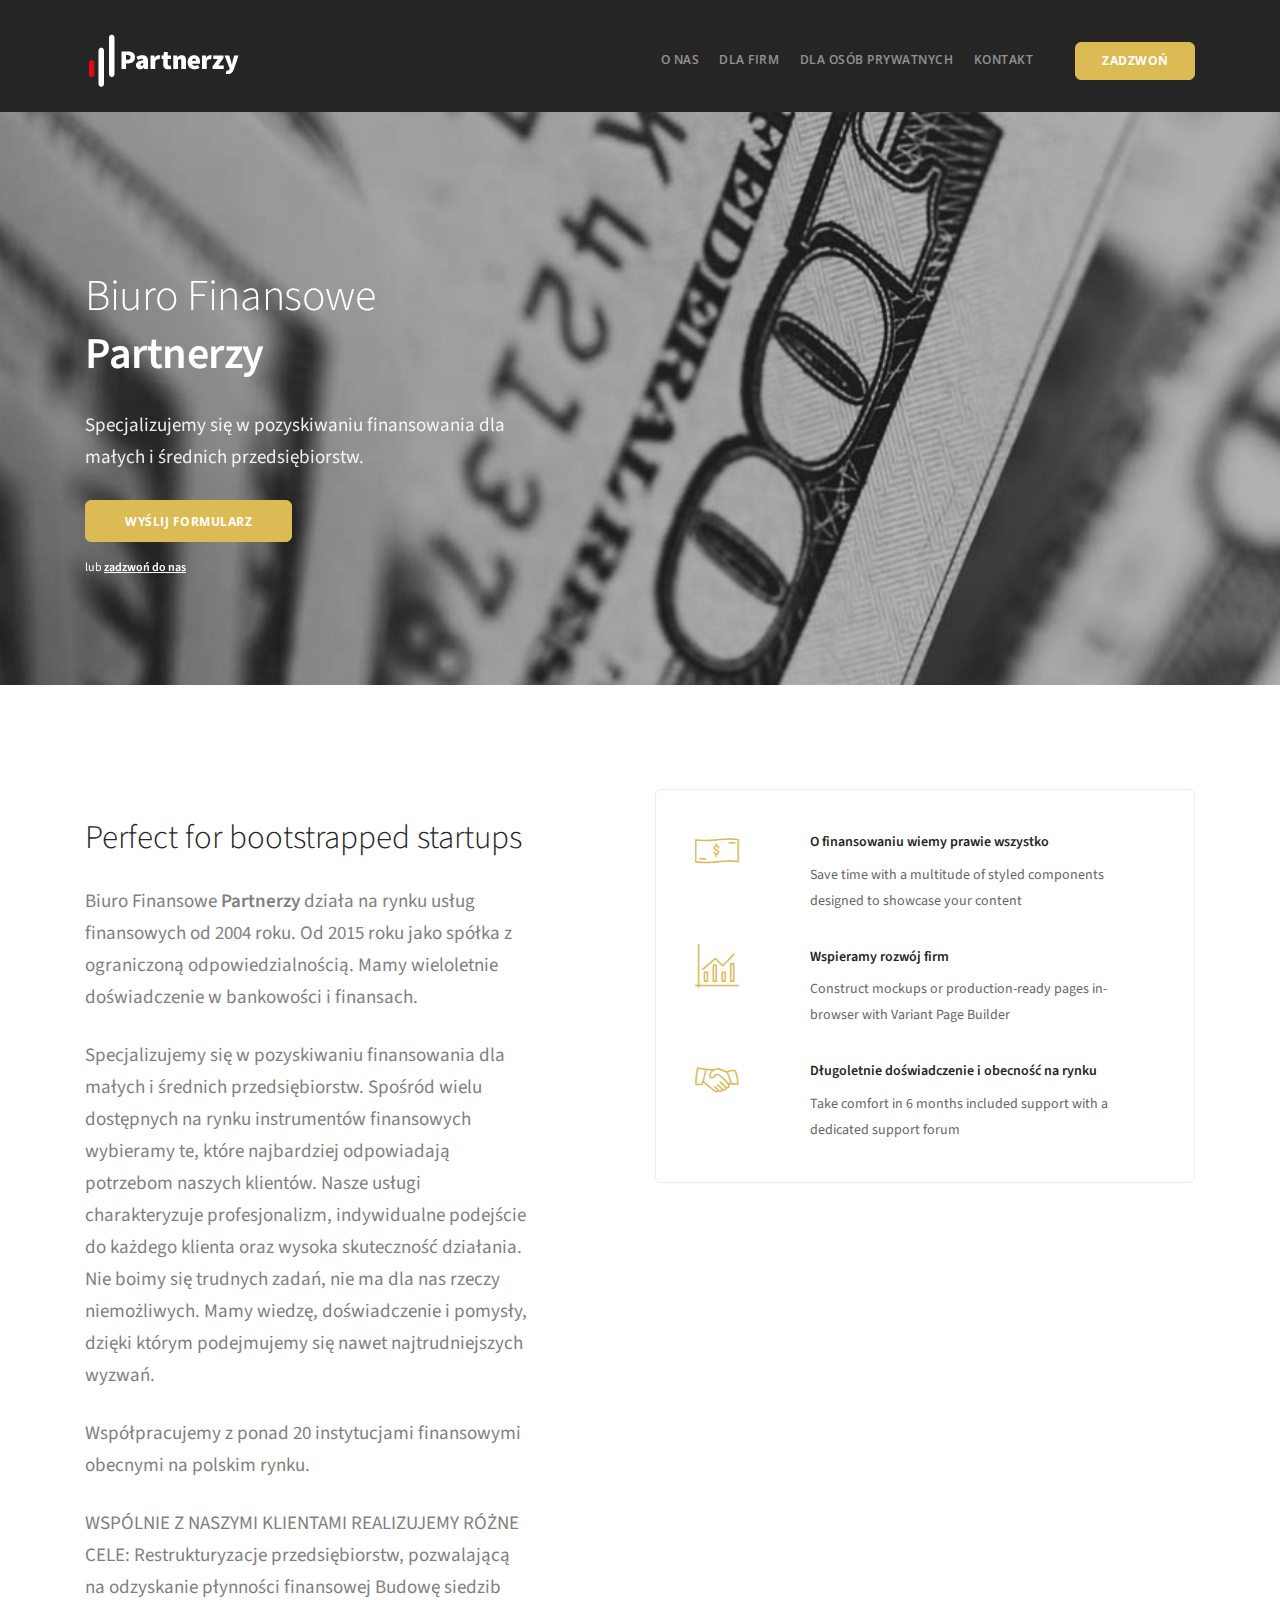
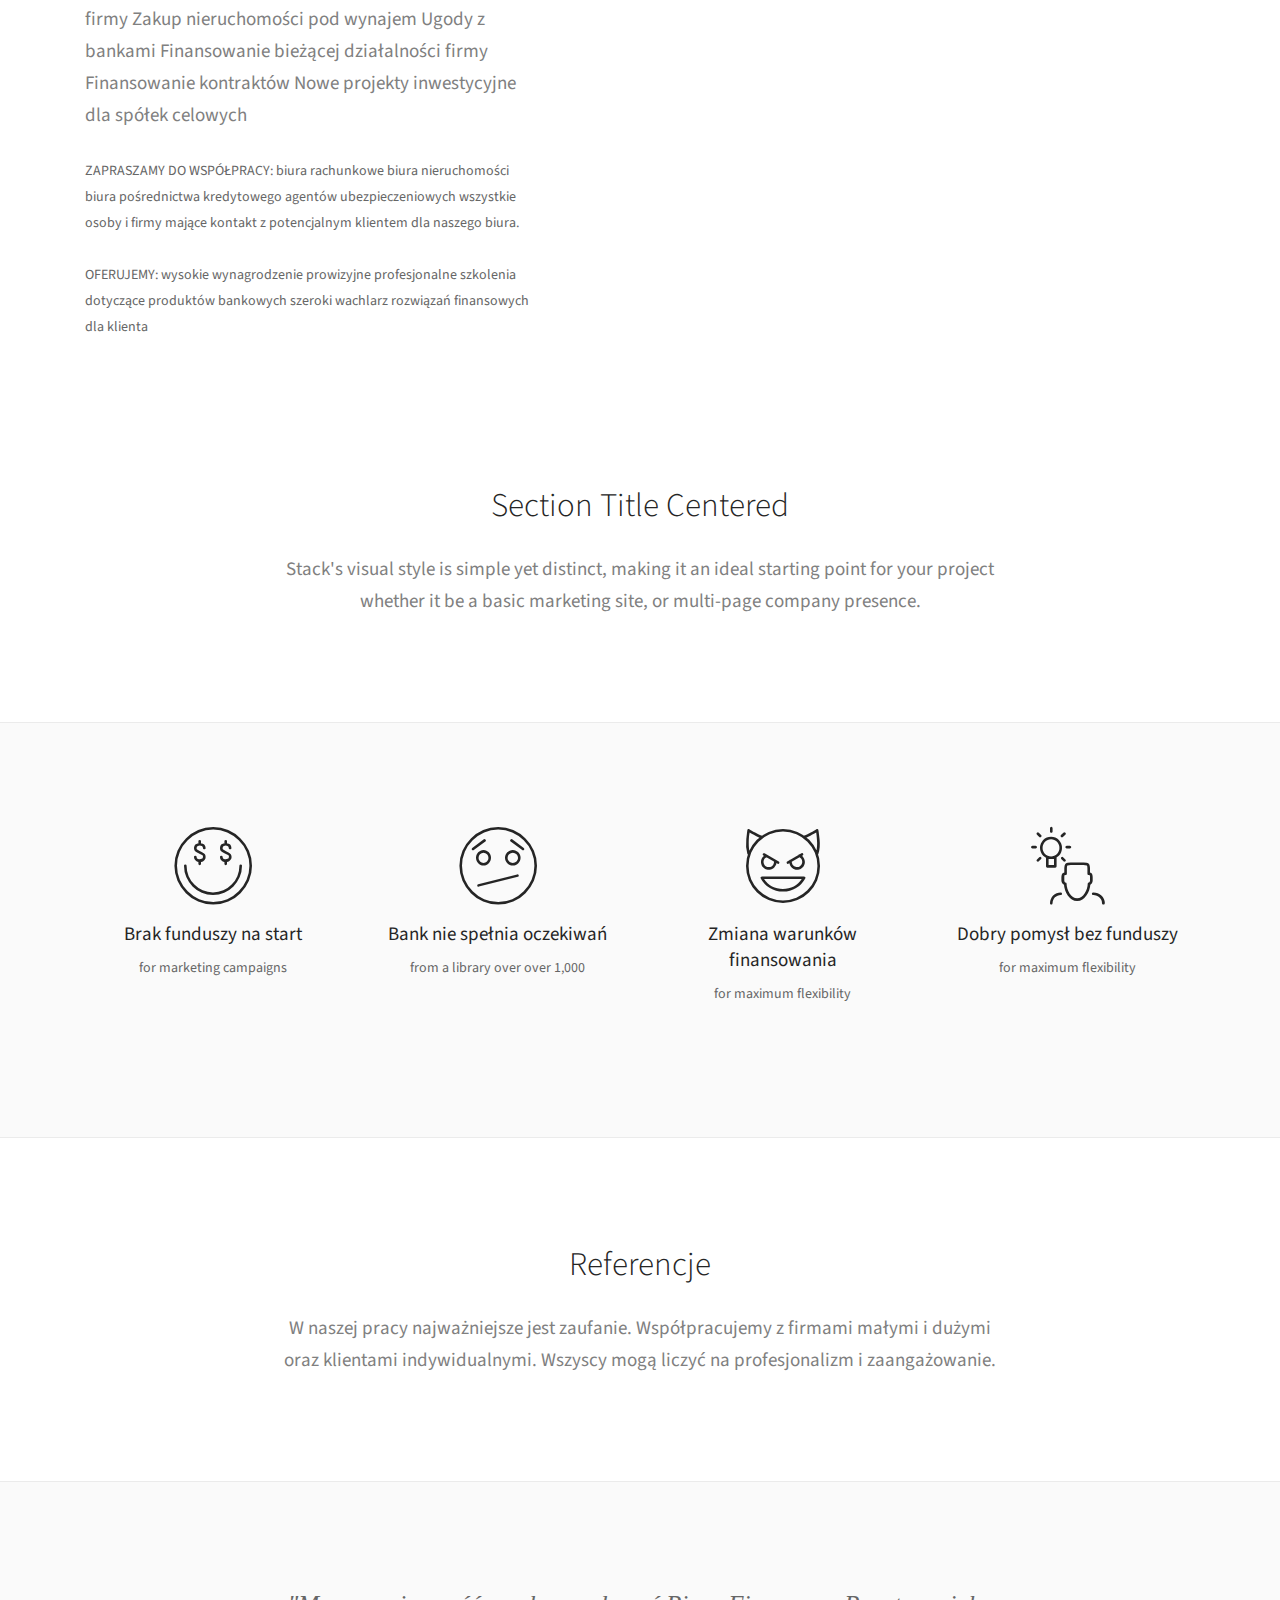
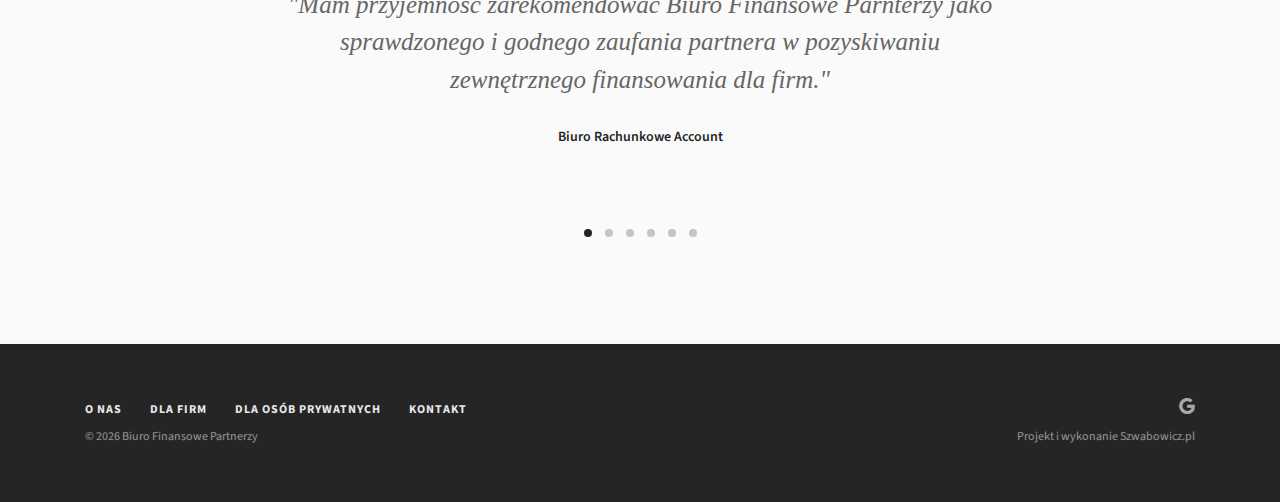
==== index.html @ 6d11ef96 "Update index.html" ====
<!doctype html>
<html lang="pl">

<head>
    <meta charset="utf-8">
    <title>Title</title>
    <meta name="description" content="Desc" />
    <meta name="keywords" content="finansowanie">
    <meta name="viewport" content="width=device-width, initial-scale=1.0">
    <link href="css/stack-interface.css" rel="stylesheet" type="text/css" media="all">
    <link href="css/socicon.css" rel="stylesheet" type="text/css" media="all" />
    <link href="css/iconsmind.css" rel="stylesheet" type="text/css" media="all" />
    <link href="css/bootstrap.css" rel="stylesheet" type="text/css" media="all" />
    <link href="css/lightbox.min.css" rel="stylesheet" type="text/css" media="all" />
    <link href="css/flickity.css" rel="stylesheet" type="text/css" media="all" />
    <link href="css/theme-yeller.css" rel="stylesheet" type="text/css" media="all" />
    <link href="css/custom.css" rel="stylesheet" type="text/css" media="all" />
    <link href="https://fonts.googleapis.com/css?family=Open+Sans:200,300,400,400i,500,600,700" rel="stylesheet">
    <link href="https://fonts.googleapis.com/css?family=Source+Sans+Pro:200,300,400,400i,600,700" rel="stylesheet" type="text/css">
    <link href="css/font-sourcesanspro.css" rel="stylesheet" type="text/css">
</head>

<body data-smooth-scroll-offset="77">
    <div class="nav-container">
        <div class="via-1542814964236" via="via-1542814964236" vio="biuropartnerzy">
            <div class="bar bar--sm visible-xs">
                <div class="container">
                    <div class="row">
                        <div class="col-3 col-md-2">
                            <a href="index.html"> <img class="logo logo-dark" alt="logo" src="img/biuro-partnerzy.png">
                                <img class="logo logo-light" alt="logo" src="img/biuro-partnerzy.png"> </a>
                        </div>
                        <div class="col-9 col-md-10 text-right">
                            <a href="#" class="hamburger-toggle" data-toggle-class="#menu1;hidden-xs hidden-sm"> <i
                                    class="icon icon--sm stack-interface stack-menu"></i> </a>
                        </div>
                    </div>
                </div>
            </div>
            <nav id="menu1" class="bar bar-1 hidden-xs bg--dark">
                <div class="container">
                    <div class="row">
                        <div class="col-lg-1 col-md-2 hidden-xs">
                            <div class="bar__module">
                                <a href="index.html"> <img class="logo logo-dark" alt="logo" src="img/biuro-partnerzy.png">
                                    <img class="logo logo-light" alt="logo" src="img/biuro-partnerzy.png"> </a>
                            </div>
                        </div>
                        <div class="col-lg-11 col-md-12 text-right text-left-xs text-left-sm extra-margin">
                            <div class="bar__module">
                                <ul class="menu-horizontal text-left">
                                    <li> <a href="index.html">O nas</a> </li>
                                    <li> <a href="dla-firm.html">Dla firm</a> </li>
                                    <li> <a href="dla-osob-prywatnych.html">Dla osób prywatnych</a> </li>
                                    <li> <a href="kontakt.html">Kontakt</a> </li>
                                </ul>
                            </div>
                            <div class="bar__module">

                                <a class="btn btn--sm btn--primary type--uppercase" href="tel:+48607351430"> <span
                                        class="btn__text">
                                        Zadzwoń</span> </a>
                            </div>
                        </div>
                    </div>
                </div>
            </nav>
        </div>
    </div>
    <div class="main-container">
        <section class="imagebg parallax" data-overlay="3">
            <div class="background-image-holder"> <img alt="background" src="img/money-background.jpg"> </div>
            <div class="container">
                <div class="row justify-content-between">
                    <div class="col-lg-5 col-md-7">
                        <div class="mt--2">
                            <h1> Biuro Finansowe <b>Partnerzy</b></h1>
                            <p class="lead">Specjalizujemy się w pozyskiwaniu finansowania dla małych i średnich
                                przedsiębiorstw.</p>
                            <a class="btn btn--primary type--uppercase" href="kontakt.html"> <span class="btn__text">Wyślij
                                    formularz</span> </a> <span class="block type--fine-print">lub&nbsp;<a href="kontakt.html">zadzwoń
                                    do nas</a></span>
                        </div>
                    </div>
                </div>
            </div>
        </section>
        <section class="switchable feature-large switchable--switch">
            <div class="container">
                <div class="row justify-content-between">
                    <div class="col-md-6 col-lg-5">
                        <div class="switchable__text">
                            <h2>Perfect for bootstrapped startups</h2>
                            <p class="lead"> Biuro Finansowe <b>Partnerzy</b> działa na rynku usług finansowych od 2004
                                roku. Od 2015 roku jako spółka z ograniczoną odpowiedzialnością. Mamy wieloletnie
                                doświadczenie w bankowości i finansach.</p>
                            <p class="lead">Specjalizujemy się w pozyskiwaniu
                                finansowania dla małych i średnich przedsiębiorstw. Spośród wielu dostępnych na rynku
                                instrumentów finansowych wybieramy te, które najbardziej odpowiadają potrzebom naszych
                                klientów. Nasze usługi charakteryzuje profesjonalizm, indywidualne podejście do każdego
                                klienta oraz wysoka skuteczność działania. Nie boimy się trudnych zadań, nie ma dla nas
                                rzeczy niemożliwych. Mamy wiedzę, doświadczenie i pomysły, dzięki którym podejmujemy
                                się nawet najtrudniejszych wyzwań.</p>
                            <p class="lead">Współpracujemy z ponad 20 instytucjami
                                finansowymi obecnymi na polskim rynku.</p>
                            <p class="lead">
                                WSPÓLNIE Z NASZYMI KLIENTAMI REALIZUJEMY RÓŻNE CELE:
                                Restrukturyzacje przedsiębiorstw, pozwalającą na odzyskanie płynności finansowej
                                Budowę siedzib firmy
                                Zakup nieruchomości pod wynajem
                                Ugody z bankami
                                Finansowanie bieżącej działalności firmy
                                Finansowanie kontraktów
                                Nowe projekty inwestycyjne dla spółek celowych</p>
                            <p>
                                ZAPRASZAMY DO WSPÓŁPRACY:
                                biura rachunkowe
                                biura nieruchomości
                                biura pośrednictwa kredytowego
                                agentów ubezpieczeniowych
                                wszystkie osoby i firmy mające kontakt z potencjalnym klientem dla naszego biura.</p>
                            <p>OFERUJEMY:
                                wysokie wynagrodzenie prowizyjne
                                profesjonalne szkolenia dotyczące produktów bankowych
                                szeroki wachlarz rozwiązań finansowych dla klienta</p>
                        </div>
                    </div>
                    <div class="col-md-6">
                        <div class="boxed boxed--lg boxed--border">
                            <div class="feature feature-2"> <i class="icon color--primary icon-Dollar"></i>
                                <div class="feature__body">
                                    <h5>O finansowaniu wiemy prawie wszystko</h5>
                                    <p> Save time with a multitude of styled components designed to showcase your
                                        content </p>
                                </div>
                            </div>
                            <div class="feature feature-2"> <i class="icon color--primary icon-Bar-Chart"></i>
                                <div class="feature__body">
                                    <h5>Wspieramy rozwój firm</h5>
                                    <p> Construct mockups or production-ready pages in-browser with Variant Page
                                        Builder </p>
                                </div>
                            </div>
                            <div class="feature feature-2"> <i class="icon color--primary icon-Handshake"></i>
                                <div class="feature__body">
                                    <h5>Długoletnie doświadczenie i obecność na rynku</h5>
                                    <p> Take comfort in 6 months included support with a dedicated support forum </p>
                                </div>
                            </div>
                        </div>
                    </div>
                </div>
            </div>
        </section>
        <section class="text-center">
            <div class="container">
                <div class="row">
                    <div class="col-md-10 col-lg-8">
                        <h2>Section Title Centered</h2>
                        <p class="lead"> Stack's visual style is simple yet distinct, making it an ideal starting point
                            for your project whether it be a basic marketing site, or multi-page company presence. </p>
                    </div>
                </div>
            </div>
        </section>
        <section class="text-center bg--secondary">
            <div class="container">
                <div class="row">
                    <div class="col-md-6 col-lg-3">
                        <div class="text-block"> <i class="icon color--dark icon-Money-Smiley icon--lg"></i>
                            <h4>Brak funduszy na start</h4>
                            <p> for marketing campaigns </p>
                        </div>
                    </div>
                    <div class="col-md-6 col-lg-3">
                        <div class="text-block"> <i class="icon color--dark icon-Confused icon--lg"></i>
                            <h4>Bank nie spełnia oczekiwań</h4>
                            <p> from a library over over 1,000 </p>
                        </div>
                    </div>
                    <div class="col-md-6 col-lg-3">
                        <div class="text-block"> <i class="icon color--dark icon-Evil icon--lg"></i>
                            <h4>Zmiana warunków finansowania</h4>
                            <p> for maximum flexibility </p>
                        </div>
                    </div>
                    <div class="col-md-6 col-lg-3">
                        <div class="text-block"> <i class="icon color--dark icon-Idea-3 icon--lg"></i>
                            <h4>Dobry pomysł bez funduszy</h4>
                            <p> for maximum flexibility </p>
                        </div>
                    </div>
                </div>
            </div>
        </section>
        <section class="text-center">
            <div class="container">
                <div class="row">
                    <div class="col-md-10 col-lg-8">
                        <h2>Referencje</h2>
                        <p class="lead">W naszej pracy najważniejsze jest zaufanie. Współpracujemy z firmami małymi i
                            dużymi oraz klientami indywidualnymi. Wszyscy mogą liczyć na profesjonalizm i
                            zaangażowanie.</p>
                    </div>
                </div>
            </div>
        </section>
        <section class="text-center bg--secondary">
            <div class="container">
                <div class="row">
                    <div class="col-lg-8 col-md-10">
                        <div class="slider" data-paging="true">
                            <ul class="slides">
                                <li>
                                    <div class="testimonial">
                                        <blockquote>"Mam przyjemność zarekomendować Biuro Finansowe Parnterzy jako
                                            sprawdzonego i godnego zaufania partnera w pozyskiwaniu zewnętrznego
                                            finansowania dla firm."</blockquote>
                                        <h5>Biuro Rachunkowe Account</h5>
                                    </div>
                                </li>
                                <li>
                                    <div class="testimonial">
                                        <blockquote>"Biuro Finansowe Partnerzy (...) jest firmą solidną i kompetentną,
                                            wywiązującą się z zawartych umów i zawsze służącą pomocą." </blockquote>
                                        <h5>Restauracje i Catering Sp. z o.o.</h5>
                                    </div>
                                </li>
                                <li>
                                    <div class="testimonial">
                                        <blockquote>"Oświadczamy, że Biuro Finansowe Partnerzy (...) pomagało w
                                            pozyskiwaniu finansowania na bieżącą działalność naszej firmy. Ze zleconego
                                            zadania wywiązało się się szybko i fachowo." </blockquote>
                                        <h5>Spillo Textylia</h5>
                                    </div>
                                </li>
                                <li>
                                    <div class="testimonial">
                                        <blockquote>"Biuro Finansowe Partnerzy dało poznać się, jako solidny i
                                            wiarygodny partner, rzetelnie wykonało swoją pracę, co spowodowało, że
                                            efekt finalny został osiągnięty." </blockquote>
                                        <h5>Konstal Sp. z o.o.</h5>
                                    </div>
                                </li>
                                <li>
                                    <div class="testimonial">
                                        <blockquote>"Rekomendujemy firmę Biuro Finansowe Partnerzy jako solidnego
                                            partnera w zakresie pozyskiwania zewnętrznego finansowania.
                                            Nasza dotychczasowa współpraca zaowocowała przyznaniem nam kredytu na
                                            zadowalających warunkach." </blockquote>
                                        <h5>Sprint, Firma Handlowo-Usługowo-Produkcyjna</h5>
                                    </div>
                                </li>
                                <li>
                                    <div class="testimonial">
                                        <blockquote>"Doświadczenie, a także wysoki poziom umiejętności reprezentowany
                                            przez pracowników firmy pozwala polecić nam Biuro Finansowe Partnerzy jako
                                            profesjonalnego doradcę finansowego." </blockquote>
                                        <h5>United Chicken Sp. z o.o.</h5>
                                    </div>
                                </li>
                            </ul>
                        </div>
                    </div>
                </div>
            </div>
        </section>
        <footer class="text-center-xs space--xs bg--dark">
            <div class="container">
                <div class="row">
                    <div class="col-sm-7">
                        <ul class="list-inline">
                            <li> <a href="index.html"><span class="h6 type--uppercase">
                                        <p>O nas</p>
                                    </span></a> </li>
                            <li> <a href="dla-firm.html"><span class="h6 type--uppercase">
                                        <p>Dla firm</p>
                                    </span></a> </li>
                            <li> <a href="dla-osob-prywatnych.html"><span class="h6 type--uppercase">
                                        <p>Dla osób prywatnych</p>
                                    </span></a> </li>
                            <li> <a href="kontakt.html"><span class="h6 type--uppercase">
                                        <p>Kontakt</p>
                                    </span></a> </li>
                        </ul>
                    </div>
                    <div class="col-sm-5 text-right text-center-xs">
                        <ul class="social-list list-inline list--hover">
                            <li><a href="https://www.google.com/maps?ll=52.416098,16.905223&z=14&t=m&hl=pl-PL&gl=PL&mapclient=embed&cid=15684104716636731645"
                                    target="_blank"><i class="socicon socicon-google icon icon--xs"></i></a></li>
                        </ul>
                    </div>
                </div>
                <div class="row">
                    <div class="col-sm-7"> <span class="type--fine-print">© <span class="update-year">2018</span>&nbsp;Biuro
                            Finansowe Partnerzy</span> </div>
                    <div class="col-sm-5 text-right text-center-xs"> <a class="type--fine-print" href="http://www.szwabowicz.pl#">Projekt
                            i
                            wykonanie Szwabowicz.pl</a> </div>
                </div>
            </div>
        </footer>
    </div>
    <script src="js/jquery-3.1.1.min.js"></script>
    <script src="js/flickity.min.js"></script>
    <script src="js/parallax.js"></script>
    <!--<script src="js/isotope.min.js"></script>-->
    <!--<script src="js/lightbox.min.js"></script>-->
    <script src="js/smooth-scroll.min.js"></script>
    <script src="js/scripts.js"></script>

</body>

</html>
---- css/stack-interface.css ----
@font-face {
  font-family: 'stack-interface';
  src: url('../fonts/stack-interface.eot?33839631');
  src: url('../fonts/stack-interface.eot?33839631#iefix') format('embedded-opentype'),
       url('../fonts/stack-interface.woff2?33839631') format('woff2'),
       url('../fonts/stack-interface.woff?33839631') format('woff'),
       url('../fonts/stack-interface.ttf?33839631') format('truetype'),
       url('../fonts/stack-interface.svg?33839631#stack-interface') format('svg');
  font-weight: normal;
  font-style: normal;
}
/* Chrome hack: SVG is rendered more smooth in Windozze. 100% magic, uncomment if you need it. */
/* Note, that will break hinting! In other OS-es font will be not as sharp as it could be */
/*
@media screen and (-webkit-min-device-pixel-ratio:0) {
  @font-face {
    font-family: 'stack-interface';
    src: url('../font/stack-interface.svg?34857618#stack-interface') format('svg');
  }
}
*/
 
 [class^="stack-"]:before, [class*=" stack-"]:before {
  font-family: "stack-interface";
  font-style: normal;
  font-weight: normal;
  speak: none;
 
  display: inline-block;
  text-decoration: inherit;
  width: 1em;
  margin-right: .2em;
  text-align: center;
  /* opacity: .8; */
 
  /* For safety - reset parent styles, that can break glyph codes*/
  font-variant: normal;
  text-transform: none;
 
  /* fix buttons height, for twitter bootstrap */
  line-height: 1em;
 
  /* Animation center compensation - margins should be symmetric */
  /* remove if not needed */
  margin-left: .2em;
 
  /* you can be more comfortable with increased icons size */
  /* font-size: 120%; */
 
  /* Font smoothing. That was taken from TWBS */
  -webkit-font-smoothing: antialiased;
  -moz-osx-font-smoothing: grayscale;
 
  /* Uncomment for 3D effect */
  /* text-shadow: 1px 1px 1px rgba(127, 127, 127, 0.3); */
}
 
.stack-down-open-big:before { content: '\e800'; } /* '' */
.stack-left-open-big:before { content: '\e801'; } /* '' */
.stack-right-open-big:before { content: '\e802'; } /* '' */
.stack-up-open-big:before { content: '\e803'; } /* '' */
.stack-basket:before { content: '\e804'; } /* '' */
.stack-search:before { content: '\e805'; } /* '' */
.stack-down-dir:before { content: '\e806'; } /* '' */
.stack-left-dir:before { content: '\e807'; } /* '' */
.stack-right-dir:before { content: '\e808'; } /* '' */
.stack-up-dir:before { content: '\e809'; } /* '' */
.stack-down-open:before { content: '\e80a'; } /* '' */
.stack-left-open:before { content: '\e80b'; } /* '' */
.stack-right-open:before { content: '\e80c'; } /* '' */
.stack-up-open:before { content: '\e80d'; } /* '' */
.stack-menu:before { content: '\e80e'; } /* '' */
.stack-users:before { content: '\e80f'; } /* '' */
.stack-publish:before { content: '\e810'; } /* '' */
.stack-trash:before { content: '\e811'; } /* '' */
.stack-bell:before { content: '\e812'; } /* '' */
.stack-cog:before { content: '\e813'; } /* '' */
.stack-plus-circled:before { content: '\e814'; } /* '' */
.stack-dot-3:before { content: '\e815'; } /* '' */
---- css/socicon.css ----
@font-face {
  font-family: 'Socicon';
  src:  url('../fonts/socicon.eot?a93r5t');
  src:  url('../fonts/socicon.eot?a93r5t#iefix') format('embedded-opentype'),
    url('../fonts/socicon.ttf?a93r5t') format('truetype'),
    url('../fonts/socicon.woff?a93r5t') format('woff'),
    url('../fonts/socicon.svg?a93r5t#Socicon') format('svg');
  font-weight: normal;
  font-style: normal;
}

[class^="socicon-"], [class*=" socicon-"] {
  /* use !important to prevent issues with browser extensions that change fonts */
  font-family: 'Socicon' !important;
  speak: none;
  font-style: normal;
  font-weight: normal;
  font-variant: normal;
  text-transform: none;
  line-height: 1;

  /* Better Font Rendering =========== */
  -webkit-font-smoothing: antialiased;
  -moz-osx-font-smoothing: grayscale;
}

.socicon-gamewisp:before {
  content: "\e905";
}
.socicon-bloglovin:before {
  content: "\e904";
}
.socicon-tunein:before {
  content: "\e903";
}
.socicon-gamejolt:before {
  content: "\e901";
}
.socicon-trello:before {
  content: "\e902";
}
.socicon-spreadshirt:before {
  content: "\e900";
}
.socicon-500px:before {
  content: "\e000";
}
.socicon-8tracks:before {
  content: "\e001";
}
.socicon-airbnb:before {
  content: "\e002";
}
.socicon-alliance:before {
  content: "\e003";
}
.socicon-amazon:before {
  content: "\e004";
}
.socicon-amplement:before {
  content: "\e005";
}
.socicon-android:before {
  content: "\e006";
}
.socicon-angellist:before {
  content: "\e007";
}
.socicon-apple:before {
  content: "\e008";
}
.socicon-appnet:before {
  content: "\e009";
}
.socicon-baidu:before {
  content: "\e00a";
}
.socicon-bandcamp:before {
  content: "\e00b";
}
.socicon-battlenet:before {
  content: "\e00c";
}
.socicon-beam:before {
  content: "\e00d";
}
.socicon-bebee:before {
  content: "\e00e";
}
.socicon-bebo:before {
  content: "\e00f";
}
.socicon-behance:before {
  content: "\e010";
}
.socicon-blizzard:before {
  content: "\e011";
}
.socicon-blogger:before {
  content: "\e012";
}
.socicon-buffer:before {
  content: "\e013";
}
.socicon-chrome:before {
  content: "\e014";
}
.socicon-coderwall:before {
  content: "\e015";
}
.socicon-curse:before {
  content: "\e016";
}
.socicon-dailymotion:before {
  content: "\e017";
}
.socicon-deezer:before {
  content: "\e018";
}
.socicon-delicious:before {
  content: "\e019";
}
.socicon-deviantart:before {
  content: "\e01a";
}
.socicon-diablo:before {
  content: "\e01b";
}
.socicon-digg:before {
  content: "\e01c";
}
.socicon-discord:before {
  content: "\e01d";
}
.socicon-disqus:before {
  content: "\e01e";
}
.socicon-douban:before {
  content: "\e01f";
}
.socicon-draugiem:before {
  content: "\e020";
}
.socicon-dribbble:before {
  content: "\e021";
}
.socicon-drupal:before {
  content: "\e022";
}
.socicon-ebay:before {
  content: "\e023";
}
.socicon-ello:before {
  content: "\e024";
}
.socicon-endomodo:before {
  content: "\e025";
}
.socicon-envato:before {
  content: "\e026";
}
.socicon-etsy:before {
  content: "\e027";
}
.socicon-facebook:before {
  content: "\e028";
}
.socicon-feedburner:before {
  content: "\e029";
}
.socicon-filmweb:before {
  content: "\e02a";
}
.socicon-firefox:before {
  content: "\e02b";
}
.socicon-flattr:before {
  content: "\e02c";
}
.socicon-flickr:before {
  content: "\e02d";
}
.socicon-formulr:before {
  content: "\e02e";
}
.socicon-forrst:before {
  content: "\e02f";
}
.socicon-foursquare:before {
  content: "\e030";
}
.socicon-friendfeed:before {
  content: "\e031";
}
.socicon-github:before {
  content: "\e032";
}
.socicon-goodreads:before {
  content: "\e033";
}
.socicon-google:before {
  content: "\e034";
}
.socicon-googlescholar:before {
  content: "\e035";
}
.socicon-googlegroups:before {
  content: "\e036";
}
.socicon-googlephotos:before {
  content: "\e037";
}
.socicon-googleplus:before {
  content: "\e038";
}
.socicon-grooveshark:before {
  content: "\e039";
}
.socicon-hackerrank:before {
  content: "\e03a";
}
.socicon-hearthstone:before {
  content: "\e03b";
}
.socicon-hellocoton:before {
  content: "\e03c";
}
.socicon-heroes:before {
  content: "\e03d";
}
.socicon-hitbox:before {
  content: "\e03e";
}
.socicon-horde:before {
  content: "\e03f";
}
.socicon-houzz:before {
  content: "\e040";
}
.socicon-icq:before {
  content: "\e041";
}
.socicon-identica:before {
  content: "\e042";
}
.socicon-imdb:before {
  content: "\e043";
}
.socicon-instagram:before {
  content: "\e044";
}
.socicon-issuu:before {
  content: "\e045";
}
.socicon-istock:before {
  content: "\e046";
}
.socicon-itunes:before {
  content: "\e047";
}
.socicon-keybase:before {
  content: "\e048";
}
.socicon-lanyrd:before {
  content: "\e049";
}
.socicon-lastfm:before {
  content: "\e04a";
}
.socicon-line:before {
  content: "\e04b";
}
.socicon-linkedin:before {
  content: "\e04c";
}
.socicon-livejournal:before {
  content: "\e04d";
}
.socicon-lyft:before {
  content: "\e04e";
}
.socicon-macos:before {
  content: "\e04f";
}
.socicon-mail:before {
  content: "\e050";
}
.socicon-medium:before {
  content: "\e051";
}
.socicon-meetup:before {
  content: "\e052";
}
.socicon-mixcloud:before {
  content: "\e053";
}
.socicon-modelmayhem:before {
  content: "\e054";
}
.socicon-mumble:before {
  content: "\e055";
}
.socicon-myspace:before {
  content: "\e056";
}
.socicon-newsvine:before {
  content: "\e057";
}
.socicon-nintendo:before {
  content: "\e058";
}
.socicon-npm:before {
  content: "\e059";
}
.socicon-odnoklassniki:before {
  content: "\e05a";
}
.socicon-openid:before {
  content: "\e05b";
}
.socicon-opera:before {
  content: "\e05c";
}
.socicon-outlook:before {
  content: "\e05d";
}
.socicon-overwatch:before {
  content: "\e05e";
}
.socicon-patreon:before {
  content: "\e05f";
}
.socicon-paypal:before {
  content: "\e060";
}
.socicon-periscope:before {
  content: "\e061";
}
.socicon-persona:before {
  content: "\e062";
}
.socicon-pinterest:before {
  content: "\e063";
}
.socicon-play:before {
  content: "\e064";
}
.socicon-player:before {
  content: "\e065";
}
.socicon-playstation:before {
  content: "\e066";
}
.socicon-pocket:before {
  content: "\e067";
}
.socicon-qq:before {
  content: "\e068";
}
.socicon-quora:before {
  content: "\e069";
}
.socicon-raidcall:before {
  content: "\e06a";
}
.socicon-ravelry:before {
  content: "\e06b";
}
.socicon-reddit:before {
  content: "\e06c";
}
.socicon-renren:before {
  content: "\e06d";
}
.socicon-researchgate:before {
  content: "\e06e";
}
.socicon-residentadvisor:before {
  content: "\e06f";
}
.socicon-reverbnation:before {
  content: "\e070";
}
.socicon-rss:before {
  content: "\e071";
}
.socicon-sharethis:before {
  content: "\e072";
}
.socicon-skype:before {
  content: "\e073";
}
.socicon-slideshare:before {
  content: "\e074";
}
.socicon-smugmug:before {
  content: "\e075";
}
.socicon-snapchat:before {
  content: "\e076";
}
.socicon-songkick:before {
  content: "\e077";
}
.socicon-soundcloud:before {
  content: "\e078";
}
.socicon-spotify:before {
  content: "\e079";
}
.socicon-stackexchange:before {
  content: "\e07a";
}
.socicon-stackoverflow:before {
  content: "\e07b";
}
.socicon-starcraft:before {
  content: "\e07c";
}
.socicon-stayfriends:before {
  content: "\e07d";
}
.socicon-steam:before {
  content: "\e07e";
}
.socicon-storehouse:before {
  content: "\e07f";
}
.socicon-strava:before {
  content: "\e080";
}
.socicon-streamjar:before {
  content: "\e081";
}
.socicon-stumbleupon:before {
  content: "\e082";
}
.socicon-swarm:before {
  content: "\e083";
}
.socicon-teamspeak:before {
  content: "\e084";
}
.socicon-teamviewer:before {
  content: "\e085";
}
.socicon-technorati:before {
  content: "\e086";
}
.socicon-telegram:before {
  content: "\e087";
}
.socicon-tripadvisor:before {
  content: "\e088";
}
.socicon-tripit:before {
  content: "\e089";
}
.socicon-triplej:before {
  content: "\e08a";
}
.socicon-tumblr:before {
  content: "\e08b";
}
.socicon-twitch:before {
  content: "\e08c";
}
.socicon-twitter:before {
  content: "\e08d";
}
.socicon-uber:before {
  content: "\e08e";
}
.socicon-ventrilo:before {
  content: "\e08f";
}
.socicon-viadeo:before {
  content: "\e090";
}
.socicon-viber:before {
  content: "\e091";
}
.socicon-viewbug:before {
  content: "\e092";
}
.socicon-vimeo:before {
  content: "\e093";
}
.socicon-vine:before {
  content: "\e094";
}
.socicon-vkontakte:before {
  content: "\e095";
}
.socicon-warcraft:before {
  content: "\e096";
}
.socicon-wechat:before {
  content: "\e097";
}
.socicon-weibo:before {
  content: "\e098";
}
.socicon-whatsapp:before {
  content: "\e099";
}
.socicon-wikipedia:before {
  content: "\e09a";
}
.socicon-windows:before {
  content: "\e09b";
}
.socicon-wordpress:before {
  content: "\e09c";
}
.socicon-wykop:before {
  content: "\e09d";
}
.socicon-xbox:before {
  content: "\e09e";
}
.socicon-xing:before {
  content: "\e09f";
}
.socicon-yahoo:before {
  content: "\e0a0";
}
.socicon-yammer:before {
  content: "\e0a1";
}
.socicon-yandex:before {
  content: "\e0a2";
}
.socicon-yelp:before {
  content: "\e0a3";
}
.socicon-younow:before {
  content: "\e0a4";
}
.socicon-youtube:before {
  content: "\e0a5";
}
.socicon-zapier:before {
  content: "\e0a6";
}
.socicon-zerply:before {
  content: "\e0a7";
}
.socicon-zomato:before {
  content: "\e0a8";
}
.socicon-zynga:before {
  content: "\e0a9";
}
---- css/iconsmind.css ----
@font-face {
	font-family: 'iconsmind';
	src:url('../fonts/iconsmind.eot?#iefix-rdmvgc') format('embedded-opentype');
	src:url('../fonts/iconsmind.woff') format('woff'),
		url('../fonts/iconsmind.ttf') format('truetype');
	font-weight: normal;
	font-style: normal;
}

[class^="icon-"], [class*=" icon-"] {
	font-family: 'iconsmind';
	speak: none;
	font-style: normal;
	font-weight: normal;
	font-variant: normal;
	text-transform: none;
	line-height: 1;
	/* Better Font Rendering =========== */
	-webkit-font-smoothing: antialiased;
	-moz-osx-font-smoothing: grayscale;
}

.icon-A-Z:before {
	content: "\e600";
}
.icon-Aa:before {
	content: "\e601";
}
.icon-Add-Bag:before {
	content: "\e602";
}
.icon-Add-Basket:before {
	content: "\e603";
}
.icon-Add-Cart:before {
	content: "\e604";
}
.icon-Add-File:before {
	content: "\e605";
}
.icon-Add-SpaceAfterParagraph:before {
	content: "\e606";
}
.icon-Add-SpaceBeforeParagraph:before {
	content: "\e607";
}
.icon-Add-User:before {
	content: "\e608";
}
.icon-Add-UserStar:before {
	content: "\e609";
}
.icon-Add-Window:before {
	content: "\e60a";
}
.icon-Add:before {
	content: "\e60b";
}
.icon-Address-Book:before {
	content: "\e60c";
}
.icon-Address-Book2:before {
	content: "\e60d";
}
.icon-Administrator:before {
	content: "\e60e";
}
.icon-Aerobics-2:before {
	content: "\e60f";
}
.icon-Aerobics-3:before {
	content: "\e610";
}
.icon-Aerobics:before {
	content: "\e611";
}
.icon-Affiliate:before {
	content: "\e612";
}
.icon-Aim:before {
	content: "\e613";
}
.icon-Air-Balloon:before {
	content: "\e614";
}
.icon-Airbrush:before {
	content: "\e615";
}
.icon-Airship:before {
	content: "\e616";
}
.icon-Alarm-Clock:before {
	content: "\e617";
}
.icon-Alarm-Clock2:before {
	content: "\e618";
}
.icon-Alarm:before {
	content: "\e619";
}
.icon-Alien-2:before {
	content: "\e61a";
}
.icon-Alien:before {
	content: "\e61b";
}
.icon-Aligator:before {
	content: "\e61c";
}
.icon-Align-Center:before {
	content: "\e61d";
}
.icon-Align-JustifyAll:before {
	content: "\e61e";
}
.icon-Align-JustifyCenter:before {
	content: "\e61f";
}
.icon-Align-JustifyLeft:before {
	content: "\e620";
}
.icon-Align-JustifyRight:before {
	content: "\e621";
}
.icon-Align-Left:before {
	content: "\e622";
}
.icon-Align-Right:before {
	content: "\e623";
}
.icon-Alpha:before {
	content: "\e624";
}
.icon-Ambulance:before {
	content: "\e625";
}
.icon-AMX:before {
	content: "\e626";
}
.icon-Anchor-2:before {
	content: "\e627";
}
.icon-Anchor:before {
	content: "\e628";
}
.icon-Android-Store:before {
	content: "\e629";
}
.icon-Android:before {
	content: "\e62a";
}
.icon-Angel-Smiley:before {
	content: "\e62b";
}
.icon-Angel:before {
	content: "\e62c";
}
.icon-Angry:before {
	content: "\e62d";
}
.icon-Apple-Bite:before {
	content: "\e62e";
}
.icon-Apple-Store:before {
	content: "\e62f";
}
.icon-Apple:before {
	content: "\e630";
}
.icon-Approved-Window:before {
	content: "\e631";
}
.icon-Aquarius-2:before {
	content: "\e632";
}
.icon-Aquarius:before {
	content: "\e633";
}
.icon-Archery-2:before {
	content: "\e634";
}
.icon-Archery:before {
	content: "\e635";
}
.icon-Argentina:before {
	content: "\e636";
}
.icon-Aries-2:before {
	content: "\e637";
}
.icon-Aries:before {
	content: "\e638";
}
.icon-Army-Key:before {
	content: "\e639";
}
.icon-Arrow-Around:before {
	content: "\e63a";
}
.icon-Arrow-Back3:before {
	content: "\e63b";
}
.icon-Arrow-Back:before {
	content: "\e63c";
}
.icon-Arrow-Back2:before {
	content: "\e63d";
}
.icon-Arrow-Barrier:before {
	content: "\e63e";
}
.icon-Arrow-Circle:before {
	content: "\e63f";
}
.icon-Arrow-Cross:before {
	content: "\e640";
}
.icon-Arrow-Down:before {
	content: "\e641";
}
.icon-Arrow-Down2:before {
	content: "\e642";
}
.icon-Arrow-Down3:before {
	content: "\e643";
}
.icon-Arrow-DowninCircle:before {
	content: "\e644";
}
.icon-Arrow-Fork:before {
	content: "\e645";
}
.icon-Arrow-Forward:before {
	content: "\e646";
}
.icon-Arrow-Forward2:before {
	content: "\e647";
}
.icon-Arrow-From:before {
	content: "\e648";
}
.icon-Arrow-Inside:before {
	content: "\e649";
}
.icon-Arrow-Inside45:before {
	content: "\e64a";
}
.icon-Arrow-InsideGap:before {
	content: "\e64b";
}
.icon-Arrow-InsideGap45:before {
	content: "\e64c";
}
.icon-Arrow-Into:before {
	content: "\e64d";
}
.icon-Arrow-Join:before {
	content: "\e64e";
}
.icon-Arrow-Junction:before {
	content: "\e64f";
}
.icon-Arrow-Left:before {
	content: "\e650";
}
.icon-Arrow-Left2:before {
	content: "\e651";
}
.icon-Arrow-LeftinCircle:before {
	content: "\e652";
}
.icon-Arrow-Loop:before {
	content: "\e653";
}
.icon-Arrow-Merge:before {
	content: "\e654";
}
.icon-Arrow-Mix:before {
	content: "\e655";
}
.icon-Arrow-Next:before {
	content: "\e656";
}
.icon-Arrow-OutLeft:before {
	content: "\e657";
}
.icon-Arrow-OutRight:before {
	content: "\e658";
}
.icon-Arrow-Outside:before {
	content: "\e659";
}
.icon-Arrow-Outside45:before {
	content: "\e65a";
}
.icon-Arrow-OutsideGap:before {
	content: "\e65b";
}
.icon-Arrow-OutsideGap45:before {
	content: "\e65c";
}
.icon-Arrow-Over:before {
	content: "\e65d";
}
.icon-Arrow-Refresh:before {
	content: "\e65e";
}
.icon-Arrow-Refresh2:before {
	content: "\e65f";
}
.icon-Arrow-Right:before {
	content: "\e660";
}
.icon-Arrow-Right2:before {
	content: "\e661";
}
.icon-Arrow-RightinCircle:before {
	content: "\e662";
}
.icon-Arrow-Shuffle:before {
	content: "\e663";
}
.icon-Arrow-Squiggly:before {
	content: "\e664";
}
.icon-Arrow-Through:before {
	content: "\e665";
}
.icon-Arrow-To:before {
	content: "\e666";
}
.icon-Arrow-TurnLeft:before {
	content: "\e667";
}
.icon-Arrow-TurnRight:before {
	content: "\e668";
}
.icon-Arrow-Up:before {
	content: "\e669";
}
.icon-Arrow-Up2:before {
	content: "\e66a";
}
.icon-Arrow-Up3:before {
	content: "\e66b";
}
.icon-Arrow-UpinCircle:before {
	content: "\e66c";
}
.icon-Arrow-XLeft:before {
	content: "\e66d";
}
.icon-Arrow-XRight:before {
	content: "\e66e";
}
.icon-Ask:before {
	content: "\e66f";
}
.icon-Assistant:before {
	content: "\e670";
}
.icon-Astronaut:before {
	content: "\e671";
}
.icon-At-Sign:before {
	content: "\e672";
}
.icon-ATM:before {
	content: "\e673";
}
.icon-Atom:before {
	content: "\e674";
}
.icon-Audio:before {
	content: "\e675";
}
.icon-Auto-Flash:before {
	content: "\e676";
}
.icon-Autumn:before {
	content: "\e677";
}
.icon-Baby-Clothes:before {
	content: "\e678";
}
.icon-Baby-Clothes2:before {
	content: "\e679";
}
.icon-Baby-Cry:before {
	content: "\e67a";
}
.icon-Baby:before {
	content: "\e67b";
}
.icon-Back2:before {
	content: "\e67c";
}
.icon-Back-Media:before {
	content: "\e67d";
}
.icon-Back-Music:before {
	content: "\e67e";
}
.icon-Back:before {
	content: "\e67f";
}
.icon-Background:before {
	content: "\e680";
}
.icon-Bacteria:before {
	content: "\e681";
}
.icon-Bag-Coins:before {
	content: "\e682";
}
.icon-Bag-Items:before {
	content: "\e683";
}
.icon-Bag-Quantity:before {
	content: "\e684";
}
.icon-Bag:before {
	content: "\e685";
}
.icon-Bakelite:before {
	content: "\e686";
}
.icon-Ballet-Shoes:before {
	content: "\e687";
}
.icon-Balloon:before {
	content: "\e688";
}
.icon-Banana:before {
	content: "\e689";
}
.icon-Band-Aid:before {
	content: "\e68a";
}
.icon-Bank:before {
	content: "\e68b";
}
.icon-Bar-Chart:before {
	content: "\e68c";
}
.icon-Bar-Chart2:before {
	content: "\e68d";
}
.icon-Bar-Chart3:before {
	content: "\e68e";
}
.icon-Bar-Chart4:before {
	content: "\e68f";
}
.icon-Bar-Chart5:before {
	content: "\e690";
}
.icon-Bar-Code:before {
	content: "\e691";
}
.icon-Barricade-2:before {
	content: "\e692";
}
.icon-Barricade:before {
	content: "\e693";
}
.icon-Baseball:before {
	content: "\e694";
}
.icon-Basket-Ball:before {
	content: "\e695";
}
.icon-Basket-Coins:before {
	content: "\e696";
}
.icon-Basket-Items:before {
	content: "\e697";
}
.icon-Basket-Quantity:before {
	content: "\e698";
}
.icon-Bat-2:before {
	content: "\e699";
}
.icon-Bat:before {
	content: "\e69a";
}
.icon-Bathrobe:before {
	content: "\e69b";
}
.icon-Batman-Mask:before {
	content: "\e69c";
}
.icon-Battery-0:before {
	content: "\e69d";
}
.icon-Battery-25:before {
	content: "\e69e";
}
.icon-Battery-50:before {
	content: "\e69f";
}
.icon-Battery-75:before {
	content: "\e6a0";
}
.icon-Battery-100:before {
	content: "\e6a1";
}
.icon-Battery-Charge:before {
	content: "\e6a2";
}
.icon-Bear:before {
	content: "\e6a3";
}
.icon-Beard-2:before {
	content: "\e6a4";
}
.icon-Beard-3:before {
	content: "\e6a5";
}
.icon-Beard:before {
	content: "\e6a6";
}
.icon-Bebo:before {
	content: "\e6a7";
}
.icon-Bee:before {
	content: "\e6a8";
}
.icon-Beer-Glass:before {
	content: "\e6a9";
}
.icon-Beer:before {
	content: "\e6aa";
}
.icon-Bell-2:before {
	content: "\e6ab";
}
.icon-Bell:before {
	content: "\e6ac";
}
.icon-Belt-2:before {
	content: "\e6ad";
}
.icon-Belt-3:before {
	content: "\e6ae";
}
.icon-Belt:before {
	content: "\e6af";
}
.icon-Berlin-Tower:before {
	content: "\e6b0";
}
.icon-Beta:before {
	content: "\e6b1";
}
.icon-Betvibes:before {
	content: "\e6b2";
}
.icon-Bicycle-2:before {
	content: "\e6b3";
}
.icon-Bicycle-3:before {
	content: "\e6b4";
}
.icon-Bicycle:before {
	content: "\e6b5";
}
.icon-Big-Bang:before {
	content: "\e6b6";
}
.icon-Big-Data:before {
	content: "\e6b7";
}
.icon-Bike-Helmet:before {
	content: "\e6b8";
}
.icon-Bikini:before {
	content: "\e6b9";
}
.icon-Bilk-Bottle2:before {
	content: "\e6ba";
}
.icon-Billing:before {
	content: "\e6bb";
}
.icon-Bing:before {
	content: "\e6bc";
}
.icon-Binocular:before {
	content: "\e6bd";
}
.icon-Bio-Hazard:before {
	content: "\e6be";
}
.icon-Biotech:before {
	content: "\e6bf";
}
.icon-Bird-DeliveringLetter:before {
	content: "\e6c0";
}
.icon-Bird:before {
	content: "\e6c1";
}
.icon-Birthday-Cake:before {
	content: "\e6c2";
}
.icon-Bisexual:before {
	content: "\e6c3";
}
.icon-Bishop:before {
	content: "\e6c4";
}
.icon-Bitcoin:before {
	content: "\e6c5";
}
.icon-Black-Cat:before {
	content: "\e6c6";
}
.icon-Blackboard:before {
	content: "\e6c7";
}
.icon-Blinklist:before {
	content: "\e6c8";
}
.icon-Block-Cloud:before {
	content: "\e6c9";
}
.icon-Block-Window:before {
	content: "\e6ca";
}
.icon-Blogger:before {
	content: "\e6cb";
}
.icon-Blood:before {
	content: "\e6cc";
}
.icon-Blouse:before {
	content: "\e6cd";
}
.icon-Blueprint:before {
	content: "\e6ce";
}
.icon-Board:before {
	content: "\e6cf";
}
.icon-Bodybuilding:before {
	content: "\e6d0";
}
.icon-Bold-Text:before {
	content: "\e6d1";
}
.icon-Bone:before {
	content: "\e6d2";
}
.icon-Bones:before {
	content: "\e6d3";
}
.icon-Book:before {
	content: "\e6d4";
}
.icon-Bookmark:before {
	content: "\e6d5";
}
.icon-Books-2:before {
	content: "\e6d6";
}
.icon-Books:before {
	content: "\e6d7";
}
.icon-Boom:before {
	content: "\e6d8";
}
.icon-Boot-2:before {
	content: "\e6d9";
}
.icon-Boot:before {
	content: "\e6da";
}
.icon-Bottom-ToTop:before {
	content: "\e6db";
}
.icon-Bow-2:before {
	content: "\e6dc";
}
.icon-Bow-3:before {
	content: "\e6dd";
}
.icon-Bow-4:before {
	content: "\e6de";
}
.icon-Bow-5:before {
	content: "\e6df";
}
.icon-Bow-6:before {
	content: "\e6e0";
}
.icon-Bow:before {
	content: "\e6e1";
}
.icon-Bowling-2:before {
	content: "\e6e2";
}
.icon-Bowling:before {
	content: "\e6e3";
}
.icon-Box2:before {
	content: "\e6e4";
}
.icon-Box-Close:before {
	content: "\e6e5";
}
.icon-Box-Full:before {
	content: "\e6e6";
}
.icon-Box-Open:before {
	content: "\e6e7";
}
.icon-Box-withFolders:before {
	content: "\e6e8";
}
.icon-Box:before {
	content: "\e6e9";
}
.icon-Boy:before {
	content: "\e6ea";
}
.icon-Bra:before {
	content: "\e6eb";
}
.icon-Brain-2:before {
	content: "\e6ec";
}
.icon-Brain-3:before {
	content: "\e6ed";
}
.icon-Brain:before {
	content: "\e6ee";
}
.icon-Brazil:before {
	content: "\e6ef";
}
.icon-Bread-2:before {
	content: "\e6f0";
}
.icon-Bread:before {
	content: "\e6f1";
}
.icon-Bridge:before {
	content: "\e6f2";
}
.icon-Brightkite:before {
	content: "\e6f3";
}
.icon-Broke-Link2:before {
	content: "\e6f4";
}
.icon-Broken-Link:before {
	content: "\e6f5";
}
.icon-Broom:before {
	content: "\e6f6";
}
.icon-Brush:before {
	content: "\e6f7";
}
.icon-Bucket:before {
	content: "\e6f8";
}
.icon-Bug:before {
	content: "\e6f9";
}
.icon-Building:before {
	content: "\e6fa";
}
.icon-Bulleted-List:before {
	content: "\e6fb";
}
.icon-Bus-2:before {
	content: "\e6fc";
}
.icon-Bus:before {
	content: "\e6fd";
}
.icon-Business-Man:before {
	content: "\e6fe";
}
.icon-Business-ManWoman:before {
	content: "\e6ff";
}
.icon-Business-Mens:before {
	content: "\e700";
}
.icon-Business-Woman:before {
	content: "\e701";
}
.icon-Butterfly:before {
	content: "\e702";
}
.icon-Button:before {
	content: "\e703";
}
.icon-Cable-Car:before {
	content: "\e704";
}
.icon-Cake:before {
	content: "\e705";
}
.icon-Calculator-2:before {
	content: "\e706";
}
.icon-Calculator-3:before {
	content: "\e707";
}
.icon-Calculator:before {
	content: "\e708";
}
.icon-Calendar-2:before {
	content: "\e709";
}
.icon-Calendar-3:before {
	content: "\e70a";
}
.icon-Calendar-4:before {
	content: "\e70b";
}
.icon-Calendar-Clock:before {
	content: "\e70c";
}
.icon-Calendar:before {
	content: "\e70d";
}
.icon-Camel:before {
	content: "\e70e";
}
.icon-Camera-2:before {
	content: "\e70f";
}
.icon-Camera-3:before {
	content: "\e710";
}
.icon-Camera-4:before {
	content: "\e711";
}
.icon-Camera-5:before {
	content: "\e712";
}
.icon-Camera-Back:before {
	content: "\e713";
}
.icon-Camera:before {
	content: "\e714";
}
.icon-Can-2:before {
	content: "\e715";
}
.icon-Can:before {
	content: "\e716";
}
.icon-Canada:before {
	content: "\e717";
}
.icon-Cancer-2:before {
	content: "\e718";
}
.icon-Cancer-3:before {
	content: "\e719";
}
.icon-Cancer:before {
	content: "\e71a";
}
.icon-Candle:before {
	content: "\e71b";
}
.icon-Candy-Cane:before {
	content: "\e71c";
}
.icon-Candy:before {
	content: "\e71d";
}
.icon-Cannon:before {
	content: "\e71e";
}
.icon-Cap-2:before {
	content: "\e71f";
}
.icon-Cap-3:before {
	content: "\e720";
}
.icon-Cap-Smiley:before {
	content: "\e721";
}
.icon-Cap:before {
	content: "\e722";
}
.icon-Capricorn-2:before {
	content: "\e723";
}
.icon-Capricorn:before {
	content: "\e724";
}
.icon-Car-2:before {
	content: "\e725";
}
.icon-Car-3:before {
	content: "\e726";
}
.icon-Car-Coins:before {
	content: "\e727";
}
.icon-Car-Items:before {
	content: "\e728";
}
.icon-Car-Wheel:before {
	content: "\e729";
}
.icon-Car:before {
	content: "\e72a";
}
.icon-Cardigan:before {
	content: "\e72b";
}
.icon-Cardiovascular:before {
	content: "\e72c";
}
.icon-Cart-Quantity:before {
	content: "\e72d";
}
.icon-Casette-Tape:before {
	content: "\e72e";
}
.icon-Cash-Register:before {
	content: "\e72f";
}
.icon-Cash-register2:before {
	content: "\e730";
}
.icon-Castle:before {
	content: "\e731";
}
.icon-Cat:before {
	content: "\e732";
}
.icon-Cathedral:before {
	content: "\e733";
}
.icon-Cauldron:before {
	content: "\e734";
}
.icon-CD-2:before {
	content: "\e735";
}
.icon-CD-Cover:before {
	content: "\e736";
}
.icon-CD:before {
	content: "\e737";
}
.icon-Cello:before {
	content: "\e738";
}
.icon-Celsius:before {
	content: "\e739";
}
.icon-Chacked-Flag:before {
	content: "\e73a";
}
.icon-Chair:before {
	content: "\e73b";
}
.icon-Charger:before {
	content: "\e73c";
}
.icon-Check-2:before {
	content: "\e73d";
}
.icon-Check:before {
	content: "\e73e";
}
.icon-Checked-User:before {
	content: "\e73f";
}
.icon-Checkmate:before {
	content: "\e740";
}
.icon-Checkout-Bag:before {
	content: "\e741";
}
.icon-Checkout-Basket:before {
	content: "\e742";
}
.icon-Checkout:before {
	content: "\e743";
}
.icon-Cheese:before {
	content: "\e744";
}
.icon-Cheetah:before {
	content: "\e745";
}
.icon-Chef-Hat:before {
	content: "\e746";
}
.icon-Chef-Hat2:before {
	content: "\e747";
}
.icon-Chef:before {
	content: "\e748";
}
.icon-Chemical-2:before {
	content: "\e749";
}
.icon-Chemical-3:before {
	content: "\e74a";
}
.icon-Chemical-4:before {
	content: "\e74b";
}
.icon-Chemical-5:before {
	content: "\e74c";
}
.icon-Chemical:before {
	content: "\e74d";
}
.icon-Chess-Board:before {
	content: "\e74e";
}
.icon-Chess:before {
	content: "\e74f";
}
.icon-Chicken:before {
	content: "\e750";
}
.icon-Chile:before {
	content: "\e751";
}
.icon-Chimney:before {
	content: "\e752";
}
.icon-China:before {
	content: "\e753";
}
.icon-Chinese-Temple:before {
	content: "\e754";
}
.icon-Chip:before {
	content: "\e755";
}
.icon-Chopsticks-2:before {
	content: "\e756";
}
.icon-Chopsticks:before {
	content: "\e757";
}
.icon-Christmas-Ball:before {
	content: "\e758";
}
.icon-Christmas-Bell:before {
	content: "\e759";
}
.icon-Christmas-Candle:before {
	content: "\e75a";
}
.icon-Christmas-Hat:before {
	content: "\e75b";
}
.icon-Christmas-Sleigh:before {
	content: "\e75c";
}
.icon-Christmas-Snowman:before {
	content: "\e75d";
}
.icon-Christmas-Sock:before {
	content: "\e75e";
}
.icon-Christmas-Tree:before {
	content: "\e75f";
}
.icon-Christmas:before {
	content: "\e760";
}
.icon-Chrome:before {
	content: "\e761";
}
.icon-Chrysler-Building:before {
	content: "\e762";
}
.icon-Cinema:before {
	content: "\e763";
}
.icon-Circular-Point:before {
	content: "\e764";
}
.icon-City-Hall:before {
	content: "\e765";
}
.icon-Clamp:before {
	content: "\e766";
}
.icon-Clapperboard-Close:before {
	content: "\e767";
}
.icon-Clapperboard-Open:before {
	content: "\e768";
}
.icon-Claps:before {
	content: "\e769";
}
.icon-Clef:before {
	content: "\e76a";
}
.icon-Clinic:before {
	content: "\e76b";
}
.icon-Clock-2:before {
	content: "\e76c";
}
.icon-Clock-3:before {
	content: "\e76d";
}
.icon-Clock-4:before {
	content: "\e76e";
}
.icon-Clock-Back:before {
	content: "\e76f";
}
.icon-Clock-Forward:before {
	content: "\e770";
}
.icon-Clock:before {
	content: "\e771";
}
.icon-Close-Window:before {
	content: "\e772";
}
.icon-Close:before {
	content: "\e773";
}
.icon-Clothing-Store:before {
	content: "\e774";
}
.icon-Cloud--:before {
	content: "\e775";
}
.icon-Cloud-:before {
	content: "\e776";
}
.icon-Cloud-Camera:before {
	content: "\e777";
}
.icon-Cloud-Computer:before {
	content: "\e778";
}
.icon-Cloud-Email:before {
	content: "\e779";
}
.icon-Cloud-Hail:before {
	content: "\e77a";
}
.icon-Cloud-Laptop:before {
	content: "\e77b";
}
.icon-Cloud-Lock:before {
	content: "\e77c";
}
.icon-Cloud-Moon:before {
	content: "\e77d";
}
.icon-Cloud-Music:before {
	content: "\e77e";
}
.icon-Cloud-Picture:before {
	content: "\e77f";
}
.icon-Cloud-Rain:before {
	content: "\e780";
}
.icon-Cloud-Remove:before {
	content: "\e781";
}
.icon-Cloud-Secure:before {
	content: "\e782";
}
.icon-Cloud-Settings:before {
	content: "\e783";
}
.icon-Cloud-Smartphone:before {
	content: "\e784";
}
.icon-Cloud-Snow:before {
	content: "\e785";
}
.icon-Cloud-Sun:before {
	content: "\e786";
}
.icon-Cloud-Tablet:before {
	content: "\e787";
}
.icon-Cloud-Video:before {
	content: "\e788";
}
.icon-Cloud-Weather:before {
	content: "\e789";
}
.icon-Cloud:before {
	content: "\e78a";
}
.icon-Clouds-Weather:before {
	content: "\e78b";
}
.icon-Clouds:before {
	content: "\e78c";
}
.icon-Clown:before {
	content: "\e78d";
}
.icon-CMYK:before {
	content: "\e78e";
}
.icon-Coat:before {
	content: "\e78f";
}
.icon-Cocktail:before {
	content: "\e790";
}
.icon-Coconut:before {
	content: "\e791";
}
.icon-Code-Window:before {
	content: "\e792";
}
.icon-Coding:before {
	content: "\e793";
}
.icon-Coffee-2:before {
	content: "\e794";
}
.icon-Coffee-Bean:before {
	content: "\e795";
}
.icon-Coffee-Machine:before {
	content: "\e796";
}
.icon-Coffee-toGo:before {
	content: "\e797";
}
.icon-Coffee:before {
	content: "\e798";
}
.icon-Coffin:before {
	content: "\e799";
}
.icon-Coin:before {
	content: "\e79a";
}
.icon-Coins-2:before {
	content: "\e79b";
}
.icon-Coins-3:before {
	content: "\e79c";
}
.icon-Coins:before {
	content: "\e79d";
}
.icon-Colombia:before {
	content: "\e79e";
}
.icon-Colosseum:before {
	content: "\e79f";
}
.icon-Column-2:before {
	content: "\e7a0";
}
.icon-Column-3:before {
	content: "\e7a1";
}
.icon-Column:before {
	content: "\e7a2";
}
.icon-Comb-2:before {
	content: "\e7a3";
}
.icon-Comb:before {
	content: "\e7a4";
}
.icon-Communication-Tower:before {
	content: "\e7a5";
}
.icon-Communication-Tower2:before {
	content: "\e7a6";
}
.icon-Compass-2:before {
	content: "\e7a7";
}
.icon-Compass-3:before {
	content: "\e7a8";
}
.icon-Compass-4:before {
	content: "\e7a9";
}
.icon-Compass-Rose:before {
	content: "\e7aa";
}
.icon-Compass:before {
	content: "\e7ab";
}
.icon-Computer-2:before {
	content: "\e7ac";
}
.icon-Computer-3:before {
	content: "\e7ad";
}
.icon-Computer-Secure:before {
	content: "\e7ae";
}
.icon-Computer:before {
	content: "\e7af";
}
.icon-Conference:before {
	content: "\e7b0";
}
.icon-Confused:before {
	content: "\e7b1";
}
.icon-Conservation:before {
	content: "\e7b2";
}
.icon-Consulting:before {
	content: "\e7b3";
}
.icon-Contrast:before {
	content: "\e7b4";
}
.icon-Control-2:before {
	content: "\e7b5";
}
.icon-Control:before {
	content: "\e7b6";
}
.icon-Cookie-Man:before {
	content: "\e7b7";
}
.icon-Cookies:before {
	content: "\e7b8";
}
.icon-Cool-Guy:before {
	content: "\e7b9";
}
.icon-Cool:before {
	content: "\e7ba";
}
.icon-Copyright:before {
	content: "\e7bb";
}
.icon-Costume:before {
	content: "\e7bc";
}
.icon-Couple-Sign:before {
	content: "\e7bd";
}
.icon-Cow:before {
	content: "\e7be";
}
.icon-CPU:before {
	content: "\e7bf";
}
.icon-Crane:before {
	content: "\e7c0";
}
.icon-Cranium:before {
	content: "\e7c1";
}
.icon-Credit-Card:before {
	content: "\e7c2";
}
.icon-Credit-Card2:before {
	content: "\e7c3";
}
.icon-Credit-Card3:before {
	content: "\e7c4";
}
.icon-Cricket:before {
	content: "\e7c5";
}
.icon-Criminal:before {
	content: "\e7c6";
}
.icon-Croissant:before {
	content: "\e7c7";
}
.icon-Crop-2:before {
	content: "\e7c8";
}
.icon-Crop-3:before {
	content: "\e7c9";
}
.icon-Crown-2:before {
	content: "\e7ca";
}
.icon-Crown:before {
	content: "\e7cb";
}
.icon-Crying:before {
	content: "\e7cc";
}
.icon-Cube-Molecule:before {
	content: "\e7cd";
}
.icon-Cube-Molecule2:before {
	content: "\e7ce";
}
.icon-Cupcake:before {
	content: "\e7cf";
}
.icon-Cursor-Click:before {
	content: "\e7d0";
}
.icon-Cursor-Click2:before {
	content: "\e7d1";
}
.icon-Cursor-Move:before {
	content: "\e7d2";
}
.icon-Cursor-Move2:before {
	content: "\e7d3";
}
.icon-Cursor-Select:before {
	content: "\e7d4";
}
.icon-Cursor:before {
	content: "\e7d5";
}
.icon-D-Eyeglasses:before {
	content: "\e7d6";
}
.icon-D-Eyeglasses2:before {
	content: "\e7d7";
}
.icon-Dam:before {
	content: "\e7d8";
}
.icon-Danemark:before {
	content: "\e7d9";
}
.icon-Danger-2:before {
	content: "\e7da";
}
.icon-Danger:before {
	content: "\e7db";
}
.icon-Dashboard:before {
	content: "\e7dc";
}
.icon-Data-Backup:before {
	content: "\e7dd";
}
.icon-Data-Block:before {
	content: "\e7de";
}
.icon-Data-Center:before {
	content: "\e7df";
}
.icon-Data-Clock:before {
	content: "\e7e0";
}
.icon-Data-Cloud:before {
	content: "\e7e1";
}
.icon-Data-Compress:before {
	content: "\e7e2";
}
.icon-Data-Copy:before {
	content: "\e7e3";
}
.icon-Data-Download:before {
	content: "\e7e4";
}
.icon-Data-Financial:before {
	content: "\e7e5";
}
.icon-Data-Key:before {
	content: "\e7e6";
}
.icon-Data-Lock:before {
	content: "\e7e7";
}
.icon-Data-Network:before {
	content: "\e7e8";
}
.icon-Data-Password:before {
	content: "\e7e9";
}
.icon-Data-Power:before {
	content: "\e7ea";
}
.icon-Data-Refresh:before {
	content: "\e7eb";
}
.icon-Data-Save:before {
	content: "\e7ec";
}
.icon-Data-Search:before {
	content: "\e7ed";
}
.icon-Data-Security:before {
	content: "\e7ee";
}
.icon-Data-Settings:before {
	content: "\e7ef";
}
.icon-Data-Sharing:before {
	content: "\e7f0";
}
.icon-Data-Shield:before {
	content: "\e7f1";
}
.icon-Data-Signal:before {
	content: "\e7f2";
}
.icon-Data-Storage:before {
	content: "\e7f3";
}
.icon-Data-Stream:before {
	content: "\e7f4";
}
.icon-Data-Transfer:before {
	content: "\e7f5";
}
.icon-Data-Unlock:before {
	content: "\e7f6";
}
.icon-Data-Upload:before {
	content: "\e7f7";
}
.icon-Data-Yes:before {
	content: "\e7f8";
}
.icon-Data:before {
	content: "\e7f9";
}
.icon-David-Star:before {
	content: "\e7fa";
}
.icon-Daylight:before {
	content: "\e7fb";
}
.icon-Death:before {
	content: "\e7fc";
}
.icon-Debian:before {
	content: "\e7fd";
}
.icon-Dec:before {
	content: "\e7fe";
}
.icon-Decrase-Inedit:before {
	content: "\e7ff";
}
.icon-Deer-2:before {
	content: "\e800";
}
.icon-Deer:before {
	content: "\e801";
}
.icon-Delete-File:before {
	content: "\e802";
}
.icon-Delete-Window:before {
	content: "\e803";
}
.icon-Delicious:before {
	content: "\e804";
}
.icon-Depression:before {
	content: "\e805";
}
.icon-Deviantart:before {
	content: "\e806";
}
.icon-Device-SyncwithCloud:before {
	content: "\e807";
}
.icon-Diamond:before {
	content: "\e808";
}
.icon-Dice-2:before {
	content: "\e809";
}
.icon-Dice:before {
	content: "\e80a";
}
.icon-Digg:before {
	content: "\e80b";
}
.icon-Digital-Drawing:before {
	content: "\e80c";
}
.icon-Diigo:before {
	content: "\e80d";
}
.icon-Dinosaur:before {
	content: "\e80e";
}
.icon-Diploma-2:before {
	content: "\e80f";
}
.icon-Diploma:before {
	content: "\e810";
}
.icon-Direction-East:before {
	content: "\e811";
}
.icon-Direction-North:before {
	content: "\e812";
}
.icon-Direction-South:before {
	content: "\e813";
}
.icon-Direction-West:before {
	content: "\e814";
}
.icon-Director:before {
	content: "\e815";
}
.icon-Disk:before {
	content: "\e816";
}
.icon-Dj:before {
	content: "\e817";
}
.icon-DNA-2:before {
	content: "\e818";
}
.icon-DNA-Helix:before {
	content: "\e819";
}
.icon-DNA:before {
	content: "\e81a";
}
.icon-Doctor:before {
	content: "\e81b";
}
.icon-Dog:before {
	content: "\e81c";
}
.icon-Dollar-Sign:before {
	content: "\e81d";
}
.icon-Dollar-Sign2:before {
	content: "\e81e";
}
.icon-Dollar:before {
	content: "\e81f";
}
.icon-Dolphin:before {
	content: "\e820";
}
.icon-Domino:before {
	content: "\e821";
}
.icon-Door-Hanger:before {
	content: "\e822";
}
.icon-Door:before {
	content: "\e823";
}
.icon-Doplr:before {
	content: "\e824";
}
.icon-Double-Circle:before {
	content: "\e825";
}
.icon-Double-Tap:before {
	content: "\e826";
}
.icon-Doughnut:before {
	content: "\e827";
}
.icon-Dove:before {
	content: "\e828";
}
.icon-Down-2:before {
	content: "\e829";
}
.icon-Down-3:before {
	content: "\e82a";
}
.icon-Down-4:before {
	content: "\e82b";
}
.icon-Down:before {
	content: "\e82c";
}
.icon-Download-2:before {
	content: "\e82d";
}
.icon-Download-fromCloud:before {
	content: "\e82e";
}
.icon-Download-Window:before {
	content: "\e82f";
}
.icon-Download:before {
	content: "\e830";
}
.icon-Downward:before {
	content: "\e831";
}
.icon-Drag-Down:before {
	content: "\e832";
}
.icon-Drag-Left:before {
	content: "\e833";
}
.icon-Drag-Right:before {
	content: "\e834";
}
.icon-Drag-Up:before {
	content: "\e835";
}
.icon-Drag:before {
	content: "\e836";
}
.icon-Dress:before {
	content: "\e837";
}
.icon-Drill-2:before {
	content: "\e838";
}
.icon-Drill:before {
	content: "\e839";
}
.icon-Drop:before {
	content: "\e83a";
}
.icon-Dropbox:before {
	content: "\e83b";
}
.icon-Drum:before {
	content: "\e83c";
}
.icon-Dry:before {
	content: "\e83d";
}
.icon-Duck:before {
	content: "\e83e";
}
.icon-Dumbbell:before {
	content: "\e83f";
}
.icon-Duplicate-Layer:before {
	content: "\e840";
}
.icon-Duplicate-Window:before {
	content: "\e841";
}
.icon-DVD:before {
	content: "\e842";
}
.icon-Eagle:before {
	content: "\e843";
}
.icon-Ear:before {
	content: "\e844";
}
.icon-Earphones-2:before {
	content: "\e845";
}
.icon-Earphones:before {
	content: "\e846";
}
.icon-Eci-Icon:before {
	content: "\e847";
}
.icon-Edit-Map:before {
	content: "\e848";
}
.icon-Edit:before {
	content: "\e849";
}
.icon-Eggs:before {
	content: "\e84a";
}
.icon-Egypt:before {
	content: "\e84b";
}
.icon-Eifel-Tower:before {
	content: "\e84c";
}
.icon-eject-2:before {
	content: "\e84d";
}
.icon-Eject:before {
	content: "\e84e";
}
.icon-El-Castillo:before {
	content: "\e84f";
}
.icon-Elbow:before {
	content: "\e850";
}
.icon-Electric-Guitar:before {
	content: "\e851";
}
.icon-Electricity:before {
	content: "\e852";
}
.icon-Elephant:before {
	content: "\e853";
}
.icon-Email:before {
	content: "\e854";
}
.icon-Embassy:before {
	content: "\e855";
}
.icon-Empire-StateBuilding:before {
	content: "\e856";
}
.icon-Empty-Box:before {
	content: "\e857";
}
.icon-End2:before {
	content: "\e858";
}
.icon-End-2:before {
	content: "\e859";
}
.icon-End:before {
	content: "\e85a";
}
.icon-Endways:before {
	content: "\e85b";
}
.icon-Engineering:before {
	content: "\e85c";
}
.icon-Envelope-2:before {
	content: "\e85d";
}
.icon-Envelope:before {
	content: "\e85e";
}
.icon-Environmental-2:before {
	content: "\e85f";
}
.icon-Environmental-3:before {
	content: "\e860";
}
.icon-Environmental:before {
	content: "\e861";
}
.icon-Equalizer:before {
	content: "\e862";
}
.icon-Eraser-2:before {
	content: "\e863";
}
.icon-Eraser-3:before {
	content: "\e864";
}
.icon-Eraser:before {
	content: "\e865";
}
.icon-Error-404Window:before {
	content: "\e866";
}
.icon-Euro-Sign:before {
	content: "\e867";
}
.icon-Euro-Sign2:before {
	content: "\e868";
}
.icon-Euro:before {
	content: "\e869";
}
.icon-Evernote:before {
	content: "\e86a";
}
.icon-Evil:before {
	content: "\e86b";
}
.icon-Explode:before {
	content: "\e86c";
}
.icon-Eye-2:before {
	content: "\e86d";
}
.icon-Eye-Blind:before {
	content: "\e86e";
}
.icon-Eye-Invisible:before {
	content: "\e86f";
}
.icon-Eye-Scan:before {
	content: "\e870";
}
.icon-Eye-Visible:before {
	content: "\e871";
}
.icon-Eye:before {
	content: "\e872";
}
.icon-Eyebrow-2:before {
	content: "\e873";
}
.icon-Eyebrow-3:before {
	content: "\e874";
}
.icon-Eyebrow:before {
	content: "\e875";
}
.icon-Eyeglasses-Smiley:before {
	content: "\e876";
}
.icon-Eyeglasses-Smiley2:before {
	content: "\e877";
}
.icon-Face-Style:before {
	content: "\e878";
}
.icon-Face-Style2:before {
	content: "\e879";
}
.icon-Face-Style3:before {
	content: "\e87a";
}
.icon-Face-Style4:before {
	content: "\e87b";
}
.icon-Face-Style5:before {
	content: "\e87c";
}
.icon-Face-Style6:before {
	content: "\e87d";
}
.icon-Facebook-2:before {
	content: "\e87e";
}
.icon-Facebook:before {
	content: "\e87f";
}
.icon-Factory-2:before {
	content: "\e880";
}
.icon-Factory:before {
	content: "\e881";
}
.icon-Fahrenheit:before {
	content: "\e882";
}
.icon-Family-Sign:before {
	content: "\e883";
}
.icon-Fan:before {
	content: "\e884";
}
.icon-Farmer:before {
	content: "\e885";
}
.icon-Fashion:before {
	content: "\e886";
}
.icon-Favorite-Window:before {
	content: "\e887";
}
.icon-Fax:before {
	content: "\e888";
}
.icon-Feather:before {
	content: "\e889";
}
.icon-Feedburner:before {
	content: "\e88a";
}
.icon-Female-2:before {
	content: "\e88b";
}
.icon-Female-Sign:before {
	content: "\e88c";
}
.icon-Female:before {
	content: "\e88d";
}
.icon-File-Block:before {
	content: "\e88e";
}
.icon-File-Bookmark:before {
	content: "\e88f";
}
.icon-File-Chart:before {
	content: "\e890";
}
.icon-File-Clipboard:before {
	content: "\e891";
}
.icon-File-ClipboardFileText:before {
	content: "\e892";
}
.icon-File-ClipboardTextImage:before {
	content: "\e893";
}
.icon-File-Cloud:before {
	content: "\e894";
}
.icon-File-Copy:before {
	content: "\e895";
}
.icon-File-Copy2:before {
	content: "\e896";
}
.icon-File-CSV:before {
	content: "\e897";
}
.icon-File-Download:before {
	content: "\e898";
}
.icon-File-Edit:before {
	content: "\e899";
}
.icon-File-Excel:before {
	content: "\e89a";
}
.icon-File-Favorite:before {
	content: "\e89b";
}
.icon-File-Fire:before {
	content: "\e89c";
}
.icon-File-Graph:before {
	content: "\e89d";
}
.icon-File-Hide:before {
	content: "\e89e";
}
.icon-File-Horizontal:before {
	content: "\e89f";
}
.icon-File-HorizontalText:before {
	content: "\e8a0";
}
.icon-File-HTML:before {
	content: "\e8a1";
}
.icon-File-JPG:before {
	content: "\e8a2";
}
.icon-File-Link:before {
	content: "\e8a3";
}
.icon-File-Loading:before {
	content: "\e8a4";
}
.icon-File-Lock:before {
	content: "\e8a5";
}
.icon-File-Love:before {
	content: "\e8a6";
}
.icon-File-Music:before {
	content: "\e8a7";
}
.icon-File-Network:before {
	content: "\e8a8";
}
.icon-File-Pictures:before {
	content: "\e8a9";
}
.icon-File-Pie:before {
	content: "\e8aa";
}
.icon-File-Presentation:before {
	content: "\e8ab";
}
.icon-File-Refresh:before {
	content: "\e8ac";
}
.icon-File-Search:before {
	content: "\e8ad";
}
.icon-File-Settings:before {
	content: "\e8ae";
}
.icon-File-Share:before {
	content: "\e8af";
}
.icon-File-TextImage:before {
	content: "\e8b0";
}
.icon-File-Trash:before {
	content: "\e8b1";
}
.icon-File-TXT:before {
	content: "\e8b2";
}
.icon-File-Upload:before {
	content: "\e8b3";
}
.icon-File-Video:before {
	content: "\e8b4";
}
.icon-File-Word:before {
	content: "\e8b5";
}
.icon-File-Zip:before {
	content: "\e8b6";
}
.icon-File:before {
	content: "\e8b7";
}
.icon-Files:before {
	content: "\e8b8";
}
.icon-Film-Board:before {
	content: "\e8b9";
}
.icon-Film-Cartridge:before {
	content: "\e8ba";
}
.icon-Film-Strip:before {
	content: "\e8bb";
}
.icon-Film-Video:before {
	content: "\e8bc";
}
.icon-Film:before {
	content: "\e8bd";
}
.icon-Filter-2:before {
	content: "\e8be";
}
.icon-Filter:before {
	content: "\e8bf";
}
.icon-Financial:before {
	content: "\e8c0";
}
.icon-Find-User:before {
	content: "\e8c1";
}
.icon-Finger-DragFourSides:before {
	content: "\e8c2";
}
.icon-Finger-DragTwoSides:before {
	content: "\e8c3";
}
.icon-Finger-Print:before {
	content: "\e8c4";
}
.icon-Finger:before {
	content: "\e8c5";
}
.icon-Fingerprint-2:before {
	content: "\e8c6";
}
.icon-Fingerprint:before {
	content: "\e8c7";
}
.icon-Fire-Flame:before {
	content: "\e8c8";
}
.icon-Fire-Flame2:before {
	content: "\e8c9";
}
.icon-Fire-Hydrant:before {
	content: "\e8ca";
}
.icon-Fire-Staion:before {
	content: "\e8cb";
}
.icon-Firefox:before {
	content: "\e8cc";
}
.icon-Firewall:before {
	content: "\e8cd";
}
.icon-First-Aid:before {
	content: "\e8ce";
}
.icon-First:before {
	content: "\e8cf";
}
.icon-Fish-Food:before {
	content: "\e8d0";
}
.icon-Fish:before {
	content: "\e8d1";
}
.icon-Fit-To:before {
	content: "\e8d2";
}
.icon-Fit-To2:before {
	content: "\e8d3";
}
.icon-Five-Fingers:before {
	content: "\e8d4";
}
.icon-Five-FingersDrag:before {
	content: "\e8d5";
}
.icon-Five-FingersDrag2:before {
	content: "\e8d6";
}
.icon-Five-FingersTouch:before {
	content: "\e8d7";
}
.icon-Flag-2:before {
	content: "\e8d8";
}
.icon-Flag-3:before {
	content: "\e8d9";
}
.icon-Flag-4:before {
	content: "\e8da";
}
.icon-Flag-5:before {
	content: "\e8db";
}
.icon-Flag-6:before {
	content: "\e8dc";
}
.icon-Flag:before {
	content: "\e8dd";
}
.icon-Flamingo:before {
	content: "\e8de";
}
.icon-Flash-2:before {
	content: "\e8df";
}
.icon-Flash-Video:before {
	content: "\e8e0";
}
.icon-Flash:before {
	content: "\e8e1";
}
.icon-Flashlight:before {
	content: "\e8e2";
}
.icon-Flask-2:before {
	content: "\e8e3";
}
.icon-Flask:before {
	content: "\e8e4";
}
.icon-Flick:before {
	content: "\e8e5";
}
.icon-Flickr:before {
	content: "\e8e6";
}
.icon-Flowerpot:before {
	content: "\e8e7";
}
.icon-Fluorescent:before {
	content: "\e8e8";
}
.icon-Fog-Day:before {
	content: "\e8e9";
}
.icon-Fog-Night:before {
	content: "\e8ea";
}
.icon-Folder-Add:before {
	content: "\e8eb";
}
.icon-Folder-Archive:before {
	content: "\e8ec";
}
.icon-Folder-Binder:before {
	content: "\e8ed";
}
.icon-Folder-Binder2:before {
	content: "\e8ee";
}
.icon-Folder-Block:before {
	content: "\e8ef";
}
.icon-Folder-Bookmark:before {
	content: "\e8f0";
}
.icon-Folder-Close:before {
	content: "\e8f1";
}
.icon-Folder-Cloud:before {
	content: "\e8f2";
}
.icon-Folder-Delete:before {
	content: "\e8f3";
}
.icon-Folder-Download:before {
	content: "\e8f4";
}
.icon-Folder-Edit:before {
	content: "\e8f5";
}
.icon-Folder-Favorite:before {
	content: "\e8f6";
}
.icon-Folder-Fire:before {
	content: "\e8f7";
}
.icon-Folder-Hide:before {
	content: "\e8f8";
}
.icon-Folder-Link:before {
	content: "\e8f9";
}
.icon-Folder-Loading:before {
	content: "\e8fa";
}
.icon-Folder-Lock:before {
	content: "\e8fb";
}
.icon-Folder-Love:before {
	content: "\e8fc";
}
.icon-Folder-Music:before {
	content: "\e8fd";
}
.icon-Folder-Network:before {
	content: "\e8fe";
}
.icon-Folder-Open:before {
	content: "\e8ff";
}
.icon-Folder-Open2:before {
	content: "\e900";
}
.icon-Folder-Organizing:before {
	content: "\e901";
}
.icon-Folder-Pictures:before {
	content: "\e902";
}
.icon-Folder-Refresh:before {
	content: "\e903";
}
.icon-Folder-Remove-:before {
	content: "\e904";
}
.icon-Folder-Search:before {
	content: "\e905";
}
.icon-Folder-Settings:before {
	content: "\e906";
}
.icon-Folder-Share:before {
	content: "\e907";
}
.icon-Folder-Trash:before {
	content: "\e908";
}
.icon-Folder-Upload:before {
	content: "\e909";
}
.icon-Folder-Video:before {
	content: "\e90a";
}
.icon-Folder-WithDocument:before {
	content: "\e90b";
}
.icon-Folder-Zip:before {
	content: "\e90c";
}
.icon-Folder:before {
	content: "\e90d";
}
.icon-Folders:before {
	content: "\e90e";
}
.icon-Font-Color:before {
	content: "\e90f";
}
.icon-Font-Name:before {
	content: "\e910";
}
.icon-Font-Size:before {
	content: "\e911";
}
.icon-Font-Style:before {
	content: "\e912";
}
.icon-Font-StyleSubscript:before {
	content: "\e913";
}
.icon-Font-StyleSuperscript:before {
	content: "\e914";
}
.icon-Font-Window:before {
	content: "\e915";
}
.icon-Foot-2:before {
	content: "\e916";
}
.icon-Foot:before {
	content: "\e917";
}
.icon-Football-2:before {
	content: "\e918";
}
.icon-Football:before {
	content: "\e919";
}
.icon-Footprint-2:before {
	content: "\e91a";
}
.icon-Footprint-3:before {
	content: "\e91b";
}
.icon-Footprint:before {
	content: "\e91c";
}
.icon-Forest:before {
	content: "\e91d";
}
.icon-Fork:before {
	content: "\e91e";
}
.icon-Formspring:before {
	content: "\e91f";
}
.icon-Formula:before {
	content: "\e920";
}
.icon-Forsquare:before {
	content: "\e921";
}
.icon-Forward:before {
	content: "\e922";
}
.icon-Fountain-Pen:before {
	content: "\e923";
}
.icon-Four-Fingers:before {
	content: "\e924";
}
.icon-Four-FingersDrag:before {
	content: "\e925";
}
.icon-Four-FingersDrag2:before {
	content: "\e926";
}
.icon-Four-FingersTouch:before {
	content: "\e927";
}
.icon-Fox:before {
	content: "\e928";
}
.icon-Frankenstein:before {
	content: "\e929";
}
.icon-French-Fries:before {
	content: "\e92a";
}
.icon-Friendfeed:before {
	content: "\e92b";
}
.icon-Friendster:before {
	content: "\e92c";
}
.icon-Frog:before {
	content: "\e92d";
}
.icon-Fruits:before {
	content: "\e92e";
}
.icon-Fuel:before {
	content: "\e92f";
}
.icon-Full-Bag:before {
	content: "\e930";
}
.icon-Full-Basket:before {
	content: "\e931";
}
.icon-Full-Cart:before {
	content: "\e932";
}
.icon-Full-Moon:before {
	content: "\e933";
}
.icon-Full-Screen:before {
	content: "\e934";
}
.icon-Full-Screen2:before {
	content: "\e935";
}
.icon-Full-View:before {
	content: "\e936";
}
.icon-Full-View2:before {
	content: "\e937";
}
.icon-Full-ViewWindow:before {
	content: "\e938";
}
.icon-Function:before {
	content: "\e939";
}
.icon-Funky:before {
	content: "\e93a";
}
.icon-Funny-Bicycle:before {
	content: "\e93b";
}
.icon-Furl:before {
	content: "\e93c";
}
.icon-Gamepad-2:before {
	content: "\e93d";
}
.icon-Gamepad:before {
	content: "\e93e";
}
.icon-Gas-Pump:before {
	content: "\e93f";
}
.icon-Gaugage-2:before {
	content: "\e940";
}
.icon-Gaugage:before {
	content: "\e941";
}
.icon-Gay:before {
	content: "\e942";
}
.icon-Gear-2:before {
	content: "\e943";
}
.icon-Gear:before {
	content: "\e944";
}
.icon-Gears-2:before {
	content: "\e945";
}
.icon-Gears:before {
	content: "\e946";
}
.icon-Geek-2:before {
	content: "\e947";
}
.icon-Geek:before {
	content: "\e948";
}
.icon-Gemini-2:before {
	content: "\e949";
}
.icon-Gemini:before {
	content: "\e94a";
}
.icon-Genius:before {
	content: "\e94b";
}
.icon-Gentleman:before {
	content: "\e94c";
}
.icon-Geo--:before {
	content: "\e94d";
}
.icon-Geo-:before {
	content: "\e94e";
}
.icon-Geo-Close:before {
	content: "\e94f";
}
.icon-Geo-Love:before {
	content: "\e950";
}
.icon-Geo-Number:before {
	content: "\e951";
}
.icon-Geo-Star:before {
	content: "\e952";
}
.icon-Geo:before {
	content: "\e953";
}
.icon-Geo2--:before {
	content: "\e954";
}
.icon-Geo2-:before {
	content: "\e955";
}
.icon-Geo2-Close:before {
	content: "\e956";
}
.icon-Geo2-Love:before {
	content: "\e957";
}
.icon-Geo2-Number:before {
	content: "\e958";
}
.icon-Geo2-Star:before {
	content: "\e959";
}
.icon-Geo2:before {
	content: "\e95a";
}
.icon-Geo3--:before {
	content: "\e95b";
}
.icon-Geo3-:before {
	content: "\e95c";
}
.icon-Geo3-Close:before {
	content: "\e95d";
}
.icon-Geo3-Love:before {
	content: "\e95e";
}
.icon-Geo3-Number:before {
	content: "\e95f";
}
.icon-Geo3-Star:before {
	content: "\e960";
}
.icon-Geo3:before {
	content: "\e961";
}
.icon-Gey:before {
	content: "\e962";
}
.icon-Gift-Box:before {
	content: "\e963";
}
.icon-Giraffe:before {
	content: "\e964";
}
.icon-Girl:before {
	content: "\e965";
}
.icon-Glass-Water:before {
	content: "\e966";
}
.icon-Glasses-2:before {
	content: "\e967";
}
.icon-Glasses-3:before {
	content: "\e968";
}
.icon-Glasses:before {
	content: "\e969";
}
.icon-Global-Position:before {
	content: "\e96a";
}
.icon-Globe-2:before {
	content: "\e96b";
}
.icon-Globe:before {
	content: "\e96c";
}
.icon-Gloves:before {
	content: "\e96d";
}
.icon-Go-Bottom:before {
	content: "\e96e";
}
.icon-Go-Top:before {
	content: "\e96f";
}
.icon-Goggles:before {
	content: "\e970";
}
.icon-Golf-2:before {
	content: "\e971";
}
.icon-Golf:before {
	content: "\e972";
}
.icon-Google-Buzz:before {
	content: "\e973";
}
.icon-Google-Drive:before {
	content: "\e974";
}
.icon-Google-Play:before {
	content: "\e975";
}
.icon-Google-Plus:before {
	content: "\e976";
}
.icon-Google:before {
	content: "\e977";
}
.icon-Gopro:before {
	content: "\e978";
}
.icon-Gorilla:before {
	content: "\e979";
}
.icon-Gowalla:before {
	content: "\e97a";
}
.icon-Grave:before {
	content: "\e97b";
}
.icon-Graveyard:before {
	content: "\e97c";
}
.icon-Greece:before {
	content: "\e97d";
}
.icon-Green-Energy:before {
	content: "\e97e";
}
.icon-Green-House:before {
	content: "\e97f";
}
.icon-Guitar:before {
	content: "\e980";
}
.icon-Gun-2:before {
	content: "\e981";
}
.icon-Gun-3:before {
	content: "\e982";
}
.icon-Gun:before {
	content: "\e983";
}
.icon-Gymnastics:before {
	content: "\e984";
}
.icon-Hair-2:before {
	content: "\e985";
}
.icon-Hair-3:before {
	content: "\e986";
}
.icon-Hair-4:before {
	content: "\e987";
}
.icon-Hair:before {
	content: "\e988";
}
.icon-Half-Moon:before {
	content: "\e989";
}
.icon-Halloween-HalfMoon:before {
	content: "\e98a";
}
.icon-Halloween-Moon:before {
	content: "\e98b";
}
.icon-Hamburger:before {
	content: "\e98c";
}
.icon-Hammer:before {
	content: "\e98d";
}
.icon-Hand-Touch:before {
	content: "\e98e";
}
.icon-Hand-Touch2:before {
	content: "\e98f";
}
.icon-Hand-TouchSmartphone:before {
	content: "\e990";
}
.icon-Hand:before {
	content: "\e991";
}
.icon-Hands:before {
	content: "\e992";
}
.icon-Handshake:before {
	content: "\e993";
}
.icon-Hanger:before {
	content: "\e994";
}
.icon-Happy:before {
	content: "\e995";
}
.icon-Hat-2:before {
	content: "\e996";
}
.icon-Hat:before {
	content: "\e997";
}
.icon-Haunted-House:before {
	content: "\e998";
}
.icon-HD-Video:before {
	content: "\e999";
}
.icon-HD:before {
	content: "\e99a";
}
.icon-HDD:before {
	content: "\e99b";
}
.icon-Headphone:before {
	content: "\e99c";
}
.icon-Headphones:before {
	content: "\e99d";
}
.icon-Headset:before {
	content: "\e99e";
}
.icon-Heart-2:before {
	content: "\e99f";
}
.icon-Heart:before {
	content: "\e9a0";
}
.icon-Heels-2:before {
	content: "\e9a1";
}
.icon-Heels:before {
	content: "\e9a2";
}
.icon-Height-Window:before {
	content: "\e9a3";
}
.icon-Helicopter-2:before {
	content: "\e9a4";
}
.icon-Helicopter:before {
	content: "\e9a5";
}
.icon-Helix-2:before {
	content: "\e9a6";
}
.icon-Hello:before {
	content: "\e9a7";
}
.icon-Helmet-2:before {
	content: "\e9a8";
}
.icon-Helmet-3:before {
	content: "\e9a9";
}
.icon-Helmet:before {
	content: "\e9aa";
}
.icon-Hipo:before {
	content: "\e9ab";
}
.icon-Hipster-Glasses:before {
	content: "\e9ac";
}
.icon-Hipster-Glasses2:before {
	content: "\e9ad";
}
.icon-Hipster-Glasses3:before {
	content: "\e9ae";
}
.icon-Hipster-Headphones:before {
	content: "\e9af";
}
.icon-Hipster-Men:before {
	content: "\e9b0";
}
.icon-Hipster-Men2:before {
	content: "\e9b1";
}
.icon-Hipster-Men3:before {
	content: "\e9b2";
}
.icon-Hipster-Sunglasses:before {
	content: "\e9b3";
}
.icon-Hipster-Sunglasses2:before {
	content: "\e9b4";
}
.icon-Hipster-Sunglasses3:before {
	content: "\e9b5";
}
.icon-Hokey:before {
	content: "\e9b6";
}
.icon-Holly:before {
	content: "\e9b7";
}
.icon-Home-2:before {
	content: "\e9b8";
}
.icon-Home-3:before {
	content: "\e9b9";
}
.icon-Home-4:before {
	content: "\e9ba";
}
.icon-Home-5:before {
	content: "\e9bb";
}
.icon-Home-Window:before {
	content: "\e9bc";
}
.icon-Home:before {
	content: "\e9bd";
}
.icon-Homosexual:before {
	content: "\e9be";
}
.icon-Honey:before {
	content: "\e9bf";
}
.icon-Hong-Kong:before {
	content: "\e9c0";
}
.icon-Hoodie:before {
	content: "\e9c1";
}
.icon-Horror:before {
	content: "\e9c2";
}
.icon-Horse:before {
	content: "\e9c3";
}
.icon-Hospital-2:before {
	content: "\e9c4";
}
.icon-Hospital:before {
	content: "\e9c5";
}
.icon-Host:before {
	content: "\e9c6";
}
.icon-Hot-Dog:before {
	content: "\e9c7";
}
.icon-Hotel:before {
	content: "\e9c8";
}
.icon-Hour:before {
	content: "\e9c9";
}
.icon-Hub:before {
	content: "\e9ca";
}
.icon-Humor:before {
	content: "\e9cb";
}
.icon-Hurt:before {
	content: "\e9cc";
}
.icon-Ice-Cream:before {
	content: "\e9cd";
}
.icon-ICQ:before {
	content: "\e9ce";
}
.icon-ID-2:before {
	content: "\e9cf";
}
.icon-ID-3:before {
	content: "\e9d0";
}
.icon-ID-Card:before {
	content: "\e9d1";
}
.icon-Idea-2:before {
	content: "\e9d2";
}
.icon-Idea-3:before {
	content: "\e9d3";
}
.icon-Idea-4:before {
	content: "\e9d4";
}
.icon-Idea-5:before {
	content: "\e9d5";
}
.icon-Idea:before {
	content: "\e9d6";
}
.icon-Identification-Badge:before {
	content: "\e9d7";
}
.icon-ImDB:before {
	content: "\e9d8";
}
.icon-Inbox-Empty:before {
	content: "\e9d9";
}
.icon-Inbox-Forward:before {
	content: "\e9da";
}
.icon-Inbox-Full:before {
	content: "\e9db";
}
.icon-Inbox-Into:before {
	content: "\e9dc";
}
.icon-Inbox-Out:before {
	content: "\e9dd";
}
.icon-Inbox-Reply:before {
	content: "\e9de";
}
.icon-Inbox:before {
	content: "\e9df";
}
.icon-Increase-Inedit:before {
	content: "\e9e0";
}
.icon-Indent-FirstLine:before {
	content: "\e9e1";
}
.icon-Indent-LeftMargin:before {
	content: "\e9e2";
}
.icon-Indent-RightMargin:before {
	content: "\e9e3";
}
.icon-India:before {
	content: "\e9e4";
}
.icon-Info-Window:before {
	content: "\e9e5";
}
.icon-Information:before {
	content: "\e9e6";
}
.icon-Inifity:before {
	content: "\e9e7";
}
.icon-Instagram:before {
	content: "\e9e8";
}
.icon-Internet-2:before {
	content: "\e9e9";
}
.icon-Internet-Explorer:before {
	content: "\e9ea";
}
.icon-Internet-Smiley:before {
	content: "\e9eb";
}
.icon-Internet:before {
	content: "\e9ec";
}
.icon-iOS-Apple:before {
	content: "\e9ed";
}
.icon-Israel:before {
	content: "\e9ee";
}
.icon-Italic-Text:before {
	content: "\e9ef";
}
.icon-Jacket-2:before {
	content: "\e9f0";
}
.icon-Jacket:before {
	content: "\e9f1";
}
.icon-Jamaica:before {
	content: "\e9f2";
}
.icon-Japan:before {
	content: "\e9f3";
}
.icon-Japanese-Gate:before {
	content: "\e9f4";
}
.icon-Jeans:before {
	content: "\e9f5";
}
.icon-Jeep-2:before {
	content: "\e9f6";
}
.icon-Jeep:before {
	content: "\e9f7";
}
.icon-Jet:before {
	content: "\e9f8";
}
.icon-Joystick:before {
	content: "\e9f9";
}
.icon-Juice:before {
	content: "\e9fa";
}
.icon-Jump-Rope:before {
	content: "\e9fb";
}
.icon-Kangoroo:before {
	content: "\e9fc";
}
.icon-Kenya:before {
	content: "\e9fd";
}
.icon-Key-2:before {
	content: "\e9fe";
}
.icon-Key-3:before {
	content: "\e9ff";
}
.icon-Key-Lock:before {
	content: "\ea00";
}
.icon-Key:before {
	content: "\ea01";
}
.icon-Keyboard:before {
	content: "\ea02";
}
.icon-Keyboard3:before {
	content: "\ea03";
}
.icon-Keypad:before {
	content: "\ea04";
}
.icon-King-2:before {
	content: "\ea05";
}
.icon-King:before {
	content: "\ea06";
}
.icon-Kiss:before {
	content: "\ea07";
}
.icon-Knee:before {
	content: "\ea08";
}
.icon-Knife-2:before {
	content: "\ea09";
}
.icon-Knife:before {
	content: "\ea0a";
}
.icon-Knight:before {
	content: "\ea0b";
}
.icon-Koala:before {
	content: "\ea0c";
}
.icon-Korea:before {
	content: "\ea0d";
}
.icon-Lamp:before {
	content: "\ea0e";
}
.icon-Landscape-2:before {
	content: "\ea0f";
}
.icon-Landscape:before {
	content: "\ea10";
}
.icon-Lantern:before {
	content: "\ea11";
}
.icon-Laptop-2:before {
	content: "\ea12";
}
.icon-Laptop-3:before {
	content: "\ea13";
}
.icon-Laptop-Phone:before {
	content: "\ea14";
}
.icon-Laptop-Secure:before {
	content: "\ea15";
}
.icon-Laptop-Tablet:before {
	content: "\ea16";
}
.icon-Laptop:before {
	content: "\ea17";
}
.icon-Laser:before {
	content: "\ea18";
}
.icon-Last-FM:before {
	content: "\ea19";
}
.icon-Last:before {
	content: "\ea1a";
}
.icon-Laughing:before {
	content: "\ea1b";
}
.icon-Layer-1635:before {
	content: "\ea1c";
}
.icon-Layer-1646:before {
	content: "\ea1d";
}
.icon-Layer-Backward:before {
	content: "\ea1e";
}
.icon-Layer-Forward:before {
	content: "\ea1f";
}
.icon-Leafs-2:before {
	content: "\ea20";
}
.icon-Leafs:before {
	content: "\ea21";
}
.icon-Leaning-Tower:before {
	content: "\ea22";
}
.icon-Left--Right:before {
	content: "\ea23";
}
.icon-Left--Right3:before {
	content: "\ea24";
}
.icon-Left-2:before {
	content: "\ea25";
}
.icon-Left-3:before {
	content: "\ea26";
}
.icon-Left-4:before {
	content: "\ea27";
}
.icon-Left-ToRight:before {
	content: "\ea28";
}
.icon-Left:before {
	content: "\ea29";
}
.icon-Leg-2:before {
	content: "\ea2a";
}
.icon-Leg:before {
	content: "\ea2b";
}
.icon-Lego:before {
	content: "\ea2c";
}
.icon-Lemon:before {
	content: "\ea2d";
}
.icon-Len-2:before {
	content: "\ea2e";
}
.icon-Len-3:before {
	content: "\ea2f";
}
.icon-Len:before {
	content: "\ea30";
}
.icon-Leo-2:before {
	content: "\ea31";
}
.icon-Leo:before {
	content: "\ea32";
}
.icon-Leopard:before {
	content: "\ea33";
}
.icon-Lesbian:before {
	content: "\ea34";
}
.icon-Lesbians:before {
	content: "\ea35";
}
.icon-Letter-Close:before {
	content: "\ea36";
}
.icon-Letter-Open:before {
	content: "\ea37";
}
.icon-Letter-Sent:before {
	content: "\ea38";
}
.icon-Libra-2:before {
	content: "\ea39";
}
.icon-Libra:before {
	content: "\ea3a";
}
.icon-Library-2:before {
	content: "\ea3b";
}
.icon-Library:before {
	content: "\ea3c";
}
.icon-Life-Jacket:before {
	content: "\ea3d";
}
.icon-Life-Safer:before {
	content: "\ea3e";
}
.icon-Light-Bulb:before {
	content: "\ea3f";
}
.icon-Light-Bulb2:before {
	content: "\ea40";
}
.icon-Light-BulbLeaf:before {
	content: "\ea41";
}
.icon-Lighthouse:before {
	content: "\ea42";
}
.icon-Like-2:before {
	content: "\ea43";
}
.icon-Like:before {
	content: "\ea44";
}
.icon-Line-Chart:before {
	content: "\ea45";
}
.icon-Line-Chart2:before {
	content: "\ea46";
}
.icon-Line-Chart3:before {
	content: "\ea47";
}
.icon-Line-Chart4:before {
	content: "\ea48";
}
.icon-Line-Spacing:before {
	content: "\ea49";
}
.icon-Line-SpacingText:before {
	content: "\ea4a";
}
.icon-Link-2:before {
	content: "\ea4b";
}
.icon-Link:before {
	content: "\ea4c";
}
.icon-Linkedin-2:before {
	content: "\ea4d";
}
.icon-Linkedin:before {
	content: "\ea4e";
}
.icon-Linux:before {
	content: "\ea4f";
}
.icon-Lion:before {
	content: "\ea50";
}
.icon-Livejournal:before {
	content: "\ea51";
}
.icon-Loading-2:before {
	content: "\ea52";
}
.icon-Loading-3:before {
	content: "\ea53";
}
.icon-Loading-Window:before {
	content: "\ea54";
}
.icon-Loading:before {
	content: "\ea55";
}
.icon-Location-2:before {
	content: "\ea56";
}
.icon-Location:before {
	content: "\ea57";
}
.icon-Lock-2:before {
	content: "\ea58";
}
.icon-Lock-3:before {
	content: "\ea59";
}
.icon-Lock-User:before {
	content: "\ea5a";
}
.icon-Lock-Window:before {
	content: "\ea5b";
}
.icon-Lock:before {
	content: "\ea5c";
}
.icon-Lollipop-2:before {
	content: "\ea5d";
}
.icon-Lollipop-3:before {
	content: "\ea5e";
}
.icon-Lollipop:before {
	content: "\ea5f";
}
.icon-Loop:before {
	content: "\ea60";
}
.icon-Loud:before {
	content: "\ea61";
}
.icon-Loudspeaker:before {
	content: "\ea62";
}
.icon-Love-2:before {
	content: "\ea63";
}
.icon-Love-User:before {
	content: "\ea64";
}
.icon-Love-Window:before {
	content: "\ea65";
}
.icon-Love:before {
	content: "\ea66";
}
.icon-Lowercase-Text:before {
	content: "\ea67";
}
.icon-Luggafe-Front:before {
	content: "\ea68";
}
.icon-Luggage-2:before {
	content: "\ea69";
}
.icon-Macro:before {
	content: "\ea6a";
}
.icon-Magic-Wand:before {
	content: "\ea6b";
}
.icon-Magnet:before {
	content: "\ea6c";
}
.icon-Magnifi-Glass-:before {
	content: "\ea6d";
}
.icon-Magnifi-Glass:before {
	content: "\ea6e";
}
.icon-Magnifi-Glass2:before {
	content: "\ea6f";
}
.icon-Mail-2:before {
	content: "\ea70";
}
.icon-Mail-3:before {
	content: "\ea71";
}
.icon-Mail-Add:before {
	content: "\ea72";
}
.icon-Mail-Attachement:before {
	content: "\ea73";
}
.icon-Mail-Block:before {
	content: "\ea74";
}
.icon-Mail-Delete:before {
	content: "\ea75";
}
.icon-Mail-Favorite:before {
	content: "\ea76";
}
.icon-Mail-Forward:before {
	content: "\ea77";
}
.icon-Mail-Gallery:before {
	content: "\ea78";
}
.icon-Mail-Inbox:before {
	content: "\ea79";
}
.icon-Mail-Link:before {
	content: "\ea7a";
}
.icon-Mail-Lock:before {
	content: "\ea7b";
}
.icon-Mail-Love:before {
	content: "\ea7c";
}
.icon-Mail-Money:before {
	content: "\ea7d";
}
.icon-Mail-Open:before {
	content: "\ea7e";
}
.icon-Mail-Outbox:before {
	content: "\ea7f";
}
.icon-Mail-Password:before {
	content: "\ea80";
}
.icon-Mail-Photo:before {
	content: "\ea81";
}
.icon-Mail-Read:before {
	content: "\ea82";
}
.icon-Mail-Removex:before {
	content: "\ea83";
}
.icon-Mail-Reply:before {
	content: "\ea84";
}
.icon-Mail-ReplyAll:before {
	content: "\ea85";
}
.icon-Mail-Search:before {
	content: "\ea86";
}
.icon-Mail-Send:before {
	content: "\ea87";
}
.icon-Mail-Settings:before {
	content: "\ea88";
}
.icon-Mail-Unread:before {
	content: "\ea89";
}
.icon-Mail-Video:before {
	content: "\ea8a";
}
.icon-Mail-withAtSign:before {
	content: "\ea8b";
}
.icon-Mail-WithCursors:before {
	content: "\ea8c";
}
.icon-Mail:before {
	content: "\ea8d";
}
.icon-Mailbox-Empty:before {
	content: "\ea8e";
}
.icon-Mailbox-Full:before {
	content: "\ea8f";
}
.icon-Male-2:before {
	content: "\ea90";
}
.icon-Male-Sign:before {
	content: "\ea91";
}
.icon-Male:before {
	content: "\ea92";
}
.icon-MaleFemale:before {
	content: "\ea93";
}
.icon-Man-Sign:before {
	content: "\ea94";
}
.icon-Management:before {
	content: "\ea95";
}
.icon-Mans-Underwear:before {
	content: "\ea96";
}
.icon-Mans-Underwear2:before {
	content: "\ea97";
}
.icon-Map-Marker:before {
	content: "\ea98";
}
.icon-Map-Marker2:before {
	content: "\ea99";
}
.icon-Map-Marker3:before {
	content: "\ea9a";
}
.icon-Map:before {
	content: "\ea9b";
}
.icon-Map2:before {
	content: "\ea9c";
}
.icon-Marker-2:before {
	content: "\ea9d";
}
.icon-Marker-3:before {
	content: "\ea9e";
}
.icon-Marker:before {
	content: "\ea9f";
}
.icon-Martini-Glass:before {
	content: "\eaa0";
}
.icon-Mask:before {
	content: "\eaa1";
}
.icon-Master-Card:before {
	content: "\eaa2";
}
.icon-Maximize-Window:before {
	content: "\eaa3";
}
.icon-Maximize:before {
	content: "\eaa4";
}
.icon-Medal-2:before {
	content: "\eaa5";
}
.icon-Medal-3:before {
	content: "\eaa6";
}
.icon-Medal:before {
	content: "\eaa7";
}
.icon-Medical-Sign:before {
	content: "\eaa8";
}
.icon-Medicine-2:before {
	content: "\eaa9";
}
.icon-Medicine-3:before {
	content: "\eaaa";
}
.icon-Medicine:before {
	content: "\eaab";
}
.icon-Megaphone:before {
	content: "\eaac";
}
.icon-Memory-Card:before {
	content: "\eaad";
}
.icon-Memory-Card2:before {
	content: "\eaae";
}
.icon-Memory-Card3:before {
	content: "\eaaf";
}
.icon-Men:before {
	content: "\eab0";
}
.icon-Menorah:before {
	content: "\eab1";
}
.icon-Mens:before {
	content: "\eab2";
}
.icon-Metacafe:before {
	content: "\eab3";
}
.icon-Mexico:before {
	content: "\eab4";
}
.icon-Mic:before {
	content: "\eab5";
}
.icon-Microphone-2:before {
	content: "\eab6";
}
.icon-Microphone-3:before {
	content: "\eab7";
}
.icon-Microphone-4:before {
	content: "\eab8";
}
.icon-Microphone-5:before {
	content: "\eab9";
}
.icon-Microphone-6:before {
	content: "\eaba";
}
.icon-Microphone-7:before {
	content: "\eabb";
}
.icon-Microphone:before {
	content: "\eabc";
}
.icon-Microscope:before {
	content: "\eabd";
}
.icon-Milk-Bottle:before {
	content: "\eabe";
}
.icon-Mine:before {
	content: "\eabf";
}
.icon-Minimize-Maximize-Close-Window:before {
	content: "\eac0";
}
.icon-Minimize-Window:before {
	content: "\eac1";
}
.icon-Minimize:before {
	content: "\eac2";
}
.icon-Mirror:before {
	content: "\eac3";
}
.icon-Mixer:before {
	content: "\eac4";
}
.icon-Mixx:before {
	content: "\eac5";
}
.icon-Money-2:before {
	content: "\eac6";
}
.icon-Money-Bag:before {
	content: "\eac7";
}
.icon-Money-Smiley:before {
	content: "\eac8";
}
.icon-Money:before {
	content: "\eac9";
}
.icon-Monitor-2:before {
	content: "\eaca";
}
.icon-Monitor-3:before {
	content: "\eacb";
}
.icon-Monitor-4:before {
	content: "\eacc";
}
.icon-Monitor-5:before {
	content: "\eacd";
}
.icon-Monitor-Analytics:before {
	content: "\eace";
}
.icon-Monitor-Laptop:before {
	content: "\eacf";
}
.icon-Monitor-phone:before {
	content: "\ead0";
}
.icon-Monitor-Tablet:before {
	content: "\ead1";
}
.icon-Monitor-Vertical:before {
	content: "\ead2";
}
.icon-Monitor:before {
	content: "\ead3";
}
.icon-Monitoring:before {
	content: "\ead4";
}
.icon-Monkey:before {
	content: "\ead5";
}
.icon-Monster:before {
	content: "\ead6";
}
.icon-Morocco:before {
	content: "\ead7";
}
.icon-Motorcycle:before {
	content: "\ead8";
}
.icon-Mouse-2:before {
	content: "\ead9";
}
.icon-Mouse-3:before {
	content: "\eada";
}
.icon-Mouse-4:before {
	content: "\eadb";
}
.icon-Mouse-Pointer:before {
	content: "\eadc";
}
.icon-Mouse:before {
	content: "\eadd";
}
.icon-Moustache-Smiley:before {
	content: "\eade";
}
.icon-Movie-Ticket:before {
	content: "\eadf";
}
.icon-Movie:before {
	content: "\eae0";
}
.icon-Mp3-File:before {
	content: "\eae1";
}
.icon-Museum:before {
	content: "\eae2";
}
.icon-Mushroom:before {
	content: "\eae3";
}
.icon-Music-Note:before {
	content: "\eae4";
}
.icon-Music-Note2:before {
	content: "\eae5";
}
.icon-Music-Note3:before {
	content: "\eae6";
}
.icon-Music-Note4:before {
	content: "\eae7";
}
.icon-Music-Player:before {
	content: "\eae8";
}
.icon-Mustache-2:before {
	content: "\eae9";
}
.icon-Mustache-3:before {
	content: "\eaea";
}
.icon-Mustache-4:before {
	content: "\eaeb";
}
.icon-Mustache-5:before {
	content: "\eaec";
}
.icon-Mustache-6:before {
	content: "\eaed";
}
.icon-Mustache-7:before {
	content: "\eaee";
}
.icon-Mustache-8:before {
	content: "\eaef";
}
.icon-Mustache:before {
	content: "\eaf0";
}
.icon-Mute:before {
	content: "\eaf1";
}
.icon-Myspace:before {
	content: "\eaf2";
}
.icon-Navigat-Start:before {
	content: "\eaf3";
}
.icon-Navigate-End:before {
	content: "\eaf4";
}
.icon-Navigation-LeftWindow:before {
	content: "\eaf5";
}
.icon-Navigation-RightWindow:before {
	content: "\eaf6";
}
.icon-Nepal:before {
	content: "\eaf7";
}
.icon-Netscape:before {
	content: "\eaf8";
}
.icon-Network-Window:before {
	content: "\eaf9";
}
.icon-Network:before {
	content: "\eafa";
}
.icon-Neutron:before {
	content: "\eafb";
}
.icon-New-Mail:before {
	content: "\eafc";
}
.icon-New-Tab:before {
	content: "\eafd";
}
.icon-Newspaper-2:before {
	content: "\eafe";
}
.icon-Newspaper:before {
	content: "\eaff";
}
.icon-Newsvine:before {
	content: "\eb00";
}
.icon-Next2:before {
	content: "\eb01";
}
.icon-Next-3:before {
	content: "\eb02";
}
.icon-Next-Music:before {
	content: "\eb03";
}
.icon-Next:before {
	content: "\eb04";
}
.icon-No-Battery:before {
	content: "\eb05";
}
.icon-No-Drop:before {
	content: "\eb06";
}
.icon-No-Flash:before {
	content: "\eb07";
}
.icon-No-Smoking:before {
	content: "\eb08";
}
.icon-Noose:before {
	content: "\eb09";
}
.icon-Normal-Text:before {
	content: "\eb0a";
}
.icon-Note:before {
	content: "\eb0b";
}
.icon-Notepad-2:before {
	content: "\eb0c";
}
.icon-Notepad:before {
	content: "\eb0d";
}
.icon-Nuclear:before {
	content: "\eb0e";
}
.icon-Numbering-List:before {
	content: "\eb0f";
}
.icon-Nurse:before {
	content: "\eb10";
}
.icon-Office-Lamp:before {
	content: "\eb11";
}
.icon-Office:before {
	content: "\eb12";
}
.icon-Oil:before {
	content: "\eb13";
}
.icon-Old-Camera:before {
	content: "\eb14";
}
.icon-Old-Cassette:before {
	content: "\eb15";
}
.icon-Old-Clock:before {
	content: "\eb16";
}
.icon-Old-Radio:before {
	content: "\eb17";
}
.icon-Old-Sticky:before {
	content: "\eb18";
}
.icon-Old-Sticky2:before {
	content: "\eb19";
}
.icon-Old-Telephone:before {
	content: "\eb1a";
}
.icon-Old-TV:before {
	content: "\eb1b";
}
.icon-On-Air:before {
	content: "\eb1c";
}
.icon-On-Off-2:before {
	content: "\eb1d";
}
.icon-On-Off-3:before {
	content: "\eb1e";
}
.icon-On-off:before {
	content: "\eb1f";
}
.icon-One-Finger:before {
	content: "\eb20";
}
.icon-One-FingerTouch:before {
	content: "\eb21";
}
.icon-One-Window:before {
	content: "\eb22";
}
.icon-Open-Banana:before {
	content: "\eb23";
}
.icon-Open-Book:before {
	content: "\eb24";
}
.icon-Opera-House:before {
	content: "\eb25";
}
.icon-Opera:before {
	content: "\eb26";
}
.icon-Optimization:before {
	content: "\eb27";
}
.icon-Orientation-2:before {
	content: "\eb28";
}
.icon-Orientation-3:before {
	content: "\eb29";
}
.icon-Orientation:before {
	content: "\eb2a";
}
.icon-Orkut:before {
	content: "\eb2b";
}
.icon-Ornament:before {
	content: "\eb2c";
}
.icon-Over-Time:before {
	content: "\eb2d";
}
.icon-Over-Time2:before {
	content: "\eb2e";
}
.icon-Owl:before {
	content: "\eb2f";
}
.icon-Pac-Man:before {
	content: "\eb30";
}
.icon-Paint-Brush:before {
	content: "\eb31";
}
.icon-Paint-Bucket:before {
	content: "\eb32";
}
.icon-Paintbrush:before {
	content: "\eb33";
}
.icon-Palette:before {
	content: "\eb34";
}
.icon-Palm-Tree:before {
	content: "\eb35";
}
.icon-Panda:before {
	content: "\eb36";
}
.icon-Panorama:before {
	content: "\eb37";
}
.icon-Pantheon:before {
	content: "\eb38";
}
.icon-Pantone:before {
	content: "\eb39";
}
.icon-Pants:before {
	content: "\eb3a";
}
.icon-Paper-Plane:before {
	content: "\eb3b";
}
.icon-Paper:before {
	content: "\eb3c";
}
.icon-Parasailing:before {
	content: "\eb3d";
}
.icon-Parrot:before {
	content: "\eb3e";
}
.icon-Password-2shopping:before {
	content: "\eb3f";
}
.icon-Password-Field:before {
	content: "\eb40";
}
.icon-Password-shopping:before {
	content: "\eb41";
}
.icon-Password:before {
	content: "\eb42";
}
.icon-pause-2:before {
	content: "\eb43";
}
.icon-Pause:before {
	content: "\eb44";
}
.icon-Paw:before {
	content: "\eb45";
}
.icon-Pawn:before {
	content: "\eb46";
}
.icon-Paypal:before {
	content: "\eb47";
}
.icon-Pen-2:before {
	content: "\eb48";
}
.icon-Pen-3:before {
	content: "\eb49";
}
.icon-Pen-4:before {
	content: "\eb4a";
}
.icon-Pen-5:before {
	content: "\eb4b";
}
.icon-Pen-6:before {
	content: "\eb4c";
}
.icon-Pen:before {
	content: "\eb4d";
}
.icon-Pencil-Ruler:before {
	content: "\eb4e";
}
.icon-Pencil:before {
	content: "\eb4f";
}
.icon-Penguin:before {
	content: "\eb50";
}
.icon-Pentagon:before {
	content: "\eb51";
}
.icon-People-onCloud:before {
	content: "\eb52";
}
.icon-Pepper-withFire:before {
	content: "\eb53";
}
.icon-Pepper:before {
	content: "\eb54";
}
.icon-Petrol:before {
	content: "\eb55";
}
.icon-Petronas-Tower:before {
	content: "\eb56";
}
.icon-Philipines:before {
	content: "\eb57";
}
.icon-Phone-2:before {
	content: "\eb58";
}
.icon-Phone-3:before {
	content: "\eb59";
}
.icon-Phone-3G:before {
	content: "\eb5a";
}
.icon-Phone-4G:before {
	content: "\eb5b";
}
.icon-Phone-Simcard:before {
	content: "\eb5c";
}
.icon-Phone-SMS:before {
	content: "\eb5d";
}
.icon-Phone-Wifi:before {
	content: "\eb5e";
}
.icon-Phone:before {
	content: "\eb5f";
}
.icon-Photo-2:before {
	content: "\eb60";
}
.icon-Photo-3:before {
	content: "\eb61";
}
.icon-Photo-Album:before {
	content: "\eb62";
}
.icon-Photo-Album2:before {
	content: "\eb63";
}
.icon-Photo-Album3:before {
	content: "\eb64";
}
.icon-Photo:before {
	content: "\eb65";
}
.icon-Photos:before {
	content: "\eb66";
}
.icon-Physics:before {
	content: "\eb67";
}
.icon-Pi:before {
	content: "\eb68";
}
.icon-Piano:before {
	content: "\eb69";
}
.icon-Picasa:before {
	content: "\eb6a";
}
.icon-Pie-Chart:before {
	content: "\eb6b";
}
.icon-Pie-Chart2:before {
	content: "\eb6c";
}
.icon-Pie-Chart3:before {
	content: "\eb6d";
}
.icon-Pilates-2:before {
	content: "\eb6e";
}
.icon-Pilates-3:before {
	content: "\eb6f";
}
.icon-Pilates:before {
	content: "\eb70";
}
.icon-Pilot:before {
	content: "\eb71";
}
.icon-Pinch:before {
	content: "\eb72";
}
.icon-Ping-Pong:before {
	content: "\eb73";
}
.icon-Pinterest:before {
	content: "\eb74";
}
.icon-Pipe:before {
	content: "\eb75";
}
.icon-Pipette:before {
	content: "\eb76";
}
.icon-Piramids:before {
	content: "\eb77";
}
.icon-Pisces-2:before {
	content: "\eb78";
}
.icon-Pisces:before {
	content: "\eb79";
}
.icon-Pizza-Slice:before {
	content: "\eb7a";
}
.icon-Pizza:before {
	content: "\eb7b";
}
.icon-Plane-2:before {
	content: "\eb7c";
}
.icon-Plane:before {
	content: "\eb7d";
}
.icon-Plant:before {
	content: "\eb7e";
}
.icon-Plasmid:before {
	content: "\eb7f";
}
.icon-Plaster:before {
	content: "\eb80";
}
.icon-Plastic-CupPhone:before {
	content: "\eb81";
}
.icon-Plastic-CupPhone2:before {
	content: "\eb82";
}
.icon-Plate:before {
	content: "\eb83";
}
.icon-Plates:before {
	content: "\eb84";
}
.icon-Plaxo:before {
	content: "\eb85";
}
.icon-Play-Music:before {
	content: "\eb86";
}
.icon-Plug-In:before {
	content: "\eb87";
}
.icon-Plug-In2:before {
	content: "\eb88";
}
.icon-Plurk:before {
	content: "\eb89";
}
.icon-Pointer:before {
	content: "\eb8a";
}
.icon-Poland:before {
	content: "\eb8b";
}
.icon-Police-Man:before {
	content: "\eb8c";
}
.icon-Police-Station:before {
	content: "\eb8d";
}
.icon-Police-Woman:before {
	content: "\eb8e";
}
.icon-Police:before {
	content: "\eb8f";
}
.icon-Polo-Shirt:before {
	content: "\eb90";
}
.icon-Portrait:before {
	content: "\eb91";
}
.icon-Portugal:before {
	content: "\eb92";
}
.icon-Post-Mail:before {
	content: "\eb93";
}
.icon-Post-Mail2:before {
	content: "\eb94";
}
.icon-Post-Office:before {
	content: "\eb95";
}
.icon-Post-Sign:before {
	content: "\eb96";
}
.icon-Post-Sign2ways:before {
	content: "\eb97";
}
.icon-Posterous:before {
	content: "\eb98";
}
.icon-Pound-Sign:before {
	content: "\eb99";
}
.icon-Pound-Sign2:before {
	content: "\eb9a";
}
.icon-Pound:before {
	content: "\eb9b";
}
.icon-Power-2:before {
	content: "\eb9c";
}
.icon-Power-3:before {
	content: "\eb9d";
}
.icon-Power-Cable:before {
	content: "\eb9e";
}
.icon-Power-Station:before {
	content: "\eb9f";
}
.icon-Power:before {
	content: "\eba0";
}
.icon-Prater:before {
	content: "\eba1";
}
.icon-Present:before {
	content: "\eba2";
}
.icon-Presents:before {
	content: "\eba3";
}
.icon-Press:before {
	content: "\eba4";
}
.icon-Preview:before {
	content: "\eba5";
}
.icon-Previous:before {
	content: "\eba6";
}
.icon-Pricing:before {
	content: "\eba7";
}
.icon-Printer:before {
	content: "\eba8";
}
.icon-Professor:before {
	content: "\eba9";
}
.icon-Profile:before {
	content: "\ebaa";
}
.icon-Project:before {
	content: "\ebab";
}
.icon-Projector-2:before {
	content: "\ebac";
}
.icon-Projector:before {
	content: "\ebad";
}
.icon-Pulse:before {
	content: "\ebae";
}
.icon-Pumpkin:before {
	content: "\ebaf";
}
.icon-Punk:before {
	content: "\ebb0";
}
.icon-Punker:before {
	content: "\ebb1";
}
.icon-Puzzle:before {
	content: "\ebb2";
}
.icon-QIK:before {
	content: "\ebb3";
}
.icon-QR-Code:before {
	content: "\ebb4";
}
.icon-Queen-2:before {
	content: "\ebb5";
}
.icon-Queen:before {
	content: "\ebb6";
}
.icon-Quill-2:before {
	content: "\ebb7";
}
.icon-Quill-3:before {
	content: "\ebb8";
}
.icon-Quill:before {
	content: "\ebb9";
}
.icon-Quotes-2:before {
	content: "\ebba";
}
.icon-Quotes:before {
	content: "\ebbb";
}
.icon-Radio:before {
	content: "\ebbc";
}
.icon-Radioactive:before {
	content: "\ebbd";
}
.icon-Rafting:before {
	content: "\ebbe";
}
.icon-Rain-Drop:before {
	content: "\ebbf";
}
.icon-Rainbow-2:before {
	content: "\ebc0";
}
.icon-Rainbow:before {
	content: "\ebc1";
}
.icon-Ram:before {
	content: "\ebc2";
}
.icon-Razzor-Blade:before {
	content: "\ebc3";
}
.icon-Receipt-2:before {
	content: "\ebc4";
}
.icon-Receipt-3:before {
	content: "\ebc5";
}
.icon-Receipt-4:before {
	content: "\ebc6";
}
.icon-Receipt:before {
	content: "\ebc7";
}
.icon-Record2:before {
	content: "\ebc8";
}
.icon-Record-3:before {
	content: "\ebc9";
}
.icon-Record-Music:before {
	content: "\ebca";
}
.icon-Record:before {
	content: "\ebcb";
}
.icon-Recycling-2:before {
	content: "\ebcc";
}
.icon-Recycling:before {
	content: "\ebcd";
}
.icon-Reddit:before {
	content: "\ebce";
}
.icon-Redhat:before {
	content: "\ebcf";
}
.icon-Redirect:before {
	content: "\ebd0";
}
.icon-Redo:before {
	content: "\ebd1";
}
.icon-Reel:before {
	content: "\ebd2";
}
.icon-Refinery:before {
	content: "\ebd3";
}
.icon-Refresh-Window:before {
	content: "\ebd4";
}
.icon-Refresh:before {
	content: "\ebd5";
}
.icon-Reload-2:before {
	content: "\ebd6";
}
.icon-Reload-3:before {
	content: "\ebd7";
}
.icon-Reload:before {
	content: "\ebd8";
}
.icon-Remote-Controll:before {
	content: "\ebd9";
}
.icon-Remote-Controll2:before {
	content: "\ebda";
}
.icon-Remove-Bag:before {
	content: "\ebdb";
}
.icon-Remove-Basket:before {
	content: "\ebdc";
}
.icon-Remove-Cart:before {
	content: "\ebdd";
}
.icon-Remove-File:before {
	content: "\ebde";
}
.icon-Remove-User:before {
	content: "\ebdf";
}
.icon-Remove-Window:before {
	content: "\ebe0";
}
.icon-Remove:before {
	content: "\ebe1";
}
.icon-Rename:before {
	content: "\ebe2";
}
.icon-Repair:before {
	content: "\ebe3";
}
.icon-Repeat-2:before {
	content: "\ebe4";
}
.icon-Repeat-3:before {
	content: "\ebe5";
}
.icon-Repeat-4:before {
	content: "\ebe6";
}
.icon-Repeat-5:before {
	content: "\ebe7";
}
.icon-Repeat-6:before {
	content: "\ebe8";
}
.icon-Repeat-7:before {
	content: "\ebe9";
}
.icon-Repeat:before {
	content: "\ebea";
}
.icon-Reset:before {
	content: "\ebeb";
}
.icon-Resize:before {
	content: "\ebec";
}
.icon-Restore-Window:before {
	content: "\ebed";
}
.icon-Retouching:before {
	content: "\ebee";
}
.icon-Retro-Camera:before {
	content: "\ebef";
}
.icon-Retro:before {
	content: "\ebf0";
}
.icon-Retweet:before {
	content: "\ebf1";
}
.icon-Reverbnation:before {
	content: "\ebf2";
}
.icon-Rewind:before {
	content: "\ebf3";
}
.icon-RGB:before {
	content: "\ebf4";
}
.icon-Ribbon-2:before {
	content: "\ebf5";
}
.icon-Ribbon-3:before {
	content: "\ebf6";
}
.icon-Ribbon:before {
	content: "\ebf7";
}
.icon-Right-2:before {
	content: "\ebf8";
}
.icon-Right-3:before {
	content: "\ebf9";
}
.icon-Right-4:before {
	content: "\ebfa";
}
.icon-Right-ToLeft:before {
	content: "\ebfb";
}
.icon-Right:before {
	content: "\ebfc";
}
.icon-Road-2:before {
	content: "\ebfd";
}
.icon-Road-3:before {
	content: "\ebfe";
}
.icon-Road:before {
	content: "\ebff";
}
.icon-Robot-2:before {
	content: "\ec00";
}
.icon-Robot:before {
	content: "\ec01";
}
.icon-Rock-andRoll:before {
	content: "\ec02";
}
.icon-Rocket:before {
	content: "\ec03";
}
.icon-Roller:before {
	content: "\ec04";
}
.icon-Roof:before {
	content: "\ec05";
}
.icon-Rook:before {
	content: "\ec06";
}
.icon-Rotate-Gesture:before {
	content: "\ec07";
}
.icon-Rotate-Gesture2:before {
	content: "\ec08";
}
.icon-Rotate-Gesture3:before {
	content: "\ec09";
}
.icon-Rotation-390:before {
	content: "\ec0a";
}
.icon-Rotation:before {
	content: "\ec0b";
}
.icon-Router-2:before {
	content: "\ec0c";
}
.icon-Router:before {
	content: "\ec0d";
}
.icon-RSS:before {
	content: "\ec0e";
}
.icon-Ruler-2:before {
	content: "\ec0f";
}
.icon-Ruler:before {
	content: "\ec10";
}
.icon-Running-Shoes:before {
	content: "\ec11";
}
.icon-Running:before {
	content: "\ec12";
}
.icon-Safari:before {
	content: "\ec13";
}
.icon-Safe-Box:before {
	content: "\ec14";
}
.icon-Safe-Box2:before {
	content: "\ec15";
}
.icon-Safety-PinClose:before {
	content: "\ec16";
}
.icon-Safety-PinOpen:before {
	content: "\ec17";
}
.icon-Sagittarus-2:before {
	content: "\ec18";
}
.icon-Sagittarus:before {
	content: "\ec19";
}
.icon-Sailing-Ship:before {
	content: "\ec1a";
}
.icon-Sand-watch:before {
	content: "\ec1b";
}
.icon-Sand-watch2:before {
	content: "\ec1c";
}
.icon-Santa-Claus:before {
	content: "\ec1d";
}
.icon-Santa-Claus2:before {
	content: "\ec1e";
}
.icon-Santa-onSled:before {
	content: "\ec1f";
}
.icon-Satelite-2:before {
	content: "\ec20";
}
.icon-Satelite:before {
	content: "\ec21";
}
.icon-Save-Window:before {
	content: "\ec22";
}
.icon-Save:before {
	content: "\ec23";
}
.icon-Saw:before {
	content: "\ec24";
}
.icon-Saxophone:before {
	content: "\ec25";
}
.icon-Scale:before {
	content: "\ec26";
}
.icon-Scarf:before {
	content: "\ec27";
}
.icon-Scissor:before {
	content: "\ec28";
}
.icon-Scooter-Front:before {
	content: "\ec29";
}
.icon-Scooter:before {
	content: "\ec2a";
}
.icon-Scorpio-2:before {
	content: "\ec2b";
}
.icon-Scorpio:before {
	content: "\ec2c";
}
.icon-Scotland:before {
	content: "\ec2d";
}
.icon-Screwdriver:before {
	content: "\ec2e";
}
.icon-Scroll-Fast:before {
	content: "\ec2f";
}
.icon-Scroll:before {
	content: "\ec30";
}
.icon-Scroller-2:before {
	content: "\ec31";
}
.icon-Scroller:before {
	content: "\ec32";
}
.icon-Sea-Dog:before {
	content: "\ec33";
}
.icon-Search-onCloud:before {
	content: "\ec34";
}
.icon-Search-People:before {
	content: "\ec35";
}
.icon-secound:before {
	content: "\ec36";
}
.icon-secound2:before {
	content: "\ec37";
}
.icon-Security-Block:before {
	content: "\ec38";
}
.icon-Security-Bug:before {
	content: "\ec39";
}
.icon-Security-Camera:before {
	content: "\ec3a";
}
.icon-Security-Check:before {
	content: "\ec3b";
}
.icon-Security-Settings:before {
	content: "\ec3c";
}
.icon-Security-Smiley:before {
	content: "\ec3d";
}
.icon-Securiy-Remove:before {
	content: "\ec3e";
}
.icon-Seed:before {
	content: "\ec3f";
}
.icon-Selfie:before {
	content: "\ec40";
}
.icon-Serbia:before {
	content: "\ec41";
}
.icon-Server-2:before {
	content: "\ec42";
}
.icon-Server:before {
	content: "\ec43";
}
.icon-Servers:before {
	content: "\ec44";
}
.icon-Settings-Window:before {
	content: "\ec45";
}
.icon-Sewing-Machine:before {
	content: "\ec46";
}
.icon-Sexual:before {
	content: "\ec47";
}
.icon-Share-onCloud:before {
	content: "\ec48";
}
.icon-Share-Window:before {
	content: "\ec49";
}
.icon-Share:before {
	content: "\ec4a";
}
.icon-Sharethis:before {
	content: "\ec4b";
}
.icon-Shark:before {
	content: "\ec4c";
}
.icon-Sheep:before {
	content: "\ec4d";
}
.icon-Sheriff-Badge:before {
	content: "\ec4e";
}
.icon-Shield:before {
	content: "\ec4f";
}
.icon-Ship-2:before {
	content: "\ec50";
}
.icon-Ship:before {
	content: "\ec51";
}
.icon-Shirt:before {
	content: "\ec52";
}
.icon-Shoes-2:before {
	content: "\ec53";
}
.icon-Shoes-3:before {
	content: "\ec54";
}
.icon-Shoes:before {
	content: "\ec55";
}
.icon-Shop-2:before {
	content: "\ec56";
}
.icon-Shop-3:before {
	content: "\ec57";
}
.icon-Shop-4:before {
	content: "\ec58";
}
.icon-Shop:before {
	content: "\ec59";
}
.icon-Shopping-Bag:before {
	content: "\ec5a";
}
.icon-Shopping-Basket:before {
	content: "\ec5b";
}
.icon-Shopping-Cart:before {
	content: "\ec5c";
}
.icon-Short-Pants:before {
	content: "\ec5d";
}
.icon-Shoutwire:before {
	content: "\ec5e";
}
.icon-Shovel:before {
	content: "\ec5f";
}
.icon-Shuffle-2:before {
	content: "\ec60";
}
.icon-Shuffle-3:before {
	content: "\ec61";
}
.icon-Shuffle-4:before {
	content: "\ec62";
}
.icon-Shuffle:before {
	content: "\ec63";
}
.icon-Shutter:before {
	content: "\ec64";
}
.icon-Sidebar-Window:before {
	content: "\ec65";
}
.icon-Signal:before {
	content: "\ec66";
}
.icon-Singapore:before {
	content: "\ec67";
}
.icon-Skate-Shoes:before {
	content: "\ec68";
}
.icon-Skateboard-2:before {
	content: "\ec69";
}
.icon-Skateboard:before {
	content: "\ec6a";
}
.icon-Skeleton:before {
	content: "\ec6b";
}
.icon-Ski:before {
	content: "\ec6c";
}
.icon-Skirt:before {
	content: "\ec6d";
}
.icon-Skrill:before {
	content: "\ec6e";
}
.icon-Skull:before {
	content: "\ec6f";
}
.icon-Skydiving:before {
	content: "\ec70";
}
.icon-Skype:before {
	content: "\ec71";
}
.icon-Sled-withGifts:before {
	content: "\ec72";
}
.icon-Sled:before {
	content: "\ec73";
}
.icon-Sleeping:before {
	content: "\ec74";
}
.icon-Sleet:before {
	content: "\ec75";
}
.icon-Slippers:before {
	content: "\ec76";
}
.icon-Smart:before {
	content: "\ec77";
}
.icon-Smartphone-2:before {
	content: "\ec78";
}
.icon-Smartphone-3:before {
	content: "\ec79";
}
.icon-Smartphone-4:before {
	content: "\ec7a";
}
.icon-Smartphone-Secure:before {
	content: "\ec7b";
}
.icon-Smartphone:before {
	content: "\ec7c";
}
.icon-Smile:before {
	content: "\ec7d";
}
.icon-Smoking-Area:before {
	content: "\ec7e";
}
.icon-Smoking-Pipe:before {
	content: "\ec7f";
}
.icon-Snake:before {
	content: "\ec80";
}
.icon-Snorkel:before {
	content: "\ec81";
}
.icon-Snow-2:before {
	content: "\ec82";
}
.icon-Snow-Dome:before {
	content: "\ec83";
}
.icon-Snow-Storm:before {
	content: "\ec84";
}
.icon-Snow:before {
	content: "\ec85";
}
.icon-Snowflake-2:before {
	content: "\ec86";
}
.icon-Snowflake-3:before {
	content: "\ec87";
}
.icon-Snowflake-4:before {
	content: "\ec88";
}
.icon-Snowflake:before {
	content: "\ec89";
}
.icon-Snowman:before {
	content: "\ec8a";
}
.icon-Soccer-Ball:before {
	content: "\ec8b";
}
.icon-Soccer-Shoes:before {
	content: "\ec8c";
}
.icon-Socks:before {
	content: "\ec8d";
}
.icon-Solar:before {
	content: "\ec8e";
}
.icon-Sound-Wave:before {
	content: "\ec8f";
}
.icon-Sound:before {
	content: "\ec90";
}
.icon-Soundcloud:before {
	content: "\ec91";
}
.icon-Soup:before {
	content: "\ec92";
}
.icon-South-Africa:before {
	content: "\ec93";
}
.icon-Space-Needle:before {
	content: "\ec94";
}
.icon-Spain:before {
	content: "\ec95";
}
.icon-Spam-Mail:before {
	content: "\ec96";
}
.icon-Speach-Bubble:before {
	content: "\ec97";
}
.icon-Speach-Bubble2:before {
	content: "\ec98";
}
.icon-Speach-Bubble3:before {
	content: "\ec99";
}
.icon-Speach-Bubble4:before {
	content: "\ec9a";
}
.icon-Speach-Bubble5:before {
	content: "\ec9b";
}
.icon-Speach-Bubble6:before {
	content: "\ec9c";
}
.icon-Speach-Bubble7:before {
	content: "\ec9d";
}
.icon-Speach-Bubble8:before {
	content: "\ec9e";
}
.icon-Speach-Bubble9:before {
	content: "\ec9f";
}
.icon-Speach-Bubble10:before {
	content: "\eca0";
}
.icon-Speach-Bubble11:before {
	content: "\eca1";
}
.icon-Speach-Bubble12:before {
	content: "\eca2";
}
.icon-Speach-Bubble13:before {
	content: "\eca3";
}
.icon-Speach-BubbleAsking:before {
	content: "\eca4";
}
.icon-Speach-BubbleComic:before {
	content: "\eca5";
}
.icon-Speach-BubbleComic2:before {
	content: "\eca6";
}
.icon-Speach-BubbleComic3:before {
	content: "\eca7";
}
.icon-Speach-BubbleComic4:before {
	content: "\eca8";
}
.icon-Speach-BubbleDialog:before {
	content: "\eca9";
}
.icon-Speach-Bubbles:before {
	content: "\ecaa";
}
.icon-Speak-2:before {
	content: "\ecab";
}
.icon-Speak:before {
	content: "\ecac";
}
.icon-Speaker-2:before {
	content: "\ecad";
}
.icon-Speaker:before {
	content: "\ecae";
}
.icon-Spell-Check:before {
	content: "\ecaf";
}
.icon-Spell-CheckABC:before {
	content: "\ecb0";
}
.icon-Spermium:before {
	content: "\ecb1";
}
.icon-Spider:before {
	content: "\ecb2";
}
.icon-Spiderweb:before {
	content: "\ecb3";
}
.icon-Split-FourSquareWindow:before {
	content: "\ecb4";
}
.icon-Split-Horizontal:before {
	content: "\ecb5";
}
.icon-Split-Horizontal2Window:before {
	content: "\ecb6";
}
.icon-Split-Vertical:before {
	content: "\ecb7";
}
.icon-Split-Vertical2:before {
	content: "\ecb8";
}
.icon-Split-Window:before {
	content: "\ecb9";
}
.icon-Spoder:before {
	content: "\ecba";
}
.icon-Spoon:before {
	content: "\ecbb";
}
.icon-Sport-Mode:before {
	content: "\ecbc";
}
.icon-Sports-Clothings1:before {
	content: "\ecbd";
}
.icon-Sports-Clothings2:before {
	content: "\ecbe";
}
.icon-Sports-Shirt:before {
	content: "\ecbf";
}
.icon-Spot:before {
	content: "\ecc0";
}
.icon-Spray:before {
	content: "\ecc1";
}
.icon-Spread:before {
	content: "\ecc2";
}
.icon-Spring:before {
	content: "\ecc3";
}
.icon-Spurl:before {
	content: "\ecc4";
}
.icon-Spy:before {
	content: "\ecc5";
}
.icon-Squirrel:before {
	content: "\ecc6";
}
.icon-SSL:before {
	content: "\ecc7";
}
.icon-St-BasilsCathedral:before {
	content: "\ecc8";
}
.icon-St-PaulsCathedral:before {
	content: "\ecc9";
}
.icon-Stamp-2:before {
	content: "\ecca";
}
.icon-Stamp:before {
	content: "\eccb";
}
.icon-Stapler:before {
	content: "\eccc";
}
.icon-Star-Track:before {
	content: "\eccd";
}
.icon-Star:before {
	content: "\ecce";
}
.icon-Starfish:before {
	content: "\eccf";
}
.icon-Start2:before {
	content: "\ecd0";
}
.icon-Start-3:before {
	content: "\ecd1";
}
.icon-Start-ways:before {
	content: "\ecd2";
}
.icon-Start:before {
	content: "\ecd3";
}
.icon-Statistic:before {
	content: "\ecd4";
}
.icon-Stethoscope:before {
	content: "\ecd5";
}
.icon-stop--2:before {
	content: "\ecd6";
}
.icon-Stop-Music:before {
	content: "\ecd7";
}
.icon-Stop:before {
	content: "\ecd8";
}
.icon-Stopwatch-2:before {
	content: "\ecd9";
}
.icon-Stopwatch:before {
	content: "\ecda";
}
.icon-Storm:before {
	content: "\ecdb";
}
.icon-Street-View:before {
	content: "\ecdc";
}
.icon-Street-View2:before {
	content: "\ecdd";
}
.icon-Strikethrough-Text:before {
	content: "\ecde";
}
.icon-Stroller:before {
	content: "\ecdf";
}
.icon-Structure:before {
	content: "\ece0";
}
.icon-Student-Female:before {
	content: "\ece1";
}
.icon-Student-Hat:before {
	content: "\ece2";
}
.icon-Student-Hat2:before {
	content: "\ece3";
}
.icon-Student-Male:before {
	content: "\ece4";
}
.icon-Student-MaleFemale:before {
	content: "\ece5";
}
.icon-Students:before {
	content: "\ece6";
}
.icon-Studio-Flash:before {
	content: "\ece7";
}
.icon-Studio-Lightbox:before {
	content: "\ece8";
}
.icon-Stumbleupon:before {
	content: "\ece9";
}
.icon-Suit:before {
	content: "\ecea";
}
.icon-Suitcase:before {
	content: "\eceb";
}
.icon-Sum-2:before {
	content: "\ecec";
}
.icon-Sum:before {
	content: "\eced";
}
.icon-Summer:before {
	content: "\ecee";
}
.icon-Sun-CloudyRain:before {
	content: "\ecef";
}
.icon-Sun:before {
	content: "\ecf0";
}
.icon-Sunglasses-2:before {
	content: "\ecf1";
}
.icon-Sunglasses-3:before {
	content: "\ecf2";
}
.icon-Sunglasses-Smiley:before {
	content: "\ecf3";
}
.icon-Sunglasses-Smiley2:before {
	content: "\ecf4";
}
.icon-Sunglasses-W:before {
	content: "\ecf5";
}
.icon-Sunglasses-W2:before {
	content: "\ecf6";
}
.icon-Sunglasses-W3:before {
	content: "\ecf7";
}
.icon-Sunglasses:before {
	content: "\ecf8";
}
.icon-Sunrise:before {
	content: "\ecf9";
}
.icon-Sunset:before {
	content: "\ecfa";
}
.icon-Superman:before {
	content: "\ecfb";
}
.icon-Support:before {
	content: "\ecfc";
}
.icon-Surprise:before {
	content: "\ecfd";
}
.icon-Sushi:before {
	content: "\ecfe";
}
.icon-Sweden:before {
	content: "\ecff";
}
.icon-Swimming-Short:before {
	content: "\ed00";
}
.icon-Swimming:before {
	content: "\ed01";
}
.icon-Swimmwear:before {
	content: "\ed02";
}
.icon-Switch:before {
	content: "\ed03";
}
.icon-Switzerland:before {
	content: "\ed04";
}
.icon-Sync-Cloud:before {
	content: "\ed05";
}
.icon-Sync:before {
	content: "\ed06";
}
.icon-Synchronize-2:before {
	content: "\ed07";
}
.icon-Synchronize:before {
	content: "\ed08";
}
.icon-T-Shirt:before {
	content: "\ed09";
}
.icon-Tablet-2:before {
	content: "\ed0a";
}
.icon-Tablet-3:before {
	content: "\ed0b";
}
.icon-Tablet-Orientation:before {
	content: "\ed0c";
}
.icon-Tablet-Phone:before {
	content: "\ed0d";
}
.icon-Tablet-Secure:before {
	content: "\ed0e";
}
.icon-Tablet-Vertical:before {
	content: "\ed0f";
}
.icon-Tablet:before {
	content: "\ed10";
}
.icon-Tactic:before {
	content: "\ed11";
}
.icon-Tag-2:before {
	content: "\ed12";
}
.icon-Tag-3:before {
	content: "\ed13";
}
.icon-Tag-4:before {
	content: "\ed14";
}
.icon-Tag-5:before {
	content: "\ed15";
}
.icon-Tag:before {
	content: "\ed16";
}
.icon-Taj-Mahal:before {
	content: "\ed17";
}
.icon-Talk-Man:before {
	content: "\ed18";
}
.icon-Tap:before {
	content: "\ed19";
}
.icon-Target-Market:before {
	content: "\ed1a";
}
.icon-Target:before {
	content: "\ed1b";
}
.icon-Taurus-2:before {
	content: "\ed1c";
}
.icon-Taurus:before {
	content: "\ed1d";
}
.icon-Taxi-2:before {
	content: "\ed1e";
}
.icon-Taxi-Sign:before {
	content: "\ed1f";
}
.icon-Taxi:before {
	content: "\ed20";
}
.icon-Teacher:before {
	content: "\ed21";
}
.icon-Teapot:before {
	content: "\ed22";
}
.icon-Technorati:before {
	content: "\ed23";
}
.icon-Teddy-Bear:before {
	content: "\ed24";
}
.icon-Tee-Mug:before {
	content: "\ed25";
}
.icon-Telephone-2:before {
	content: "\ed26";
}
.icon-Telephone:before {
	content: "\ed27";
}
.icon-Telescope:before {
	content: "\ed28";
}
.icon-Temperature-2:before {
	content: "\ed29";
}
.icon-Temperature-3:before {
	content: "\ed2a";
}
.icon-Temperature:before {
	content: "\ed2b";
}
.icon-Temple:before {
	content: "\ed2c";
}
.icon-Tennis-Ball:before {
	content: "\ed2d";
}
.icon-Tennis:before {
	content: "\ed2e";
}
.icon-Tent:before {
	content: "\ed2f";
}
.icon-Test-Tube:before {
	content: "\ed30";
}
.icon-Test-Tube2:before {
	content: "\ed31";
}
.icon-Testimonal:before {
	content: "\ed32";
}
.icon-Text-Box:before {
	content: "\ed33";
}
.icon-Text-Effect:before {
	content: "\ed34";
}
.icon-Text-HighlightColor:before {
	content: "\ed35";
}
.icon-Text-Paragraph:before {
	content: "\ed36";
}
.icon-Thailand:before {
	content: "\ed37";
}
.icon-The-WhiteHouse:before {
	content: "\ed38";
}
.icon-This-SideUp:before {
	content: "\ed39";
}
.icon-Thread:before {
	content: "\ed3a";
}
.icon-Three-ArrowFork:before {
	content: "\ed3b";
}
.icon-Three-Fingers:before {
	content: "\ed3c";
}
.icon-Three-FingersDrag:before {
	content: "\ed3d";
}
.icon-Three-FingersDrag2:before {
	content: "\ed3e";
}
.icon-Three-FingersTouch:before {
	content: "\ed3f";
}
.icon-Thumb:before {
	content: "\ed40";
}
.icon-Thumbs-DownSmiley:before {
	content: "\ed41";
}
.icon-Thumbs-UpSmiley:before {
	content: "\ed42";
}
.icon-Thunder:before {
	content: "\ed43";
}
.icon-Thunderstorm:before {
	content: "\ed44";
}
.icon-Ticket:before {
	content: "\ed45";
}
.icon-Tie-2:before {
	content: "\ed46";
}
.icon-Tie-3:before {
	content: "\ed47";
}
.icon-Tie-4:before {
	content: "\ed48";
}
.icon-Tie:before {
	content: "\ed49";
}
.icon-Tiger:before {
	content: "\ed4a";
}
.icon-Time-Backup:before {
	content: "\ed4b";
}
.icon-Time-Bomb:before {
	content: "\ed4c";
}
.icon-Time-Clock:before {
	content: "\ed4d";
}
.icon-Time-Fire:before {
	content: "\ed4e";
}
.icon-Time-Machine:before {
	content: "\ed4f";
}
.icon-Time-Window:before {
	content: "\ed50";
}
.icon-Timer-2:before {
	content: "\ed51";
}
.icon-Timer:before {
	content: "\ed52";
}
.icon-To-Bottom:before {
	content: "\ed53";
}
.icon-To-Bottom2:before {
	content: "\ed54";
}
.icon-To-Left:before {
	content: "\ed55";
}
.icon-To-Right:before {
	content: "\ed56";
}
.icon-To-Top:before {
	content: "\ed57";
}
.icon-To-Top2:before {
	content: "\ed58";
}
.icon-Token-:before {
	content: "\ed59";
}
.icon-Tomato:before {
	content: "\ed5a";
}
.icon-Tongue:before {
	content: "\ed5b";
}
.icon-Tooth-2:before {
	content: "\ed5c";
}
.icon-Tooth:before {
	content: "\ed5d";
}
.icon-Top-ToBottom:before {
	content: "\ed5e";
}
.icon-Touch-Window:before {
	content: "\ed5f";
}
.icon-Tourch:before {
	content: "\ed60";
}
.icon-Tower-2:before {
	content: "\ed61";
}
.icon-Tower-Bridge:before {
	content: "\ed62";
}
.icon-Tower:before {
	content: "\ed63";
}
.icon-Trace:before {
	content: "\ed64";
}
.icon-Tractor:before {
	content: "\ed65";
}
.icon-traffic-Light:before {
	content: "\ed66";
}
.icon-Traffic-Light2:before {
	content: "\ed67";
}
.icon-Train-2:before {
	content: "\ed68";
}
.icon-Train:before {
	content: "\ed69";
}
.icon-Tram:before {
	content: "\ed6a";
}
.icon-Transform-2:before {
	content: "\ed6b";
}
.icon-Transform-3:before {
	content: "\ed6c";
}
.icon-Transform-4:before {
	content: "\ed6d";
}
.icon-Transform:before {
	content: "\ed6e";
}
.icon-Trash-withMen:before {
	content: "\ed6f";
}
.icon-Tree-2:before {
	content: "\ed70";
}
.icon-Tree-3:before {
	content: "\ed71";
}
.icon-Tree-4:before {
	content: "\ed72";
}
.icon-Tree-5:before {
	content: "\ed73";
}
.icon-Tree:before {
	content: "\ed74";
}
.icon-Trekking:before {
	content: "\ed75";
}
.icon-Triangle-ArrowDown:before {
	content: "\ed76";
}
.icon-Triangle-ArrowLeft:before {
	content: "\ed77";
}
.icon-Triangle-ArrowRight:before {
	content: "\ed78";
}
.icon-Triangle-ArrowUp:before {
	content: "\ed79";
}
.icon-Tripod-2:before {
	content: "\ed7a";
}
.icon-Tripod-andVideo:before {
	content: "\ed7b";
}
.icon-Tripod-withCamera:before {
	content: "\ed7c";
}
.icon-Tripod-withGopro:before {
	content: "\ed7d";
}
.icon-Trophy-2:before {
	content: "\ed7e";
}
.icon-Trophy:before {
	content: "\ed7f";
}
.icon-Truck:before {
	content: "\ed80";
}
.icon-Trumpet:before {
	content: "\ed81";
}
.icon-Tumblr:before {
	content: "\ed82";
}
.icon-Turkey:before {
	content: "\ed83";
}
.icon-Turn-Down:before {
	content: "\ed84";
}
.icon-Turn-Down2:before {
	content: "\ed85";
}
.icon-Turn-DownFromLeft:before {
	content: "\ed86";
}
.icon-Turn-DownFromRight:before {
	content: "\ed87";
}
.icon-Turn-Left:before {
	content: "\ed88";
}
.icon-Turn-Left3:before {
	content: "\ed89";
}
.icon-Turn-Right:before {
	content: "\ed8a";
}
.icon-Turn-Right3:before {
	content: "\ed8b";
}
.icon-Turn-Up:before {
	content: "\ed8c";
}
.icon-Turn-Up2:before {
	content: "\ed8d";
}
.icon-Turtle:before {
	content: "\ed8e";
}
.icon-Tuxedo:before {
	content: "\ed8f";
}
.icon-TV:before {
	content: "\ed90";
}
.icon-Twister:before {
	content: "\ed91";
}
.icon-Twitter-2:before {
	content: "\ed92";
}
.icon-Twitter:before {
	content: "\ed93";
}
.icon-Two-Fingers:before {
	content: "\ed94";
}
.icon-Two-FingersDrag:before {
	content: "\ed95";
}
.icon-Two-FingersDrag2:before {
	content: "\ed96";
}
.icon-Two-FingersScroll:before {
	content: "\ed97";
}
.icon-Two-FingersTouch:before {
	content: "\ed98";
}
.icon-Two-Windows:before {
	content: "\ed99";
}
.icon-Type-Pass:before {
	content: "\ed9a";
}
.icon-Ukraine:before {
	content: "\ed9b";
}
.icon-Umbrela:before {
	content: "\ed9c";
}
.icon-Umbrella-2:before {
	content: "\ed9d";
}
.icon-Umbrella-3:before {
	content: "\ed9e";
}
.icon-Under-LineText:before {
	content: "\ed9f";
}
.icon-Undo:before {
	content: "\eda0";
}
.icon-United-Kingdom:before {
	content: "\eda1";
}
.icon-United-States:before {
	content: "\eda2";
}
.icon-University-2:before {
	content: "\eda3";
}
.icon-University:before {
	content: "\eda4";
}
.icon-Unlike-2:before {
	content: "\eda5";
}
.icon-Unlike:before {
	content: "\eda6";
}
.icon-Unlock-2:before {
	content: "\eda7";
}
.icon-Unlock-3:before {
	content: "\eda8";
}
.icon-Unlock:before {
	content: "\eda9";
}
.icon-Up--Down:before {
	content: "\edaa";
}
.icon-Up--Down3:before {
	content: "\edab";
}
.icon-Up-2:before {
	content: "\edac";
}
.icon-Up-3:before {
	content: "\edad";
}
.icon-Up-4:before {
	content: "\edae";
}
.icon-Up:before {
	content: "\edaf";
}
.icon-Upgrade:before {
	content: "\edb0";
}
.icon-Upload-2:before {
	content: "\edb1";
}
.icon-Upload-toCloud:before {
	content: "\edb2";
}
.icon-Upload-Window:before {
	content: "\edb3";
}
.icon-Upload:before {
	content: "\edb4";
}
.icon-Uppercase-Text:before {
	content: "\edb5";
}
.icon-Upward:before {
	content: "\edb6";
}
.icon-URL-Window:before {
	content: "\edb7";
}
.icon-Usb-2:before {
	content: "\edb8";
}
.icon-Usb-Cable:before {
	content: "\edb9";
}
.icon-Usb:before {
	content: "\edba";
}
.icon-User:before {
	content: "\edbb";
}
.icon-Ustream:before {
	content: "\edbc";
}
.icon-Vase:before {
	content: "\edbd";
}
.icon-Vector-2:before {
	content: "\edbe";
}
.icon-Vector-3:before {
	content: "\edbf";
}
.icon-Vector-4:before {
	content: "\edc0";
}
.icon-Vector-5:before {
	content: "\edc1";
}
.icon-Vector:before {
	content: "\edc2";
}
.icon-Venn-Diagram:before {
	content: "\edc3";
}
.icon-Vest-2:before {
	content: "\edc4";
}
.icon-Vest:before {
	content: "\edc5";
}
.icon-Viddler:before {
	content: "\edc6";
}
.icon-Video-2:before {
	content: "\edc7";
}
.icon-Video-3:before {
	content: "\edc8";
}
.icon-Video-4:before {
	content: "\edc9";
}
.icon-Video-5:before {
	content: "\edca";
}
.icon-Video-6:before {
	content: "\edcb";
}
.icon-Video-GameController:before {
	content: "\edcc";
}
.icon-Video-Len:before {
	content: "\edcd";
}
.icon-Video-Len2:before {
	content: "\edce";
}
.icon-Video-Photographer:before {
	content: "\edcf";
}
.icon-Video-Tripod:before {
	content: "\edd0";
}
.icon-Video:before {
	content: "\edd1";
}
.icon-Vietnam:before {
	content: "\edd2";
}
.icon-View-Height:before {
	content: "\edd3";
}
.icon-View-Width:before {
	content: "\edd4";
}
.icon-Vimeo:before {
	content: "\edd5";
}
.icon-Virgo-2:before {
	content: "\edd6";
}
.icon-Virgo:before {
	content: "\edd7";
}
.icon-Virus-2:before {
	content: "\edd8";
}
.icon-Virus-3:before {
	content: "\edd9";
}
.icon-Virus:before {
	content: "\edda";
}
.icon-Visa:before {
	content: "\eddb";
}
.icon-Voice:before {
	content: "\eddc";
}
.icon-Voicemail:before {
	content: "\eddd";
}
.icon-Volleyball:before {
	content: "\edde";
}
.icon-Volume-Down:before {
	content: "\eddf";
}
.icon-Volume-Up:before {
	content: "\ede0";
}
.icon-VPN:before {
	content: "\ede1";
}
.icon-Wacom-Tablet:before {
	content: "\ede2";
}
.icon-Waiter:before {
	content: "\ede3";
}
.icon-Walkie-Talkie:before {
	content: "\ede4";
}
.icon-Wallet-2:before {
	content: "\ede5";
}
.icon-Wallet-3:before {
	content: "\ede6";
}
.icon-Wallet:before {
	content: "\ede7";
}
.icon-Warehouse:before {
	content: "\ede8";
}
.icon-Warning-Window:before {
	content: "\ede9";
}
.icon-Watch-2:before {
	content: "\edea";
}
.icon-Watch-3:before {
	content: "\edeb";
}
.icon-Watch:before {
	content: "\edec";
}
.icon-Wave-2:before {
	content: "\eded";
}
.icon-Wave:before {
	content: "\edee";
}
.icon-Webcam:before {
	content: "\edef";
}
.icon-weight-Lift:before {
	content: "\edf0";
}
.icon-Wheelbarrow:before {
	content: "\edf1";
}
.icon-Wheelchair:before {
	content: "\edf2";
}
.icon-Width-Window:before {
	content: "\edf3";
}
.icon-Wifi-2:before {
	content: "\edf4";
}
.icon-Wifi-Keyboard:before {
	content: "\edf5";
}
.icon-Wifi:before {
	content: "\edf6";
}
.icon-Wind-Turbine:before {
	content: "\edf7";
}
.icon-Windmill:before {
	content: "\edf8";
}
.icon-Window-2:before {
	content: "\edf9";
}
.icon-Window:before {
	content: "\edfa";
}
.icon-Windows-2:before {
	content: "\edfb";
}
.icon-Windows-Microsoft:before {
	content: "\edfc";
}
.icon-Windows:before {
	content: "\edfd";
}
.icon-Windsock:before {
	content: "\edfe";
}
.icon-Windy:before {
	content: "\edff";
}
.icon-Wine-Bottle:before {
	content: "\ee00";
}
.icon-Wine-Glass:before {
	content: "\ee01";
}
.icon-Wink:before {
	content: "\ee02";
}
.icon-Winter-2:before {
	content: "\ee03";
}
.icon-Winter:before {
	content: "\ee04";
}
.icon-Wireless:before {
	content: "\ee05";
}
.icon-Witch-Hat:before {
	content: "\ee06";
}
.icon-Witch:before {
	content: "\ee07";
}
.icon-Wizard:before {
	content: "\ee08";
}
.icon-Wolf:before {
	content: "\ee09";
}
.icon-Woman-Sign:before {
	content: "\ee0a";
}
.icon-WomanMan:before {
	content: "\ee0b";
}
.icon-Womans-Underwear:before {
	content: "\ee0c";
}
.icon-Womans-Underwear2:before {
	content: "\ee0d";
}
.icon-Women:before {
	content: "\ee0e";
}
.icon-Wonder-Woman:before {
	content: "\ee0f";
}
.icon-Wordpress:before {
	content: "\ee10";
}
.icon-Worker-Clothes:before {
	content: "\ee11";
}
.icon-Worker:before {
	content: "\ee12";
}
.icon-Wrap-Text:before {
	content: "\ee13";
}
.icon-Wreath:before {
	content: "\ee14";
}
.icon-Wrench:before {
	content: "\ee15";
}
.icon-X-Box:before {
	content: "\ee16";
}
.icon-X-ray:before {
	content: "\ee17";
}
.icon-Xanga:before {
	content: "\ee18";
}
.icon-Xing:before {
	content: "\ee19";
}
.icon-Yacht:before {
	content: "\ee1a";
}
.icon-Yahoo-Buzz:before {
	content: "\ee1b";
}
.icon-Yahoo:before {
	content: "\ee1c";
}
.icon-Yelp:before {
	content: "\ee1d";
}
.icon-Yes:before {
	content: "\ee1e";
}
.icon-Ying-Yang:before {
	content: "\ee1f";
}
.icon-Youtube:before {
	content: "\ee20";
}
.icon-Z-A:before {
	content: "\ee21";
}
.icon-Zebra:before {
	content: "\ee22";
}
.icon-Zombie:before {
	content: "\ee23";
}
.icon-Zoom-Gesture:before {
	content: "\ee24";
}
.icon-Zootool:before {
	content: "\ee25";
}
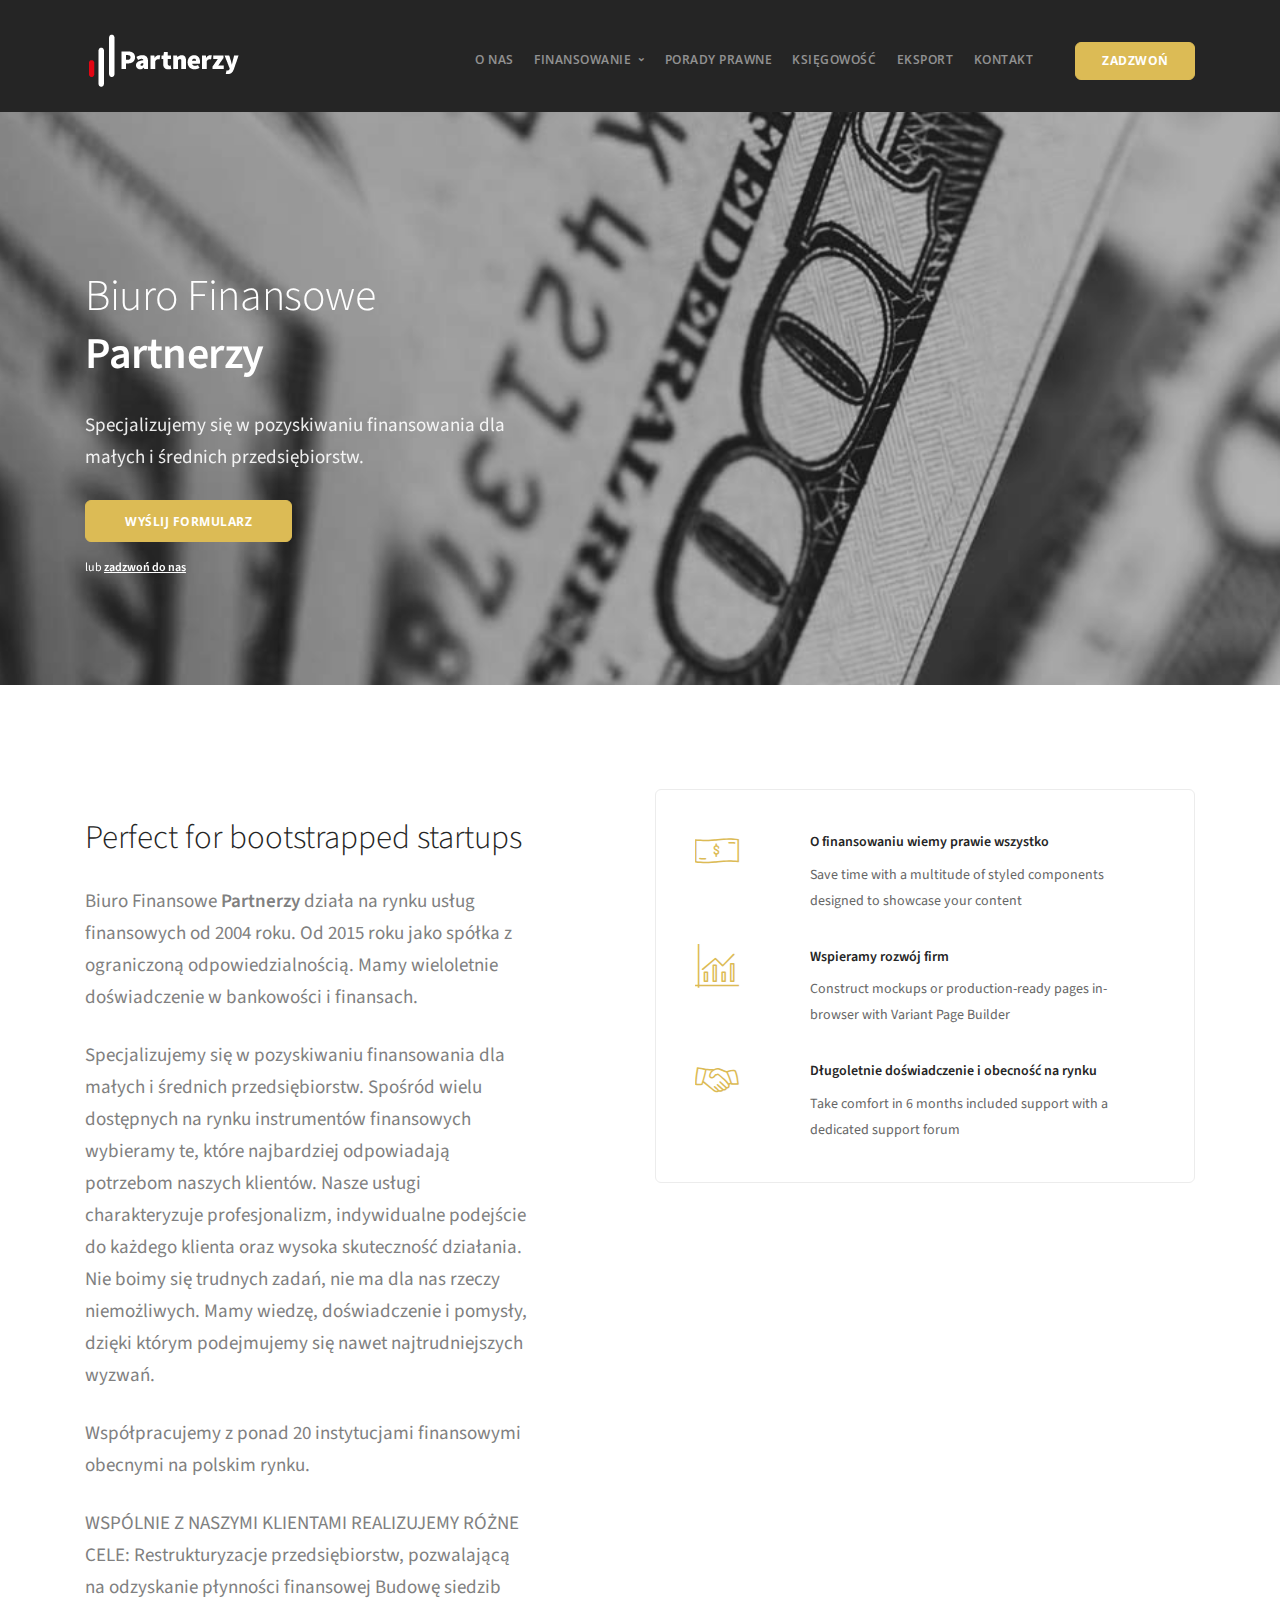
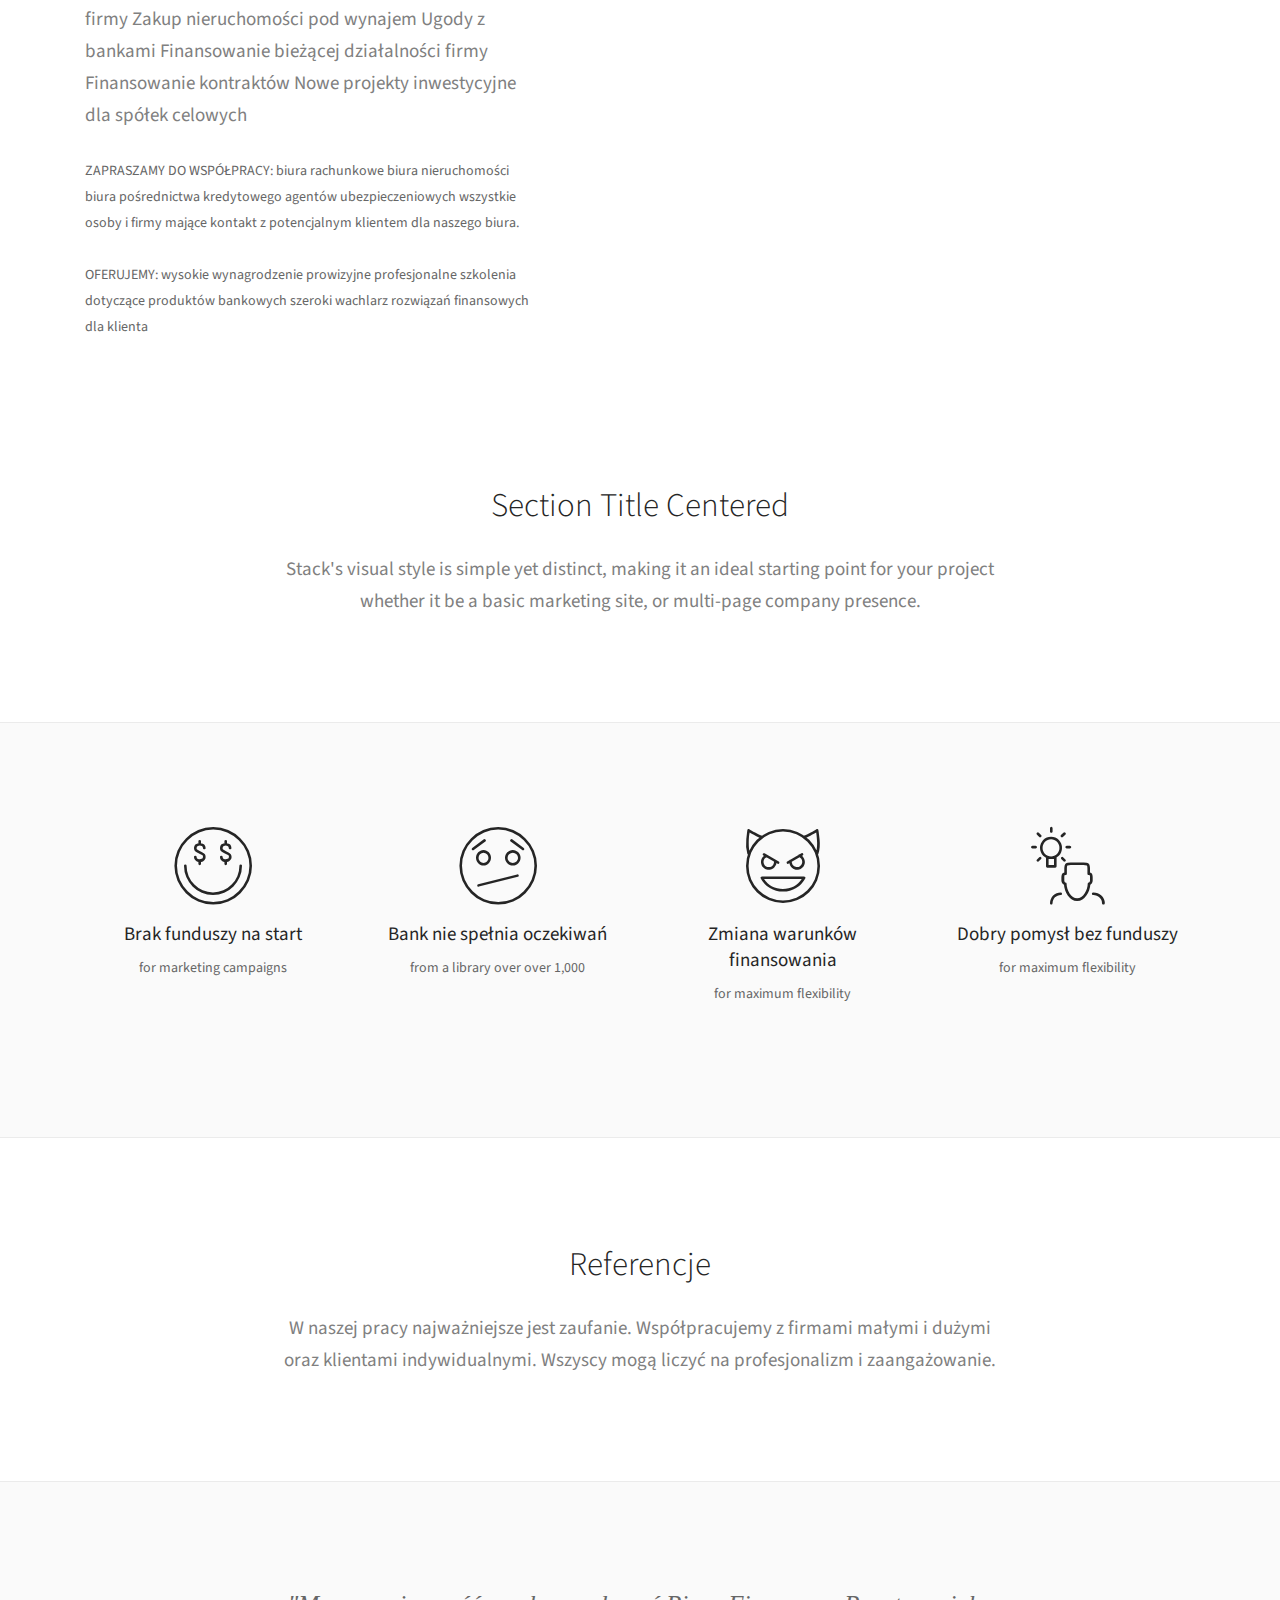
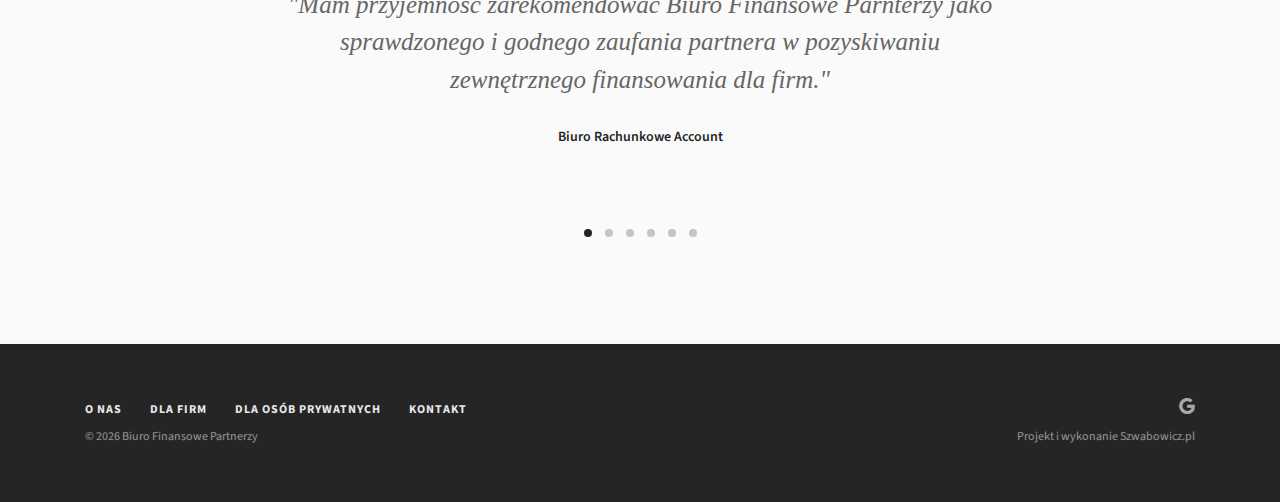
==== commit b28ef3ea: "update" ====
--- a/index.html
+++ b/index.html
@@ -50,13 +50,31 @@
                             <div class="bar__module">
                                 <ul class="menu-horizontal text-left">
                                     <li> <a href="index.html">O nas</a> </li>
-                                    <li> <a href="dla-firm.html">Dla firm</a> </li>
-                                    <li> <a href="dla-osob-prywatnych.html">Dla osób prywatnych</a> </li>
+                                    <li class="dropdown"> <span class="dropdown__trigger">
+                                            Finansowanie
+                                        </span>
+                                        <div class="dropdown__container">
+                                            <div class="container">
+                                                <div class="row">
+                                                    <div class="dropdown__content col-lg-2">
+                                                        <ul class="menu-vertical">
+                                                            <li> <a href="finansowanie-dla-firm.html">Dla firm</a> </li>
+                                                            <li> <a href="finansowanie-dla-osob-prywatnych.html">Dla
+                                                                    osób
+                                                                    prywatnych</a> </li>
+                                                        </ul>
+                                                    </div>
+                                                </div>
+                                            </div>
+                                        </div>
+                                    </li>
+                                    <li> <a href="porady-prawne.html">Porady prawne</a> </li>
+                                    <li> <a href="ksiegowosc.html">Księgowość</a> </li>
+                                    <li> <a href="#">Eksport</a> </li>
                                     <li> <a href="kontakt.html">Kontakt</a> </li>
                                 </ul>
                             </div>
                             <div class="bar__module">
-
                                 <a class="btn btn--sm btn--primary type--uppercase" href="tel:+48607351430"> <span
                                         class="btn__text">
                                         Zadzwoń</span> </a>
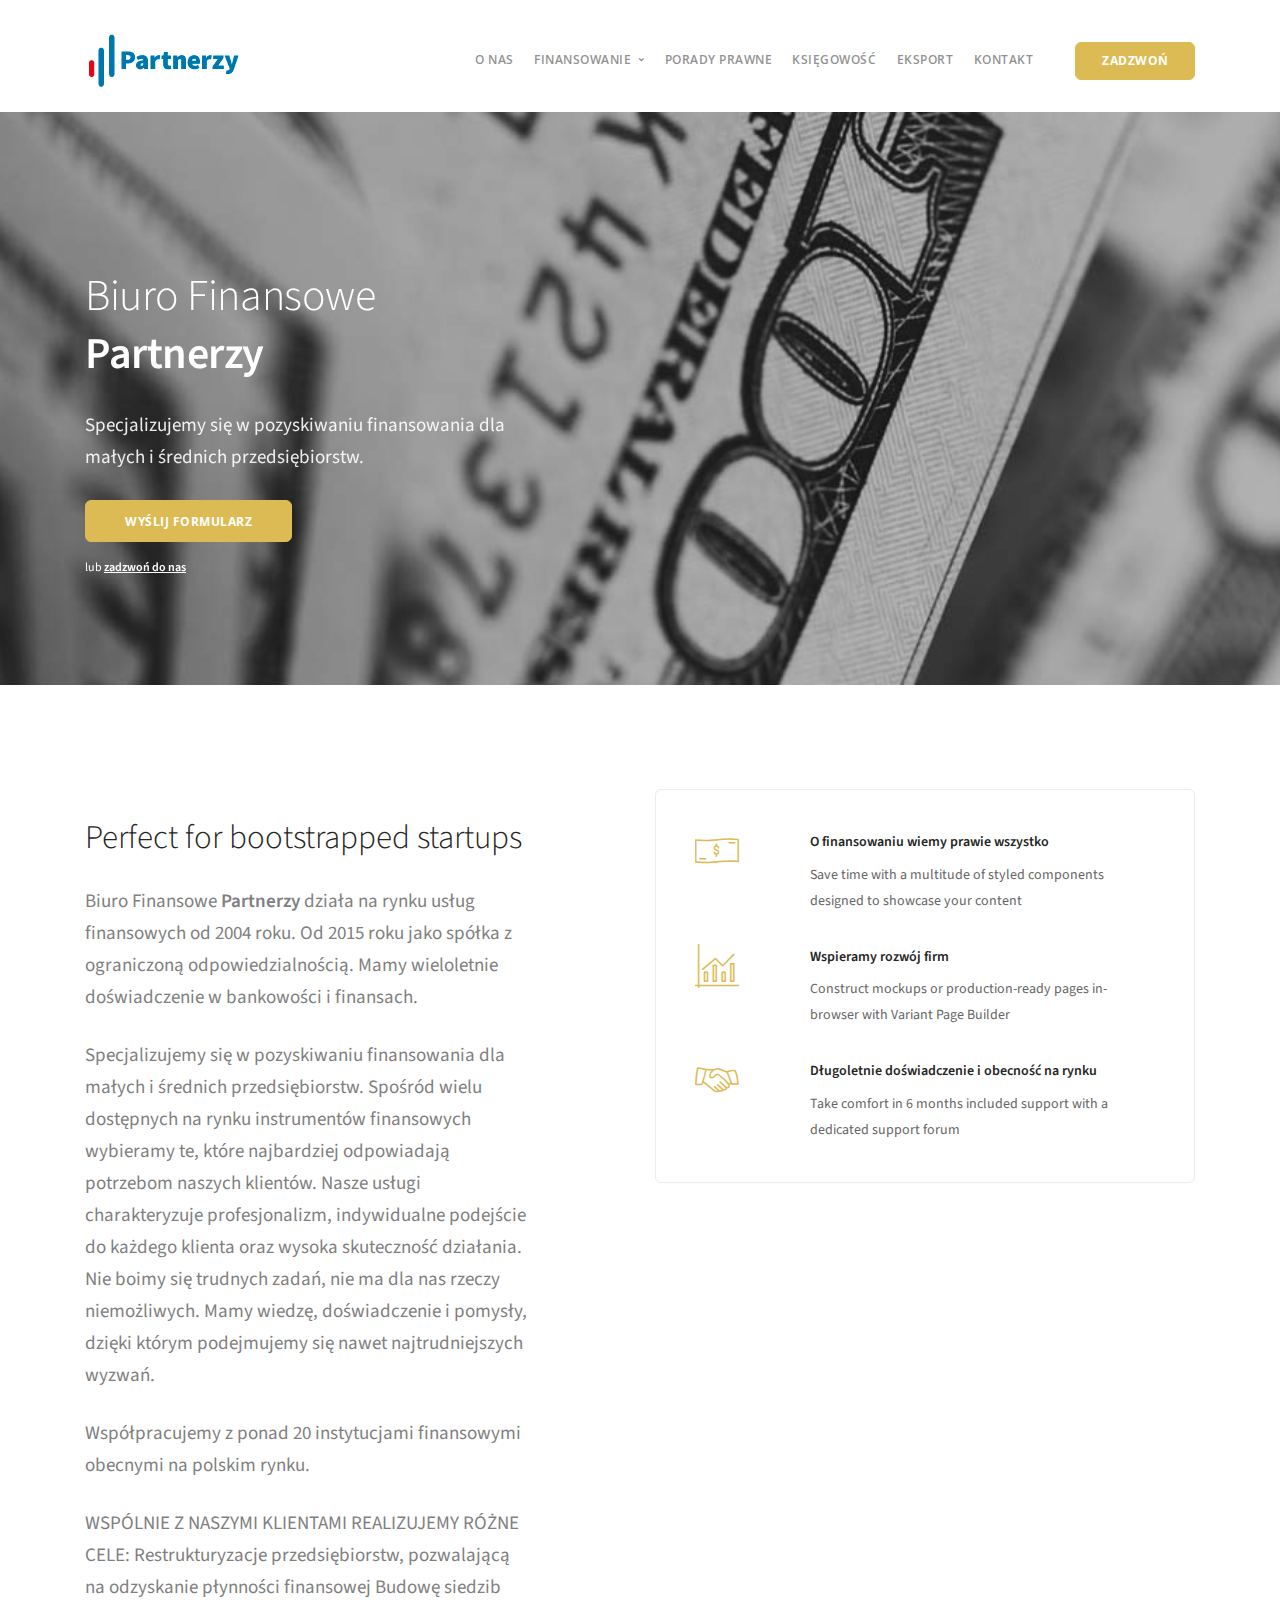
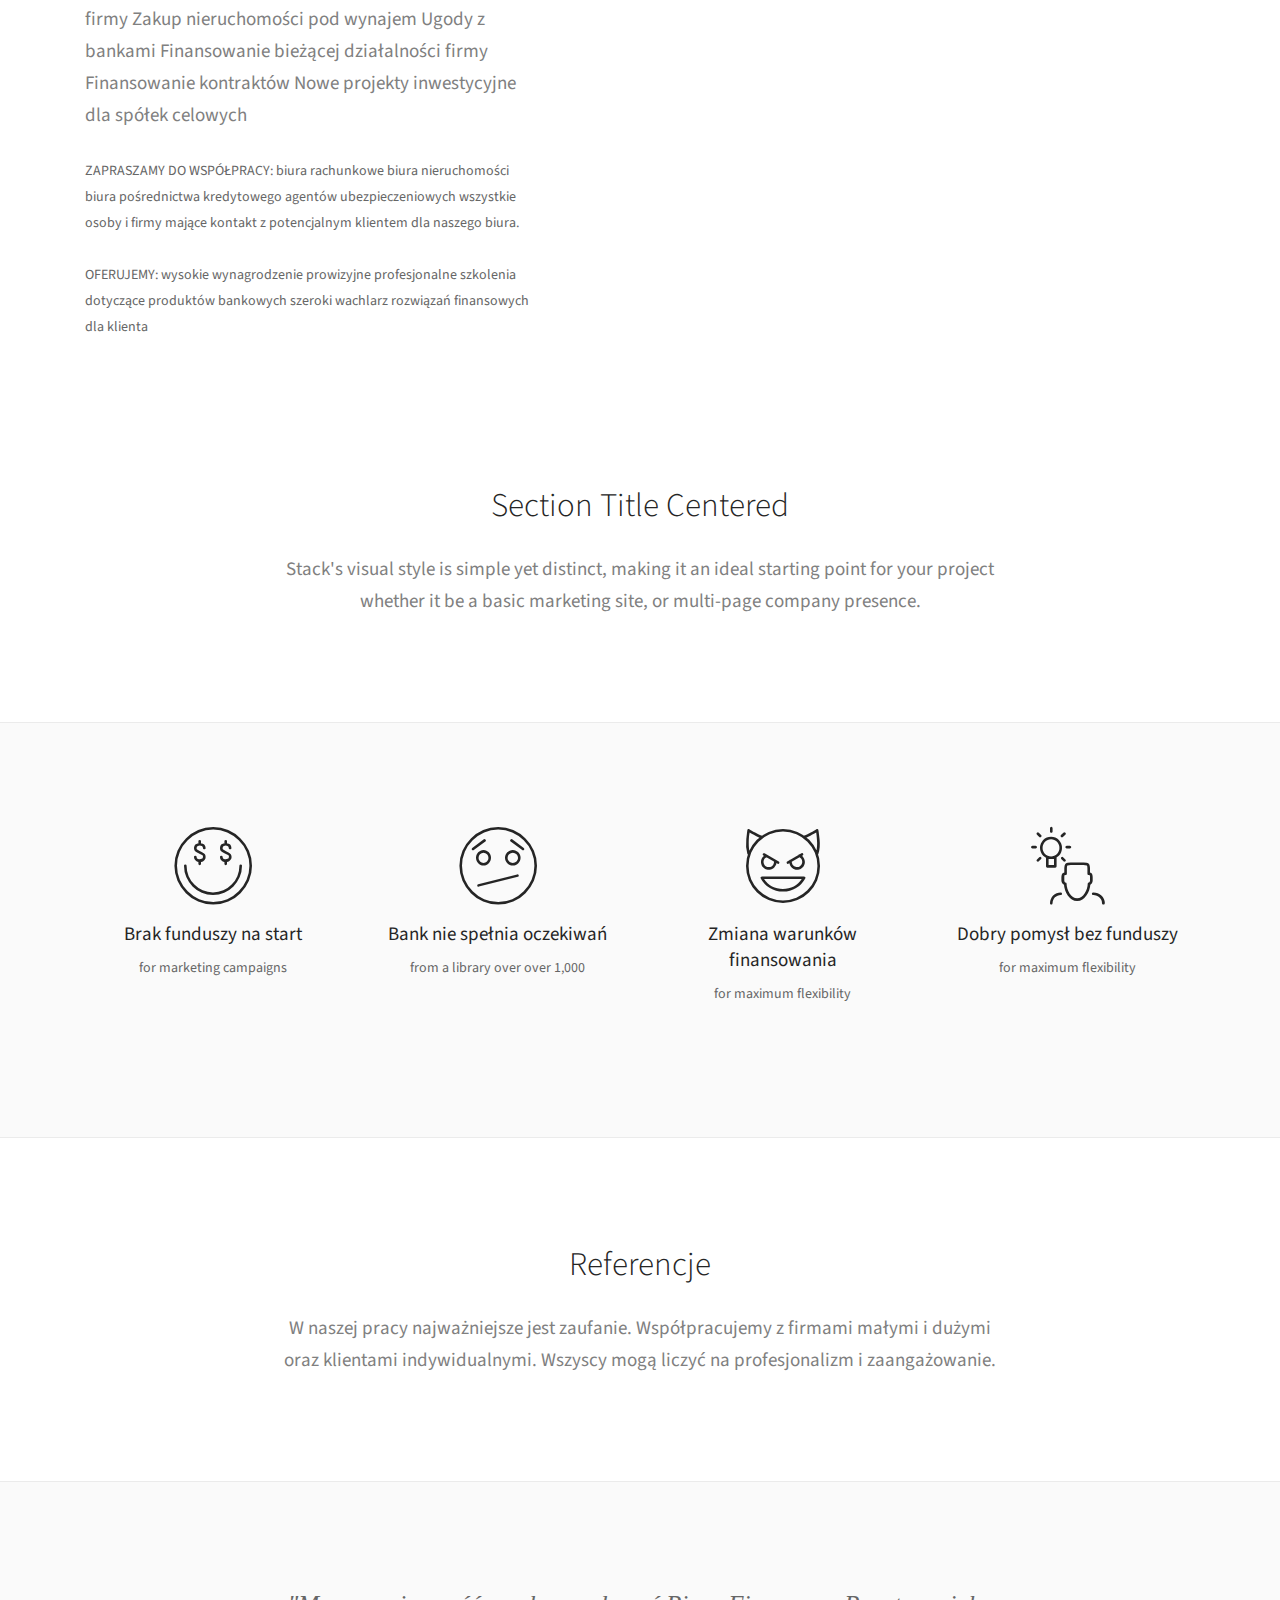
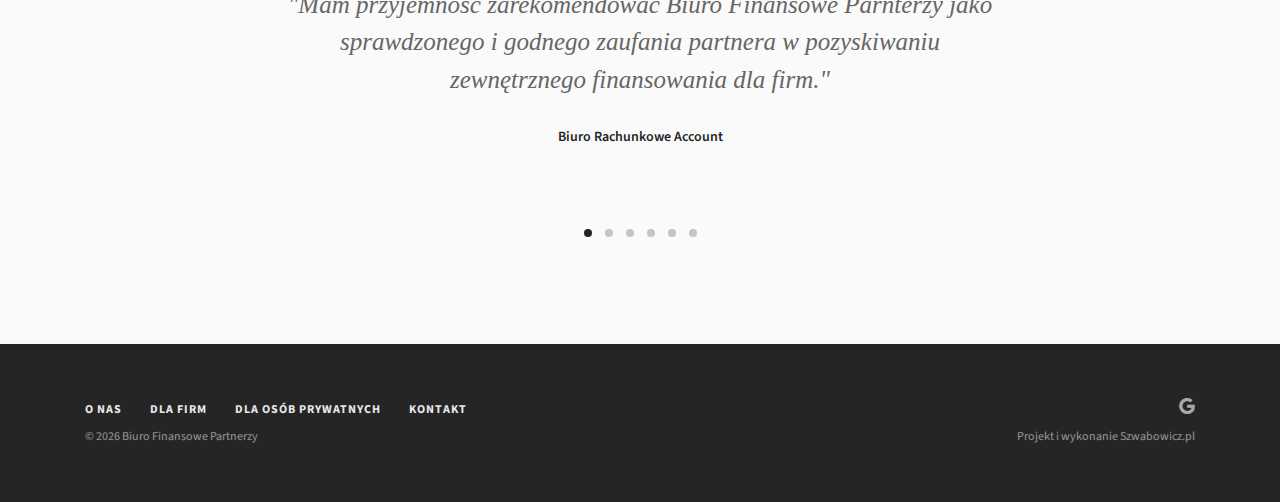
==== commit 890aa7af: "Update index.html" ====
--- a/index.html
+++ b/index.html
@@ -37,13 +37,13 @@
                     </div>
                 </div>
             </div>
-            <nav id="menu1" class="bar bar-1 hidden-xs bg--dark">
+            <nav id="menu1" class="bar bar-1 hidden-xs bg---dark">
                 <div class="container">
                     <div class="row">
                         <div class="col-lg-1 col-md-2 hidden-xs">
                             <div class="bar__module">
-                                <a href="index.html"> <img class="logo logo-dark" alt="logo" src="img/biuro-partnerzy.png">
-                                    <img class="logo logo-light" alt="logo" src="img/biuro-partnerzy.png"> </a>
+                                <a href="index.html"> <img class="logo logo-dark" alt="logo" src="img/biuro-partnerzy.gif">
+                                    <img class="logo logo-light" alt="logo" src="img/biuro-partnerzy.gif"> </a>
                             </div>
                         </div>
                         <div class="col-lg-11 col-md-12 text-right text-left-xs text-left-sm extra-margin">
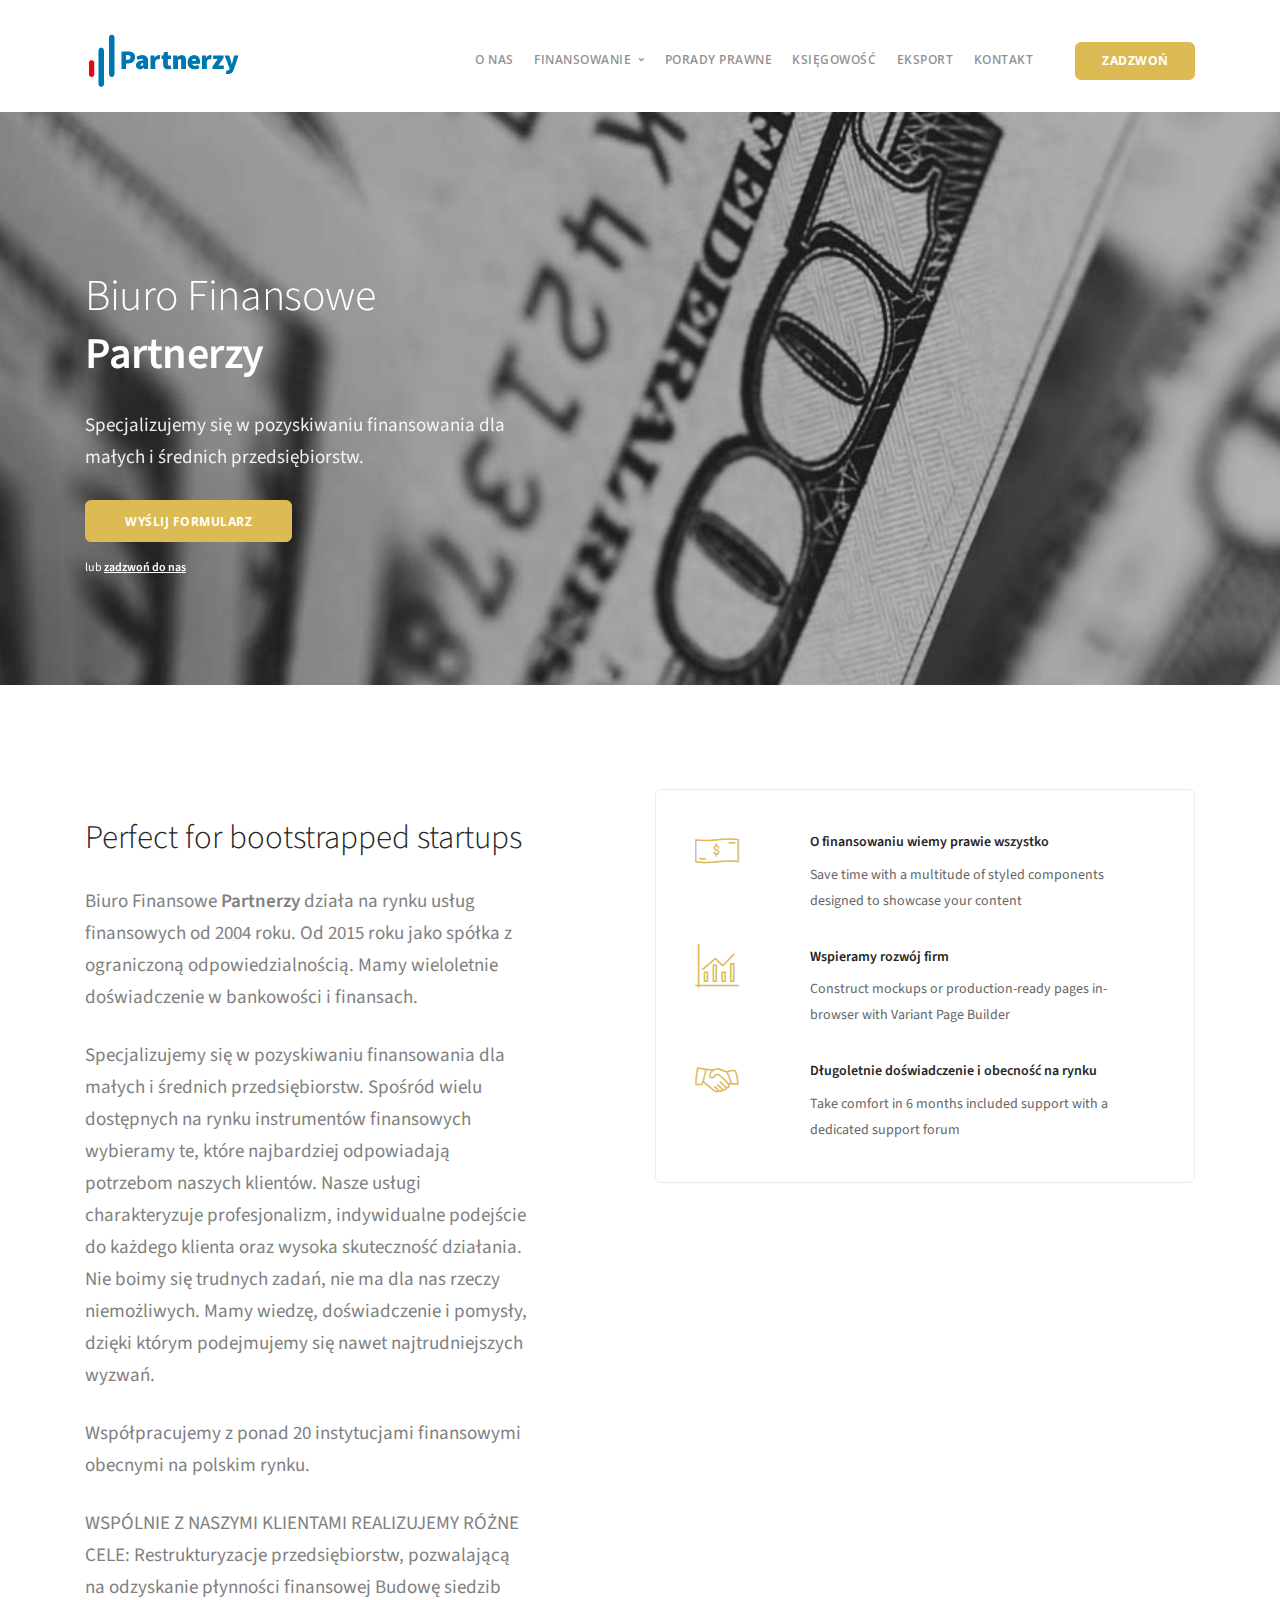
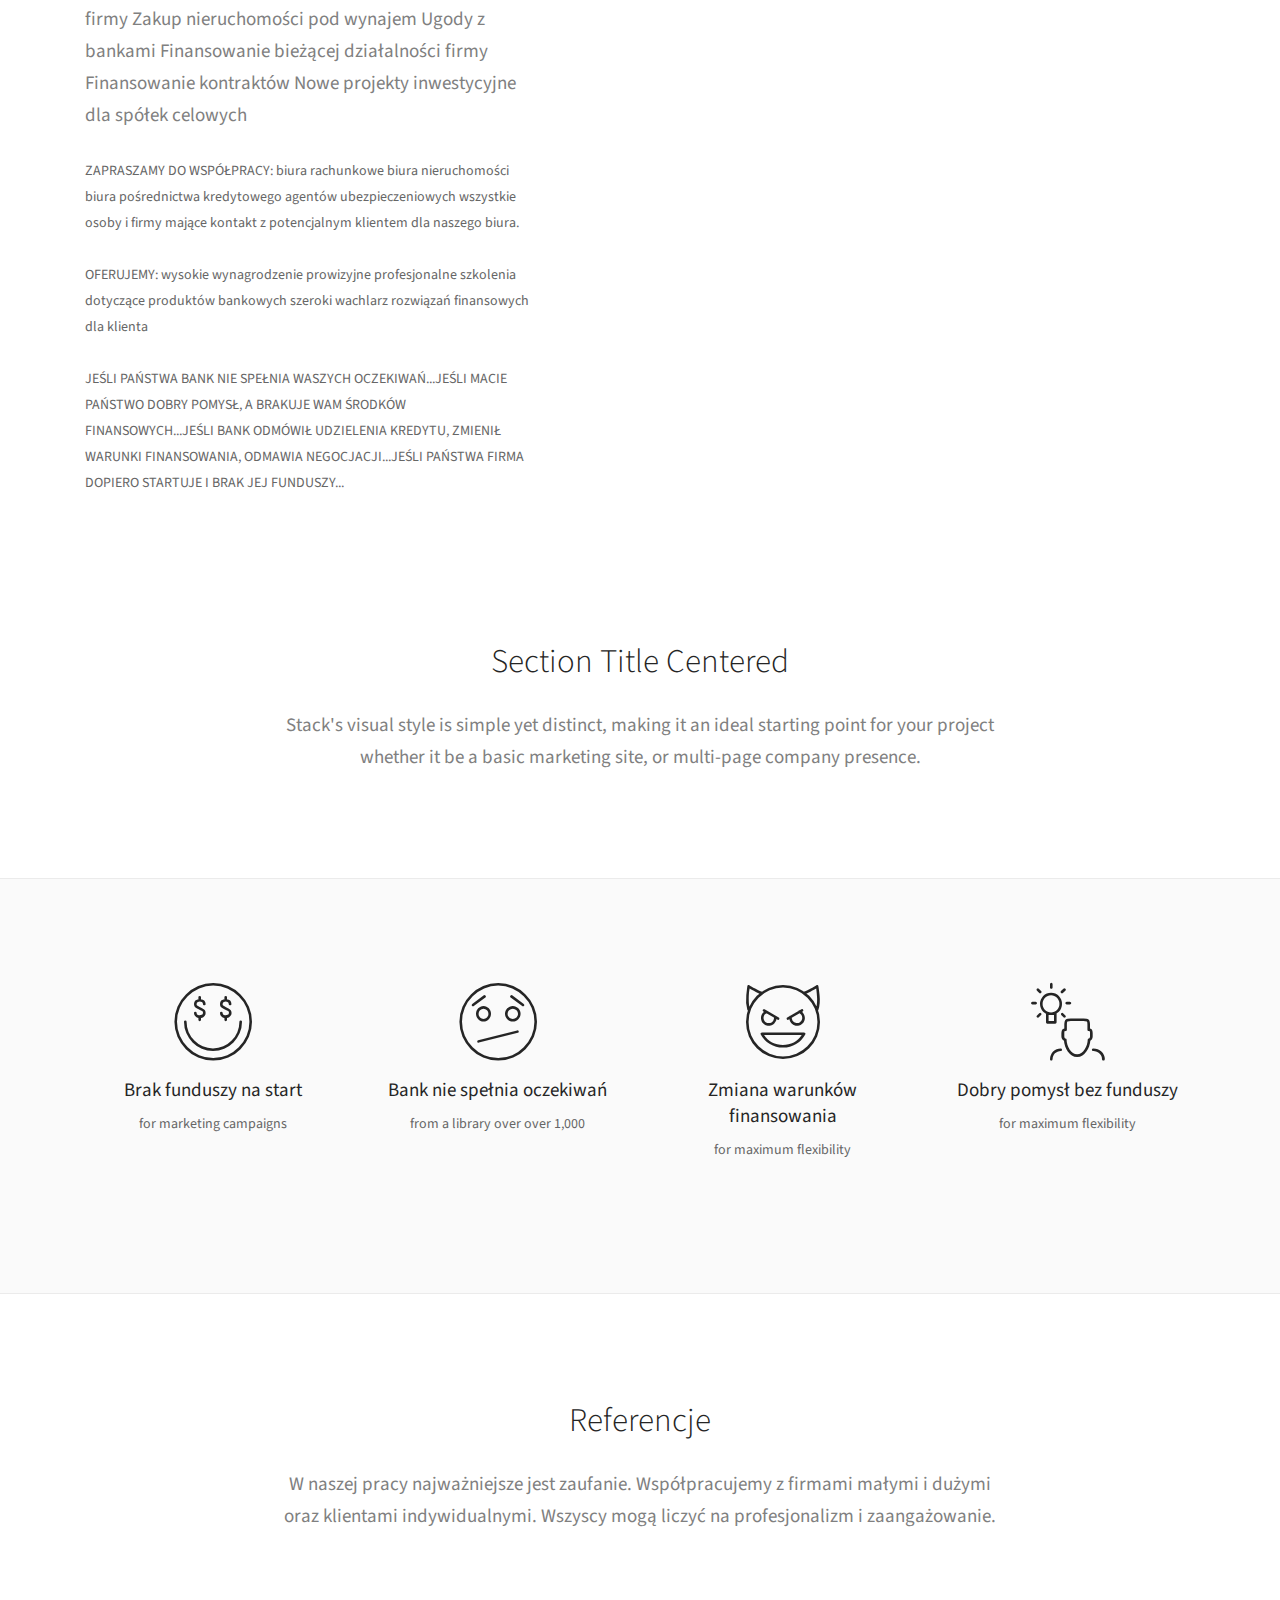
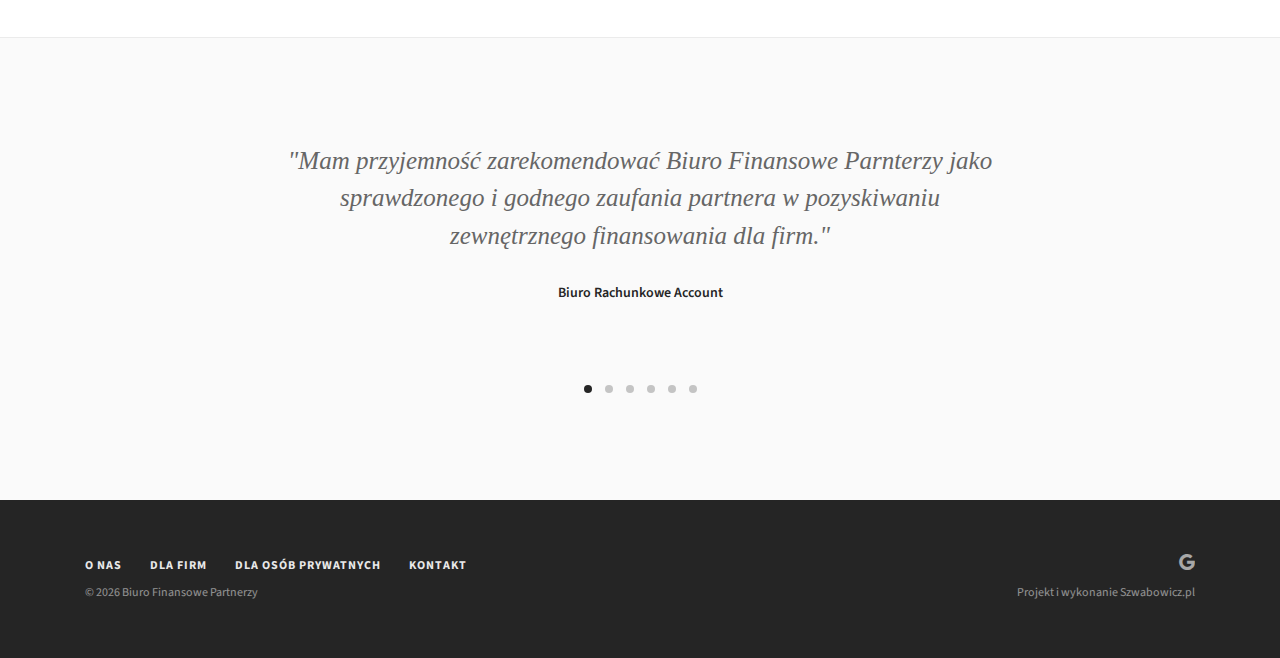
==== commit b35e72e8: "Update index.html" ====
--- a/index.html
+++ b/index.html
@@ -3,7 +3,7 @@
 
 <head>
     <meta charset="utf-8">
-    <title>Title</title>
+    <title>Biuro Finansowe Partnerzy</title>
     <meta name="description" content="Desc" />
     <meta name="keywords" content="finansowanie">
     <meta name="viewport" content="width=device-width, initial-scale=1.0">
@@ -141,6 +141,10 @@
                                 wysokie wynagrodzenie prowizyjne
                                 profesjonalne szkolenia dotyczące produktów bankowych
                                 szeroki wachlarz rozwiązań finansowych dla klienta</p>
+                            <p>JEŚLI PAŃSTWA BANK NIE SPEŁNIA WASZYCH OCZEKIWAŃ...JEŚLI MACIE PAŃSTWO DOBRY POMYSŁ, A
+                                BRAKUJE WAM ŚRODKÓW FINANSOWYCH...JEŚLI BANK ODMÓWIŁ UDZIELENIA KREDYTU, ZMIENIŁ
+                                WARUNKI FINANSOWANIA, ODMAWIA NEGOCJACJI...JEŚLI PAŃSTWA FIRMA DOPIERO STARTUJE I BRAK
+                                JEJ FUNDUSZY...</p>
                         </div>
                     </div>
                     <div class="col-md-6">
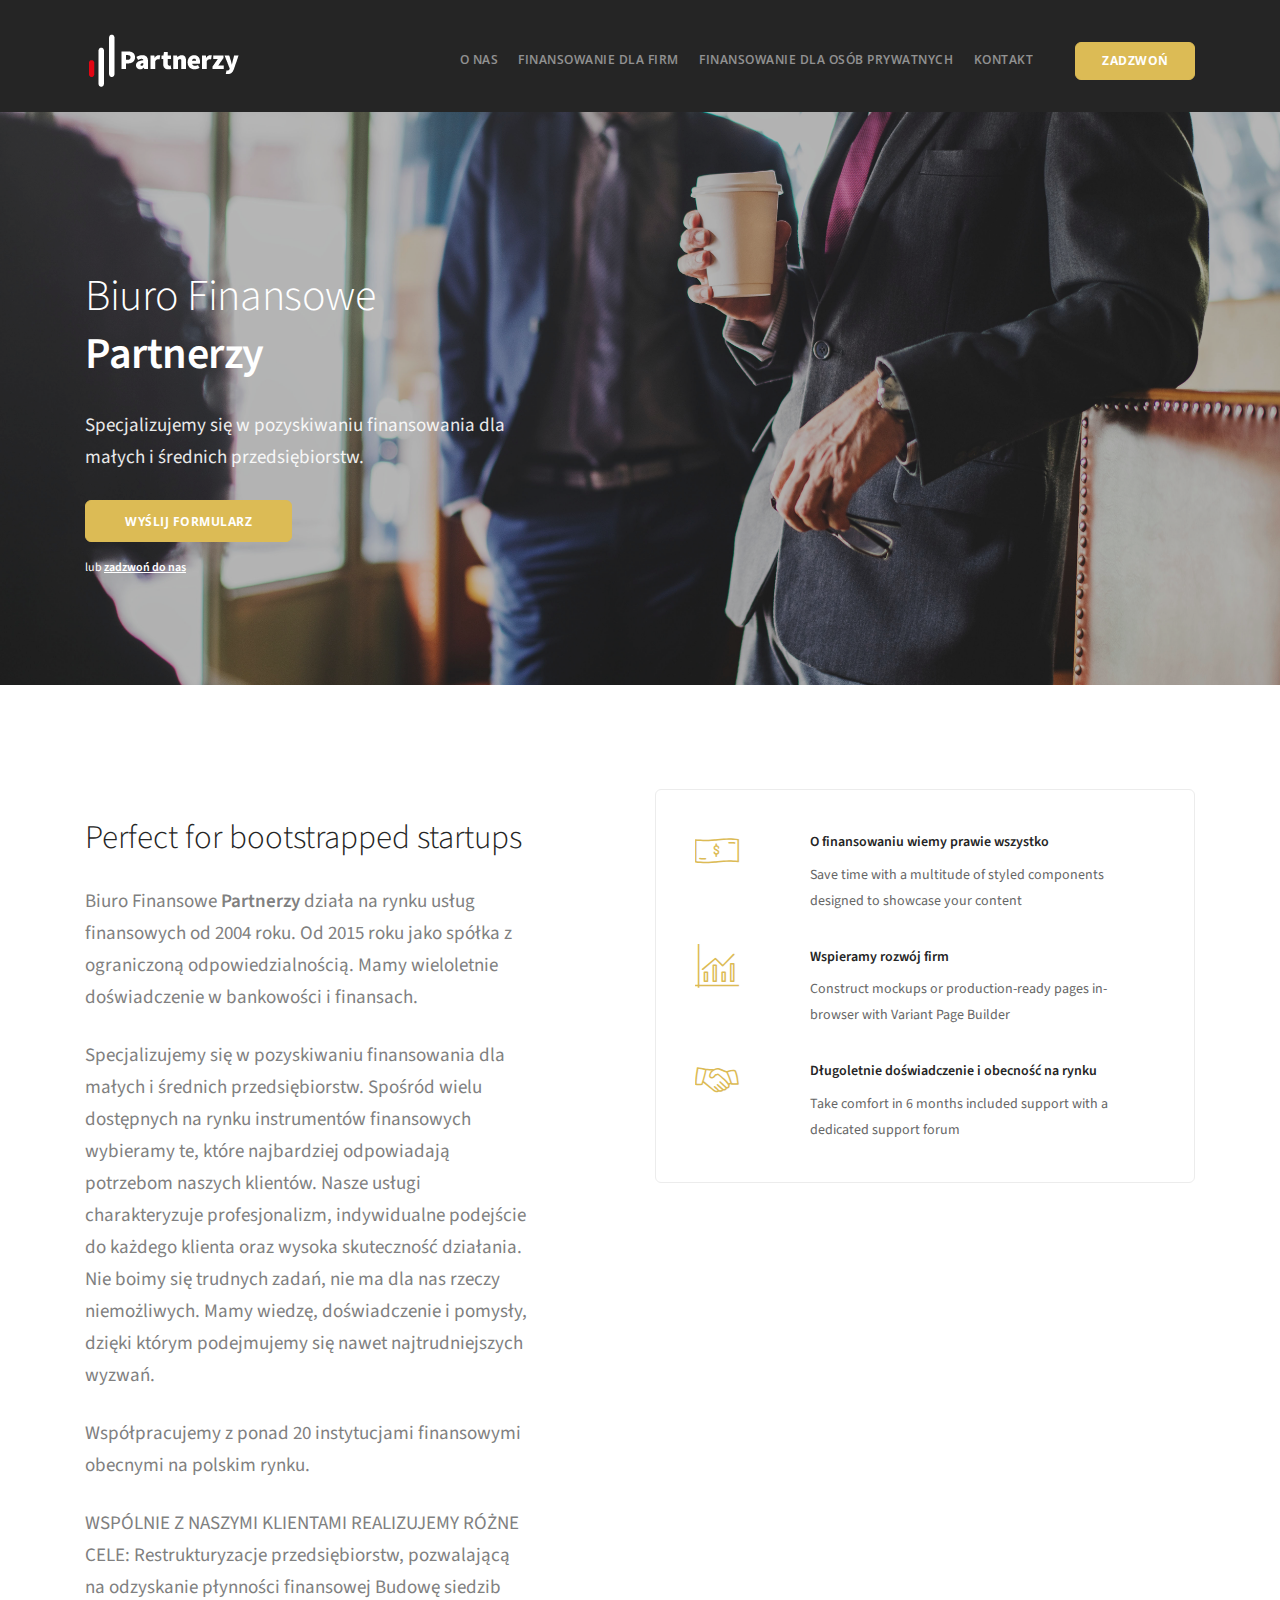
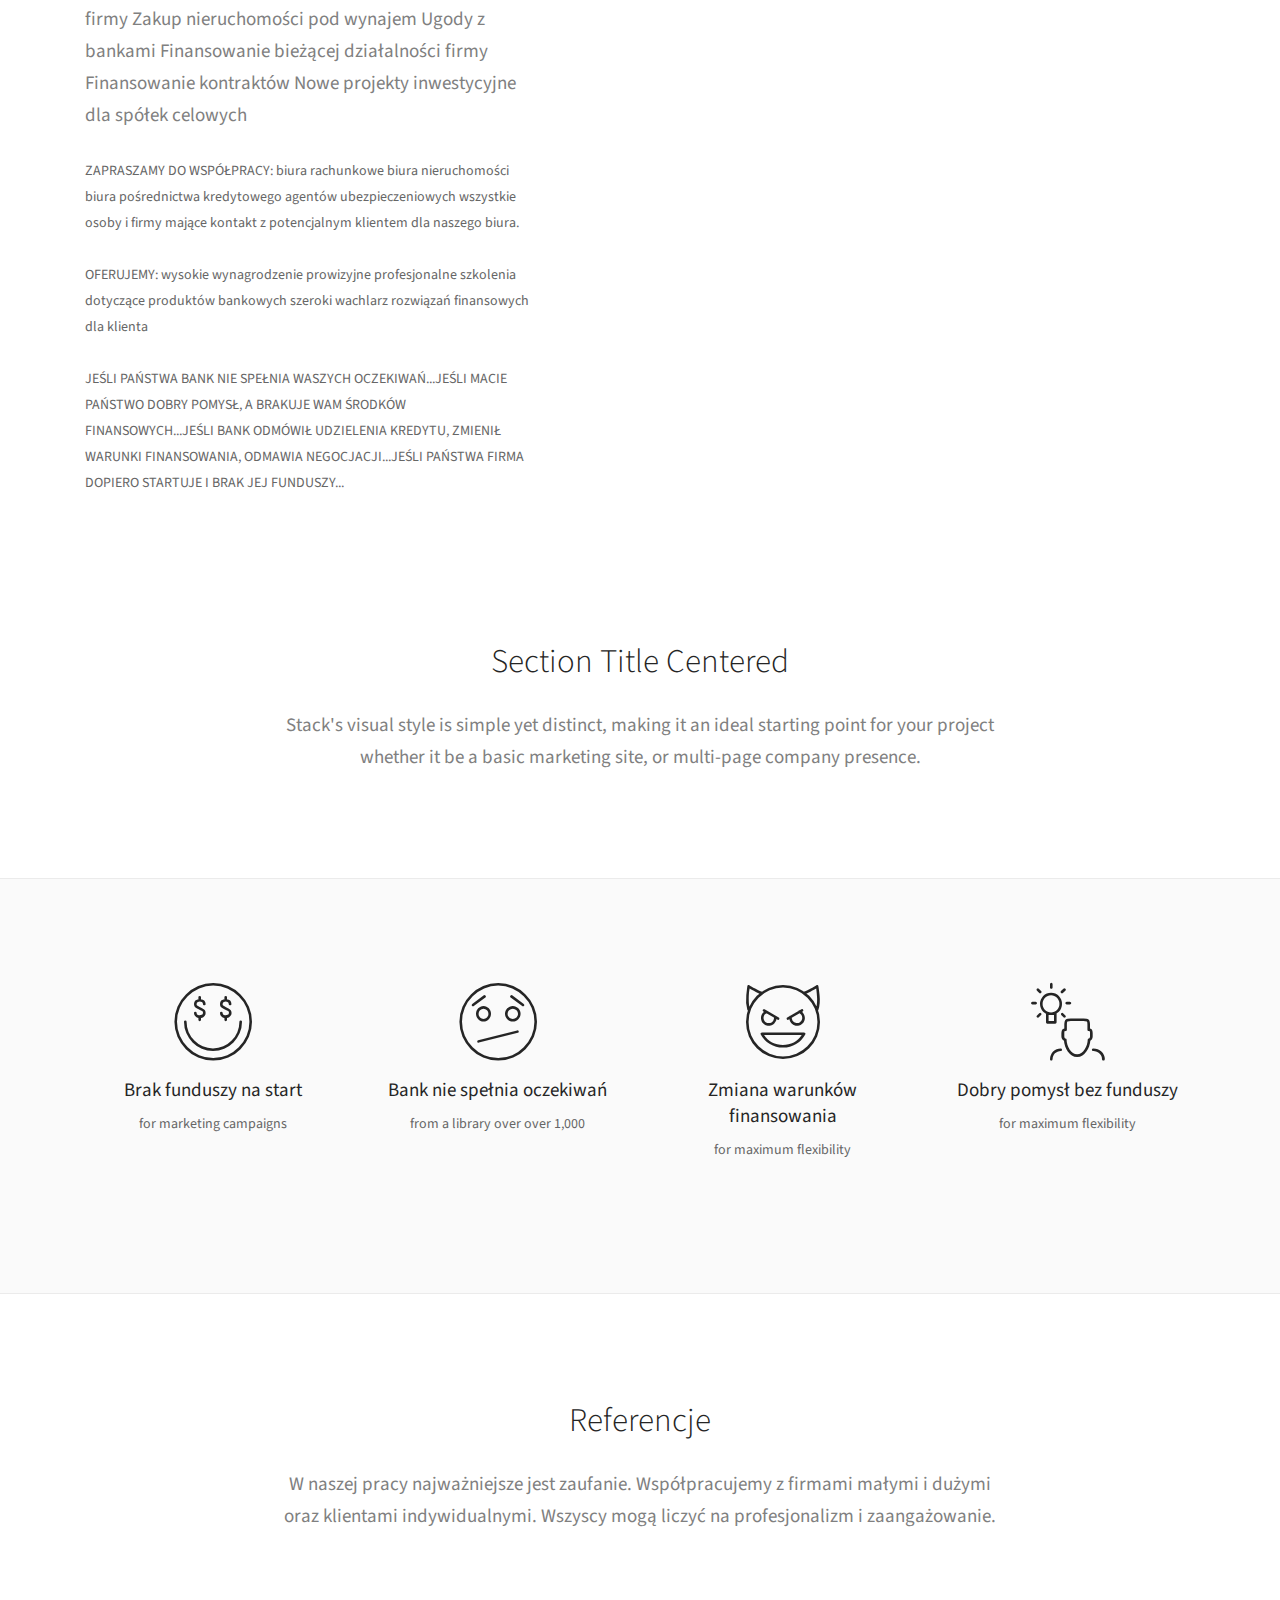
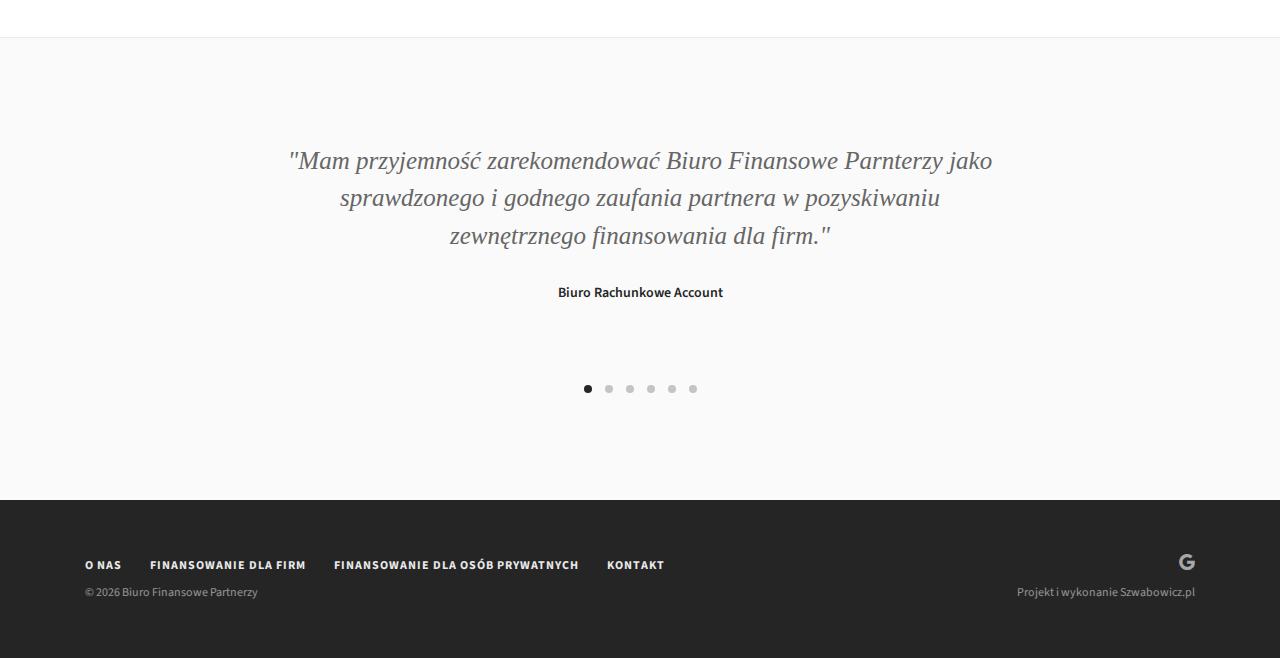
==== commit d4bfff79: "update" ====
--- a/index.html
+++ b/index.html
@@ -4,8 +4,8 @@
 <head>
     <meta charset="utf-8">
     <title>Biuro Finansowe Partnerzy</title>
-    <meta name="description" content="Desc" />
-    <meta name="keywords" content="finansowanie">
+    <meta name="description" content="Biuro Finansowe Partnerzy - Zapraszamy do współpracy." />
+    <meta name="keywords" content="finansowanie, biuro finansowe">
     <meta name="viewport" content="width=device-width, initial-scale=1.0">
     <link href="css/stack-interface.css" rel="stylesheet" type="text/css" media="all">
     <link href="css/socicon.css" rel="stylesheet" type="text/css" media="all" />
@@ -15,8 +15,10 @@
     <link href="css/flickity.css" rel="stylesheet" type="text/css" media="all" />
     <link href="css/theme-yeller.css" rel="stylesheet" type="text/css" media="all" />
     <link href="css/custom.css" rel="stylesheet" type="text/css" media="all" />
-    <link href="https://fonts.googleapis.com/css?family=Open+Sans:200,300,400,400i,500,600,700" rel="stylesheet">
-    <link href="https://fonts.googleapis.com/css?family=Source+Sans+Pro:200,300,400,400i,600,700" rel="stylesheet" type="text/css">
+    <link href="https://fonts.googleapis.com/css?family=Open+Sans:200,300,400,400i,500,600,700&amp;subset=latin-ext"
+        rel="stylesheet">
+    <link href="https://fonts.googleapis.com/css?family=Source+Sans+Pro:200,300,400,400i,600,700&amp;subset=latin-ext"
+        rel="stylesheet" type="text/css">
     <link href="css/font-sourcesanspro.css" rel="stylesheet" type="text/css">
 </head>
 
@@ -37,40 +39,22 @@
                     </div>
                 </div>
             </div>
-            <nav id="menu1" class="bar bar-1 hidden-xs bg---dark">
+            <nav id="menu1" class="bar bar-1 hidden-xs bg--dark">
                 <div class="container">
                     <div class="row">
                         <div class="col-lg-1 col-md-2 hidden-xs">
                             <div class="bar__module">
-                                <a href="index.html"> <img class="logo logo-dark" alt="logo" src="img/biuro-partnerzy.gif">
-                                    <img class="logo logo-light" alt="logo" src="img/biuro-partnerzy.gif"> </a>
+                                <a href="index.html"> <img class="logo logo-dark" alt="logo" src="img/biuro-partnerzy.png">
+                                    <img class="logo logo-light" alt="logo" src="img/biuro-partnerzy.png"> </a>
                             </div>
                         </div>
                         <div class="col-lg-11 col-md-12 text-right text-left-xs text-left-sm extra-margin">
                             <div class="bar__module">
                                 <ul class="menu-horizontal text-left">
                                     <li> <a href="index.html">O nas</a> </li>
-                                    <li class="dropdown"> <span class="dropdown__trigger">
-                                            Finansowanie
-                                        </span>
-                                        <div class="dropdown__container">
-                                            <div class="container">
-                                                <div class="row">
-                                                    <div class="dropdown__content col-lg-2">
-                                                        <ul class="menu-vertical">
-                                                            <li> <a href="finansowanie-dla-firm.html">Dla firm</a> </li>
-                                                            <li> <a href="finansowanie-dla-osob-prywatnych.html">Dla
-                                                                    osób
-                                                                    prywatnych</a> </li>
-                                                        </ul>
-                                                    </div>
-                                                </div>
-                                            </div>
-                                        </div>
-                                    </li>
-                                    <li> <a href="porady-prawne.html">Porady prawne</a> </li>
-                                    <li> <a href="ksiegowosc.html">Księgowość</a> </li>
-                                    <li> <a href="#">Eksport</a> </li>
+                                    <li> <a href="finansowanie-dla-firm.html">Finansowanie dla firm</a> </li>
+                                    <li> <a href="finansowanie-dla-osob-prywatnych.html">Finansowanie dla osób
+                                            prywatnych</a> </li>
                                     <li> <a href="kontakt.html">Kontakt</a> </li>
                                 </ul>
                             </div>
@@ -86,8 +70,8 @@
         </div>
     </div>
     <div class="main-container">
-        <section class="imagebg parallax" data-overlay="3">
-            <div class="background-image-holder"> <img alt="background" src="img/money-background.jpg"> </div>
+        <section class="imagebg -parallax space--xl" data-overlay="3">
+            <div class="background-image-holder"> <img alt="background" src="img/rawpixel-1182153-unsplash.jpg"> </div>
             <div class="container">
                 <div class="row justify-content-between">
                     <div class="col-lg-5 col-md-7">
@@ -295,11 +279,11 @@
                             <li> <a href="index.html"><span class="h6 type--uppercase">
                                         <p>O nas</p>
                                     </span></a> </li>
-                            <li> <a href="dla-firm.html"><span class="h6 type--uppercase">
-                                        <p>Dla firm</p>
+                            <li> <a href="finansowanie-dla-firm.html"><span class="h6 type--uppercase">
+                                        <p>Finansowanie dla firm</p>
                                     </span></a> </li>
-                            <li> <a href="dla-osob-prywatnych.html"><span class="h6 type--uppercase">
-                                        <p>Dla osób prywatnych</p>
+                            <li> <a href="finansowanie-dla-osob-prywatnych.html"><span class="h6 type--uppercase">
+                                        <p>Finansowanie dla osób prywatnych</p>
                                     </span></a> </li>
                             <li> <a href="kontakt.html"><span class="h6 type--uppercase">
                                         <p>Kontakt</p>
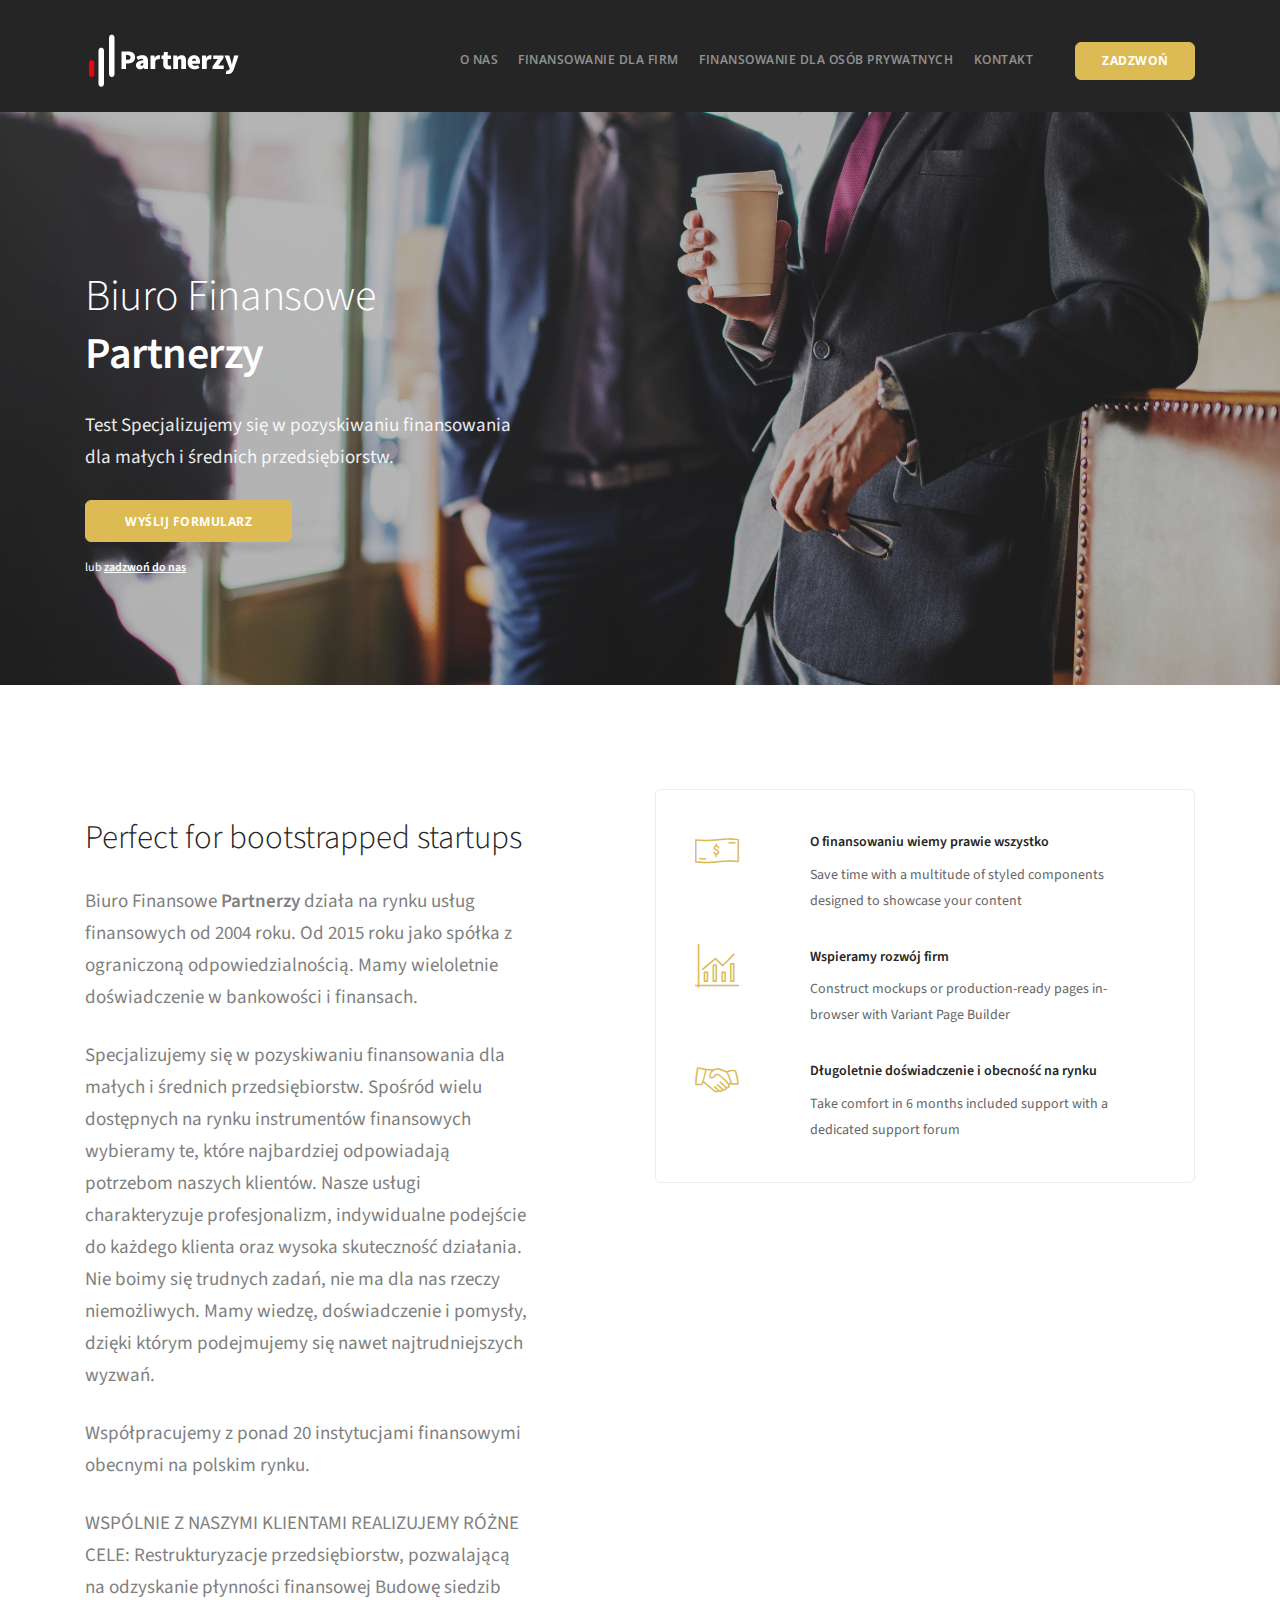
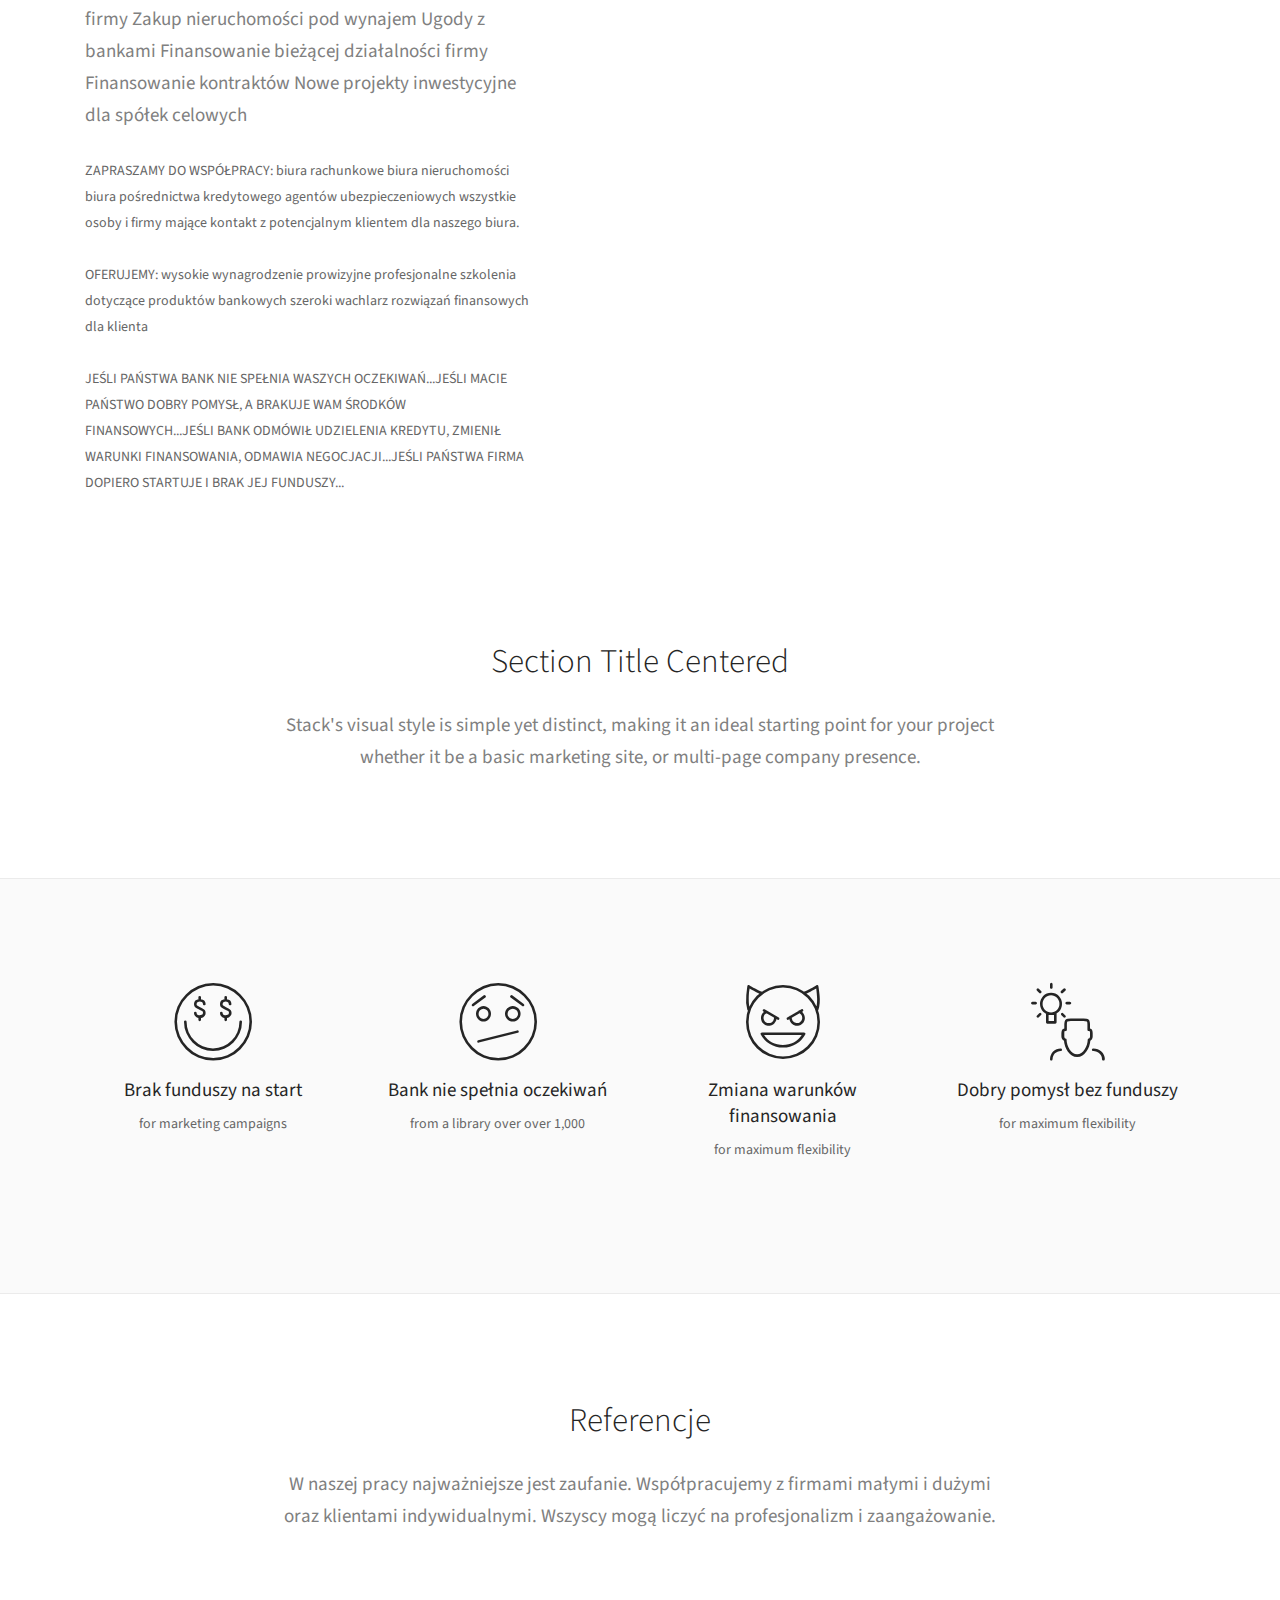
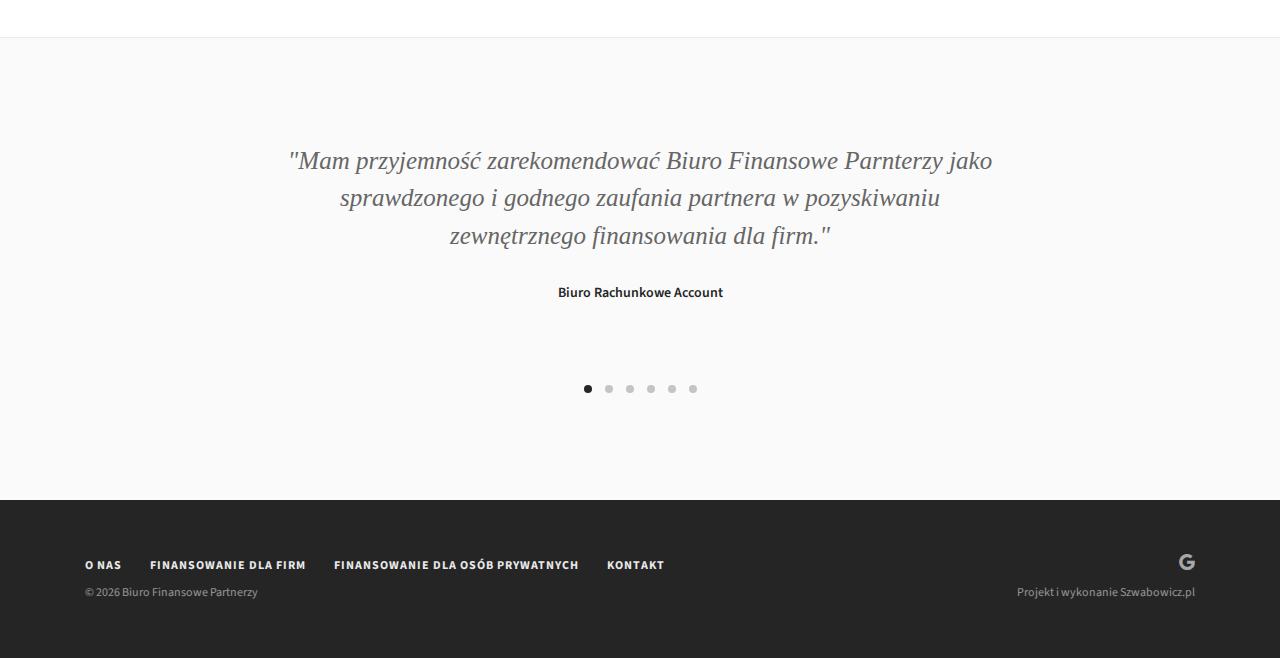
==== commit 8952d0c0: "Update index.html" ====
--- a/index.html
+++ b/index.html
@@ -77,7 +77,7 @@
                     <div class="col-lg-5 col-md-7">
                         <div class="mt--2">
                             <h1> Biuro Finansowe <b>Partnerzy</b></h1>
-                            <p class="lead">Specjalizujemy się w pozyskiwaniu finansowania dla małych i średnich
+                            <p class="lead">Test Specjalizujemy się w pozyskiwaniu finansowania dla małych i średnich
                                 przedsiębiorstw.</p>
                             <a class="btn btn--primary type--uppercase" href="kontakt.html"> <span class="btn__text">Wyślij
                                     formularz</span> </a> <span class="block type--fine-print">lub&nbsp;<a href="kontakt.html">zadzwoń
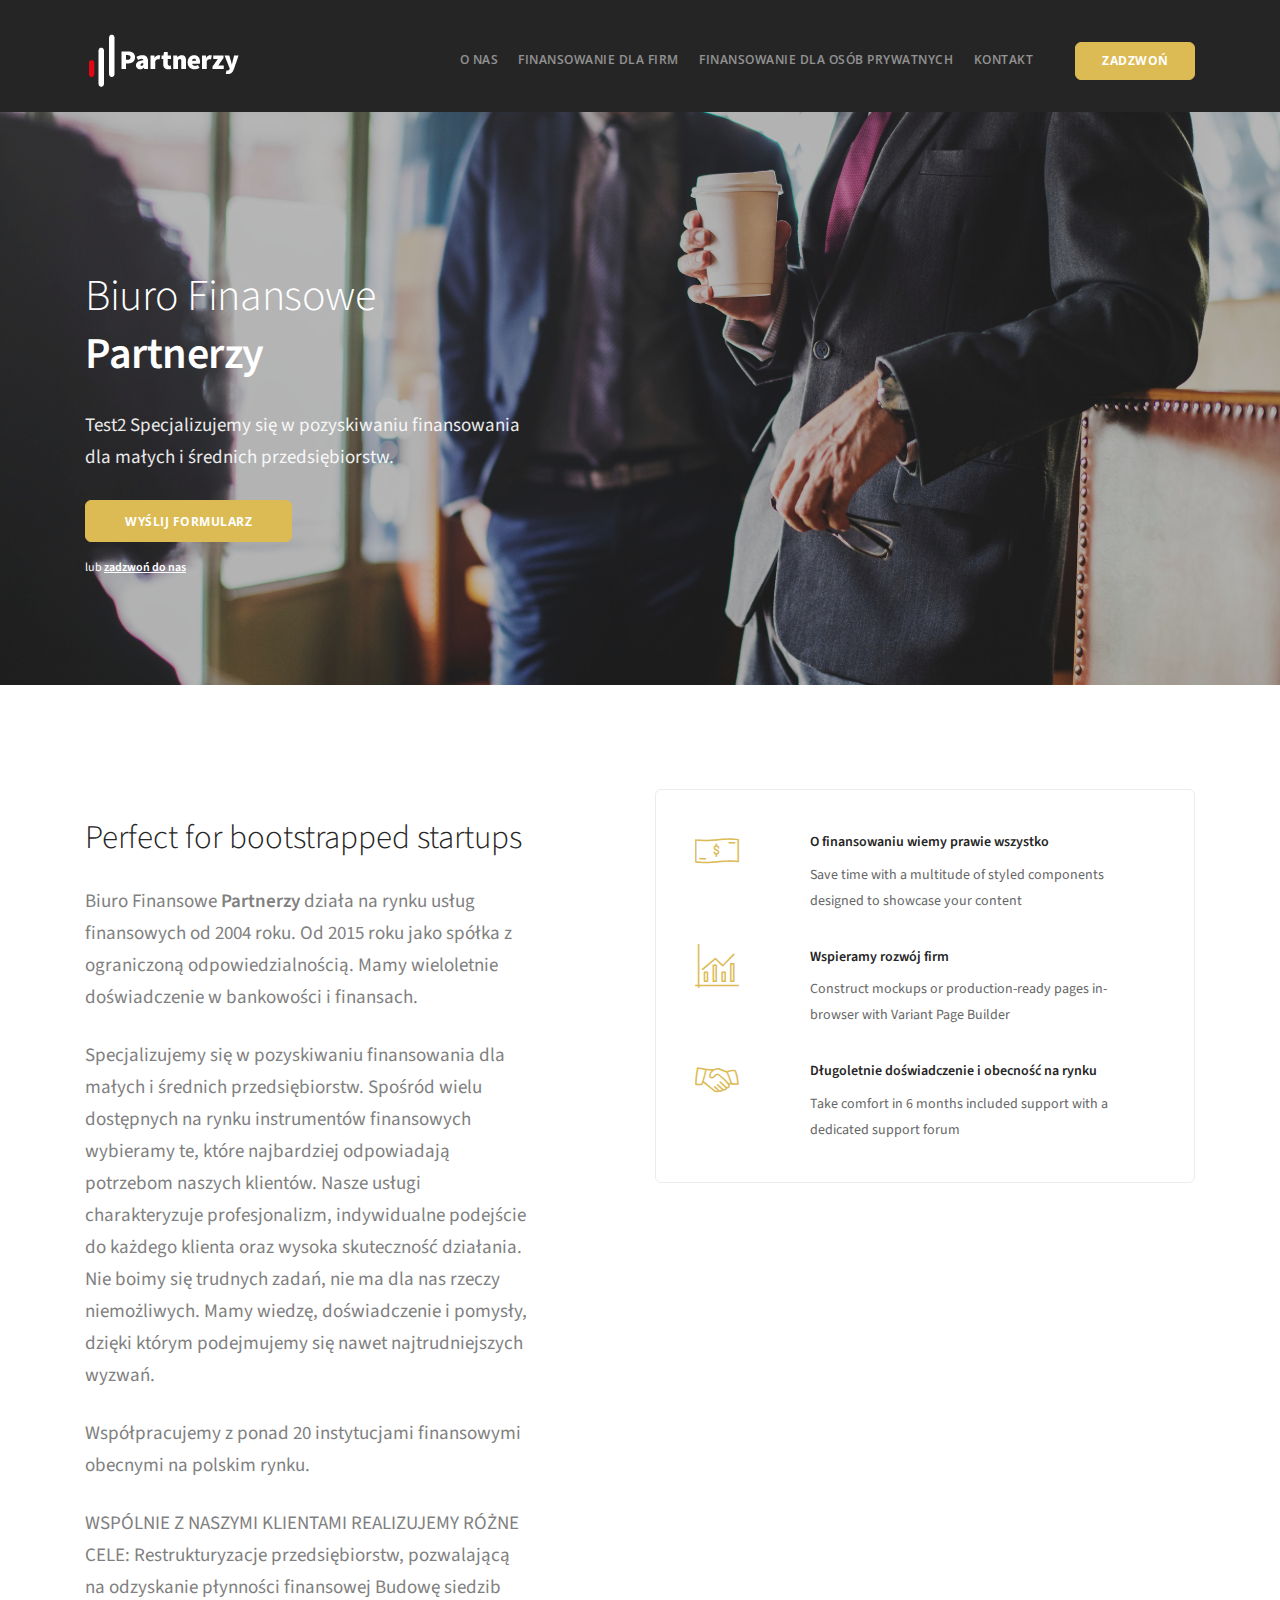
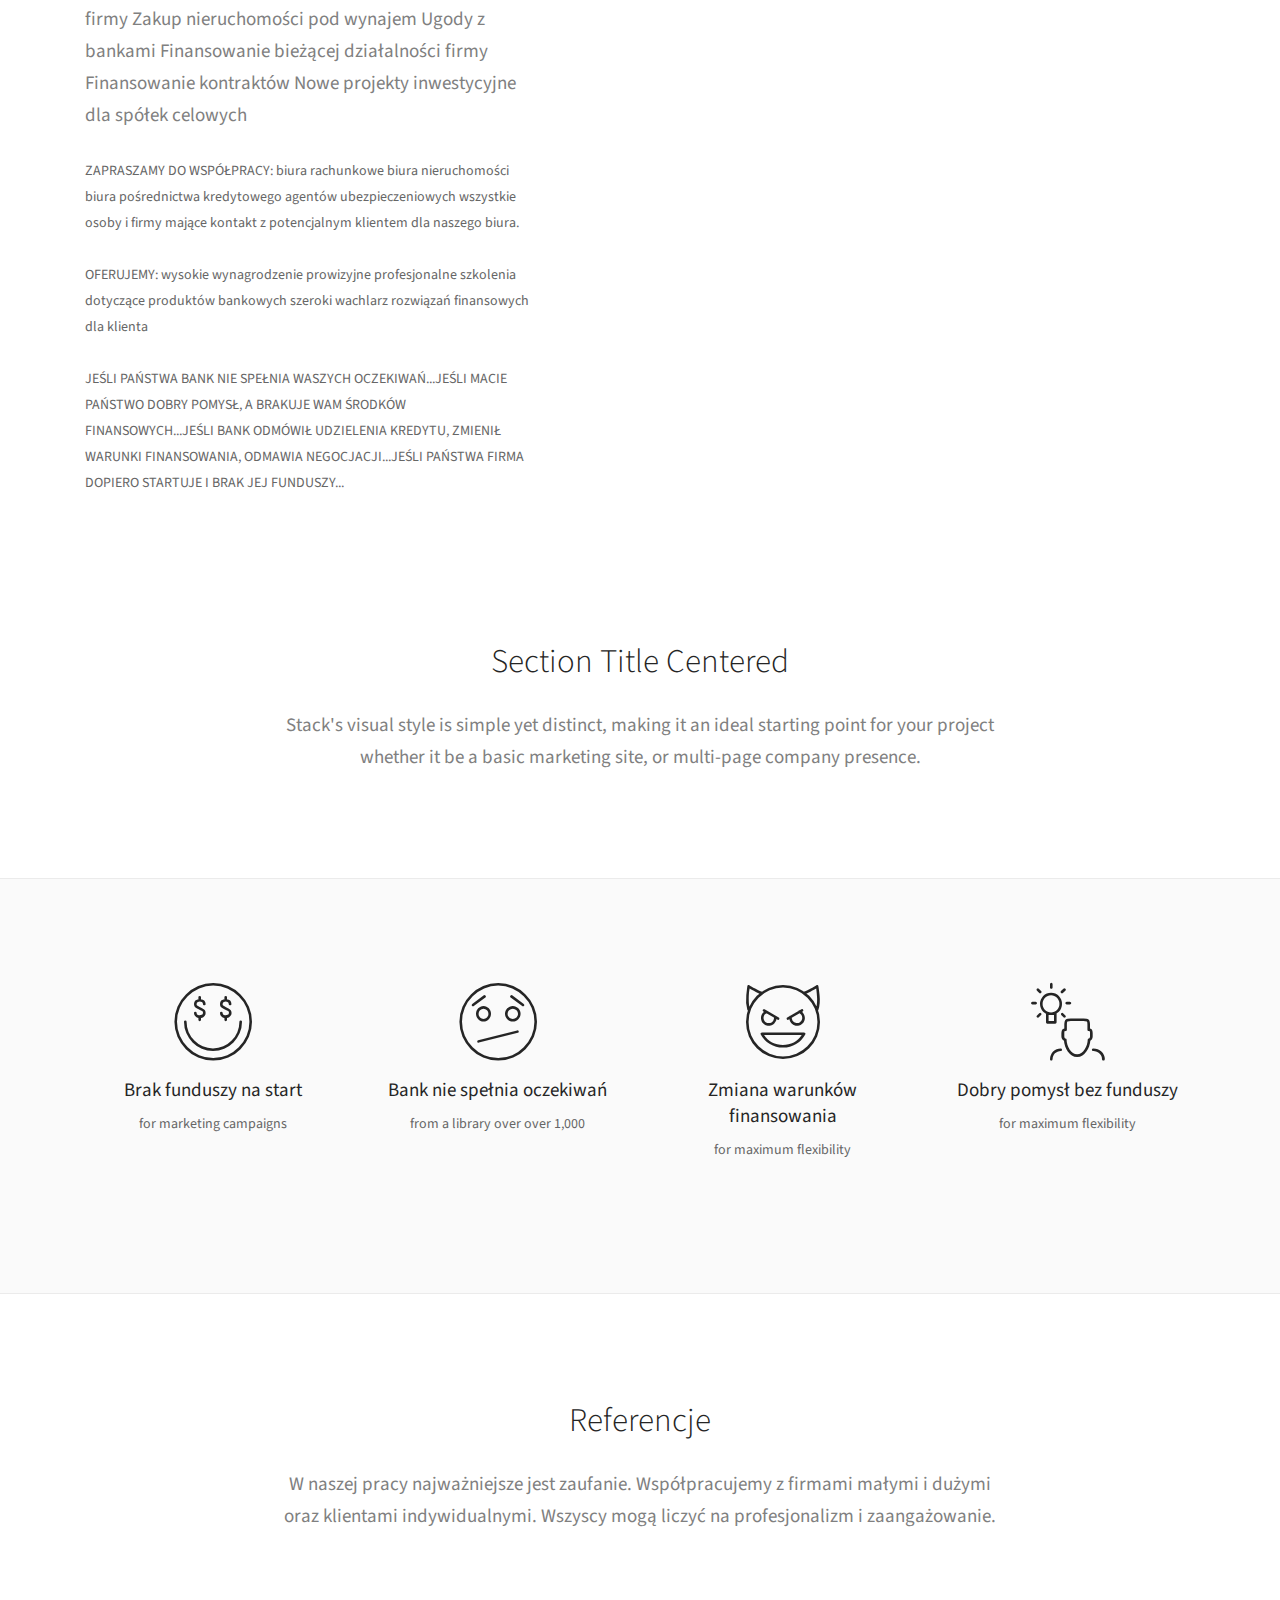
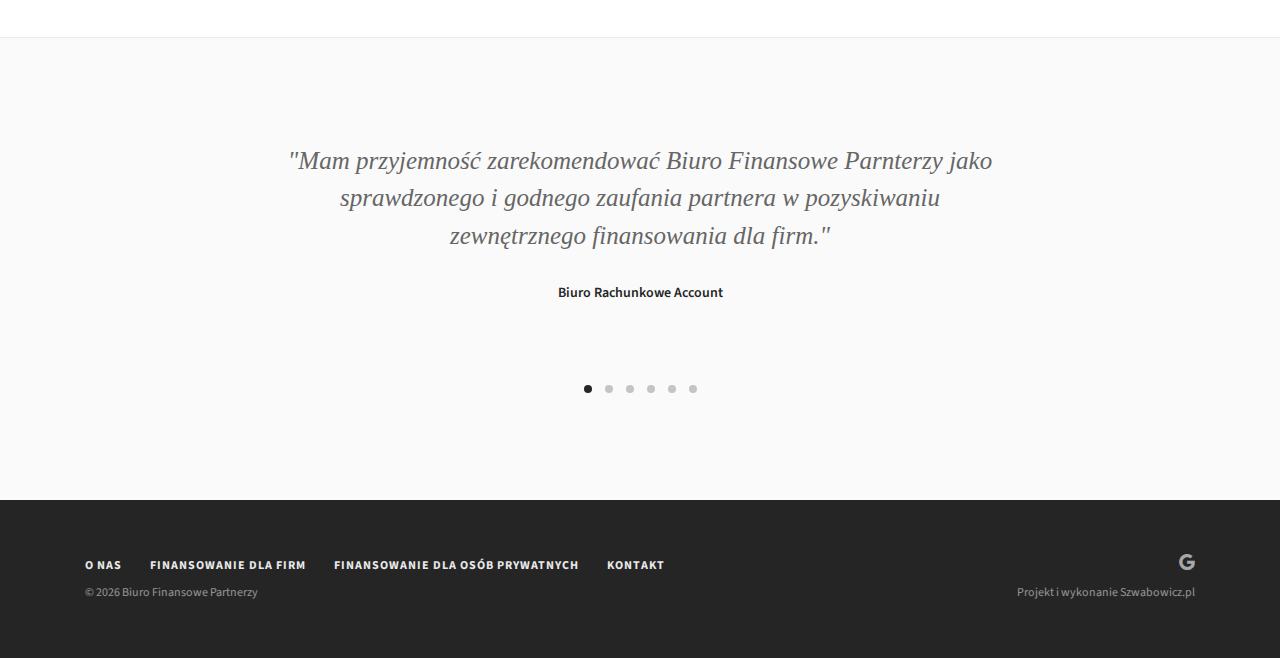
==== commit 9938ca8e: "Update index.html" ====
--- a/index.html
+++ b/index.html
@@ -77,7 +77,7 @@
                     <div class="col-lg-5 col-md-7">
                         <div class="mt--2">
                             <h1> Biuro Finansowe <b>Partnerzy</b></h1>
-                            <p class="lead">Test Specjalizujemy się w pozyskiwaniu finansowania dla małych i średnich
+                            <p class="lead">Test2 Specjalizujemy się w pozyskiwaniu finansowania dla małych i średnich
                                 przedsiębiorstw.</p>
                             <a class="btn btn--primary type--uppercase" href="kontakt.html"> <span class="btn__text">Wyślij
                                     formularz</span> </a> <span class="block type--fine-print">lub&nbsp;<a href="kontakt.html">zadzwoń
